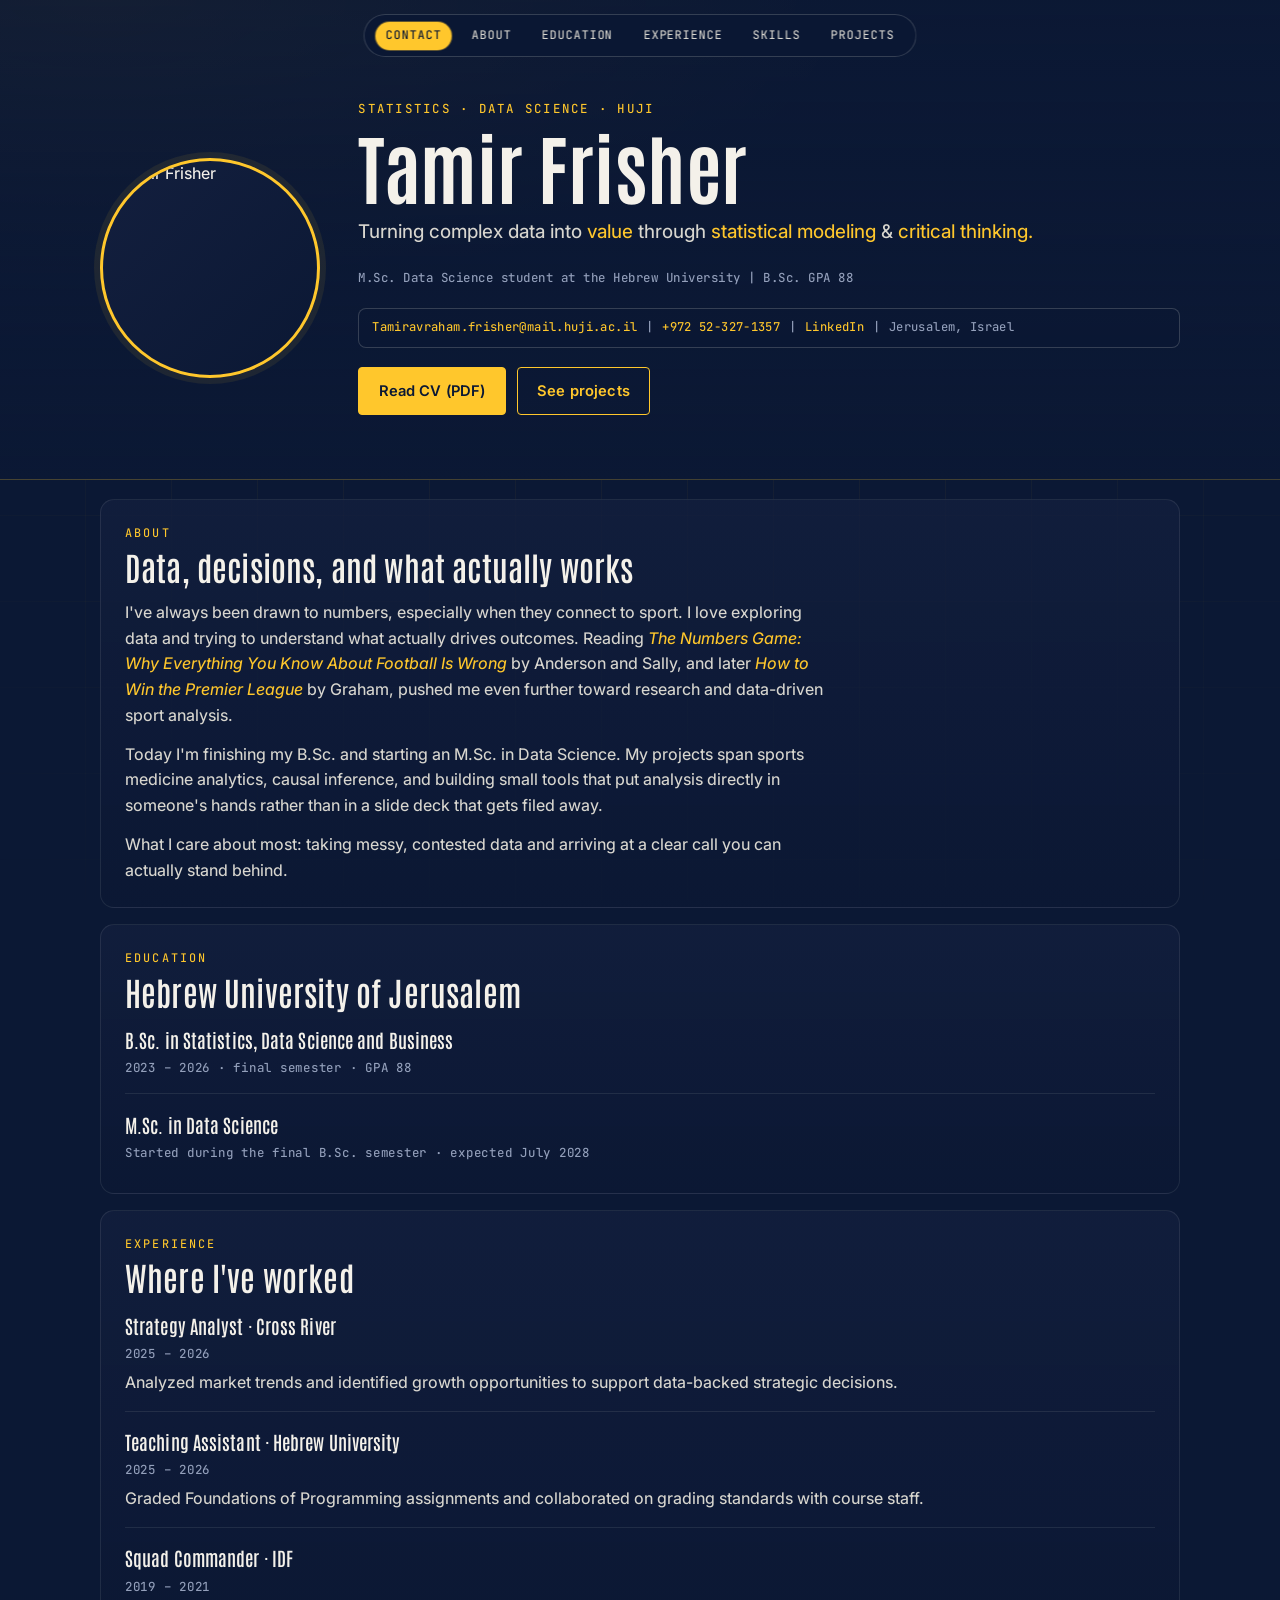
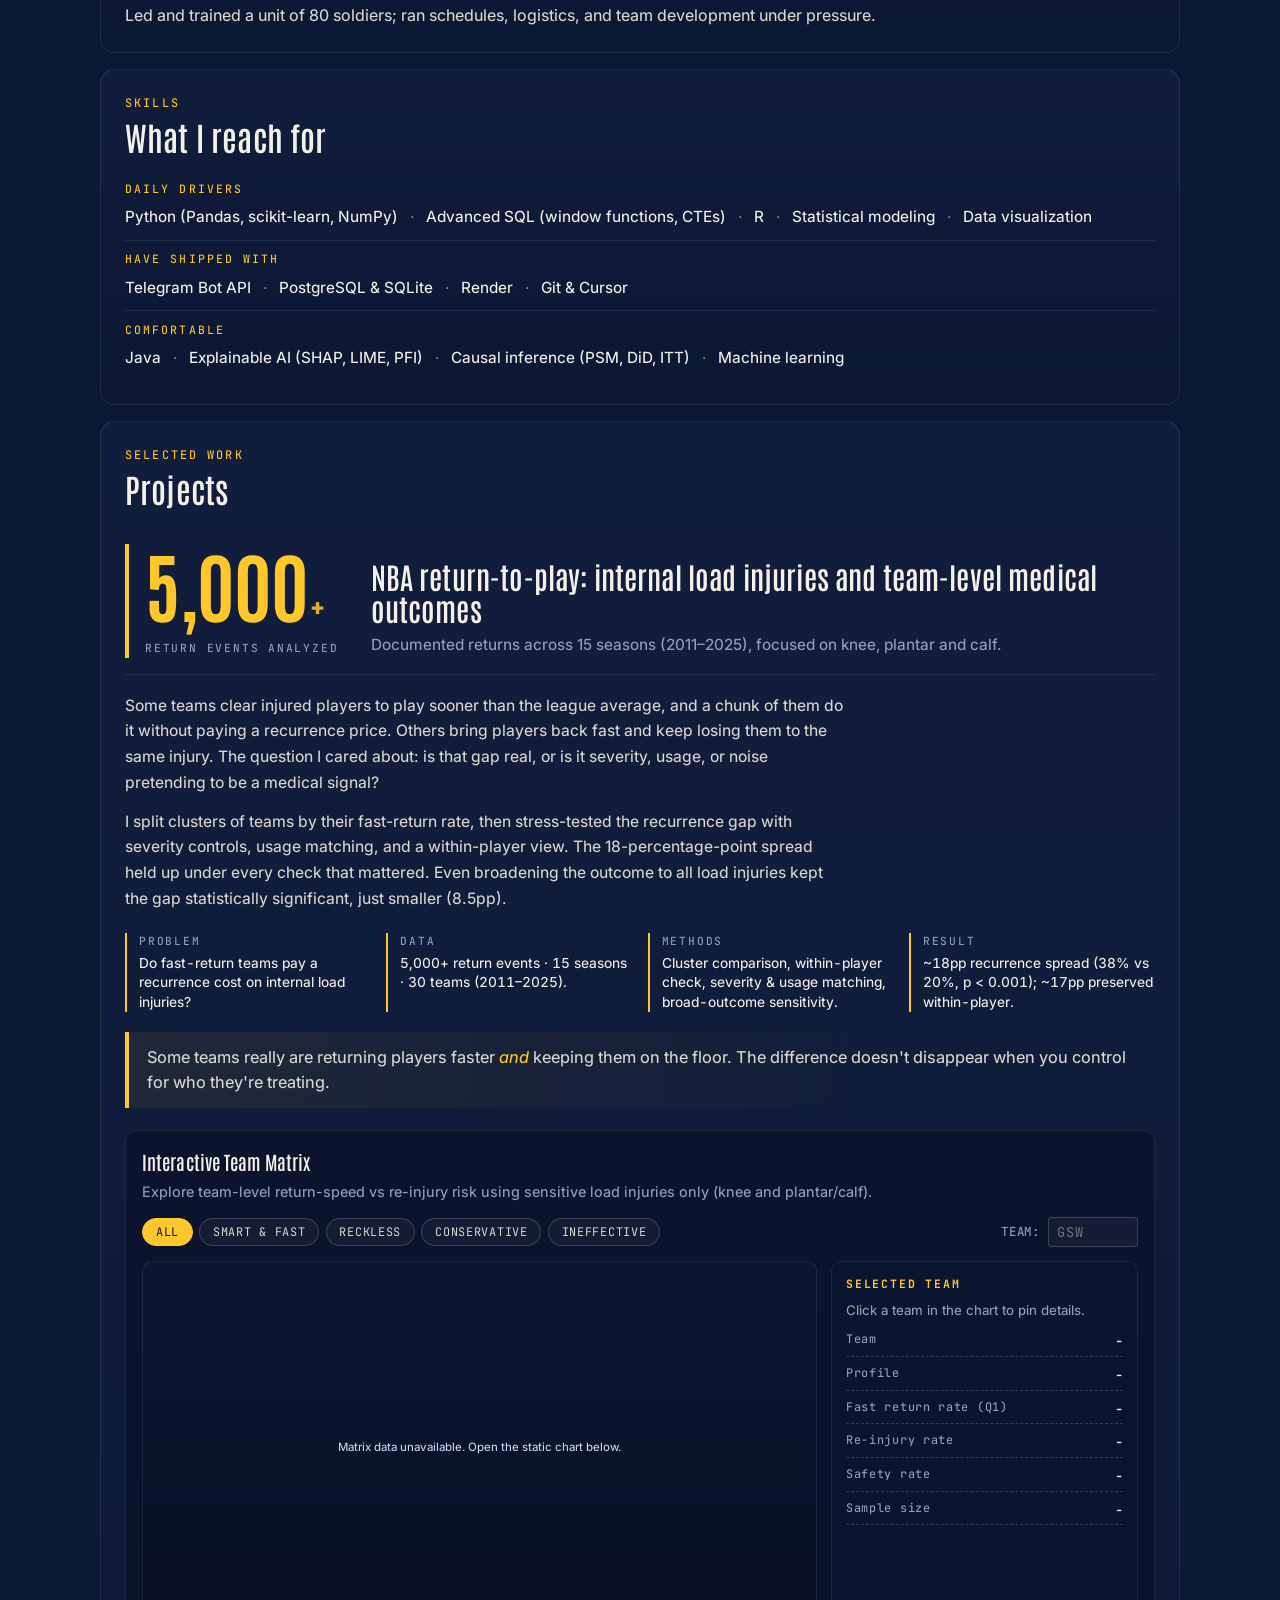
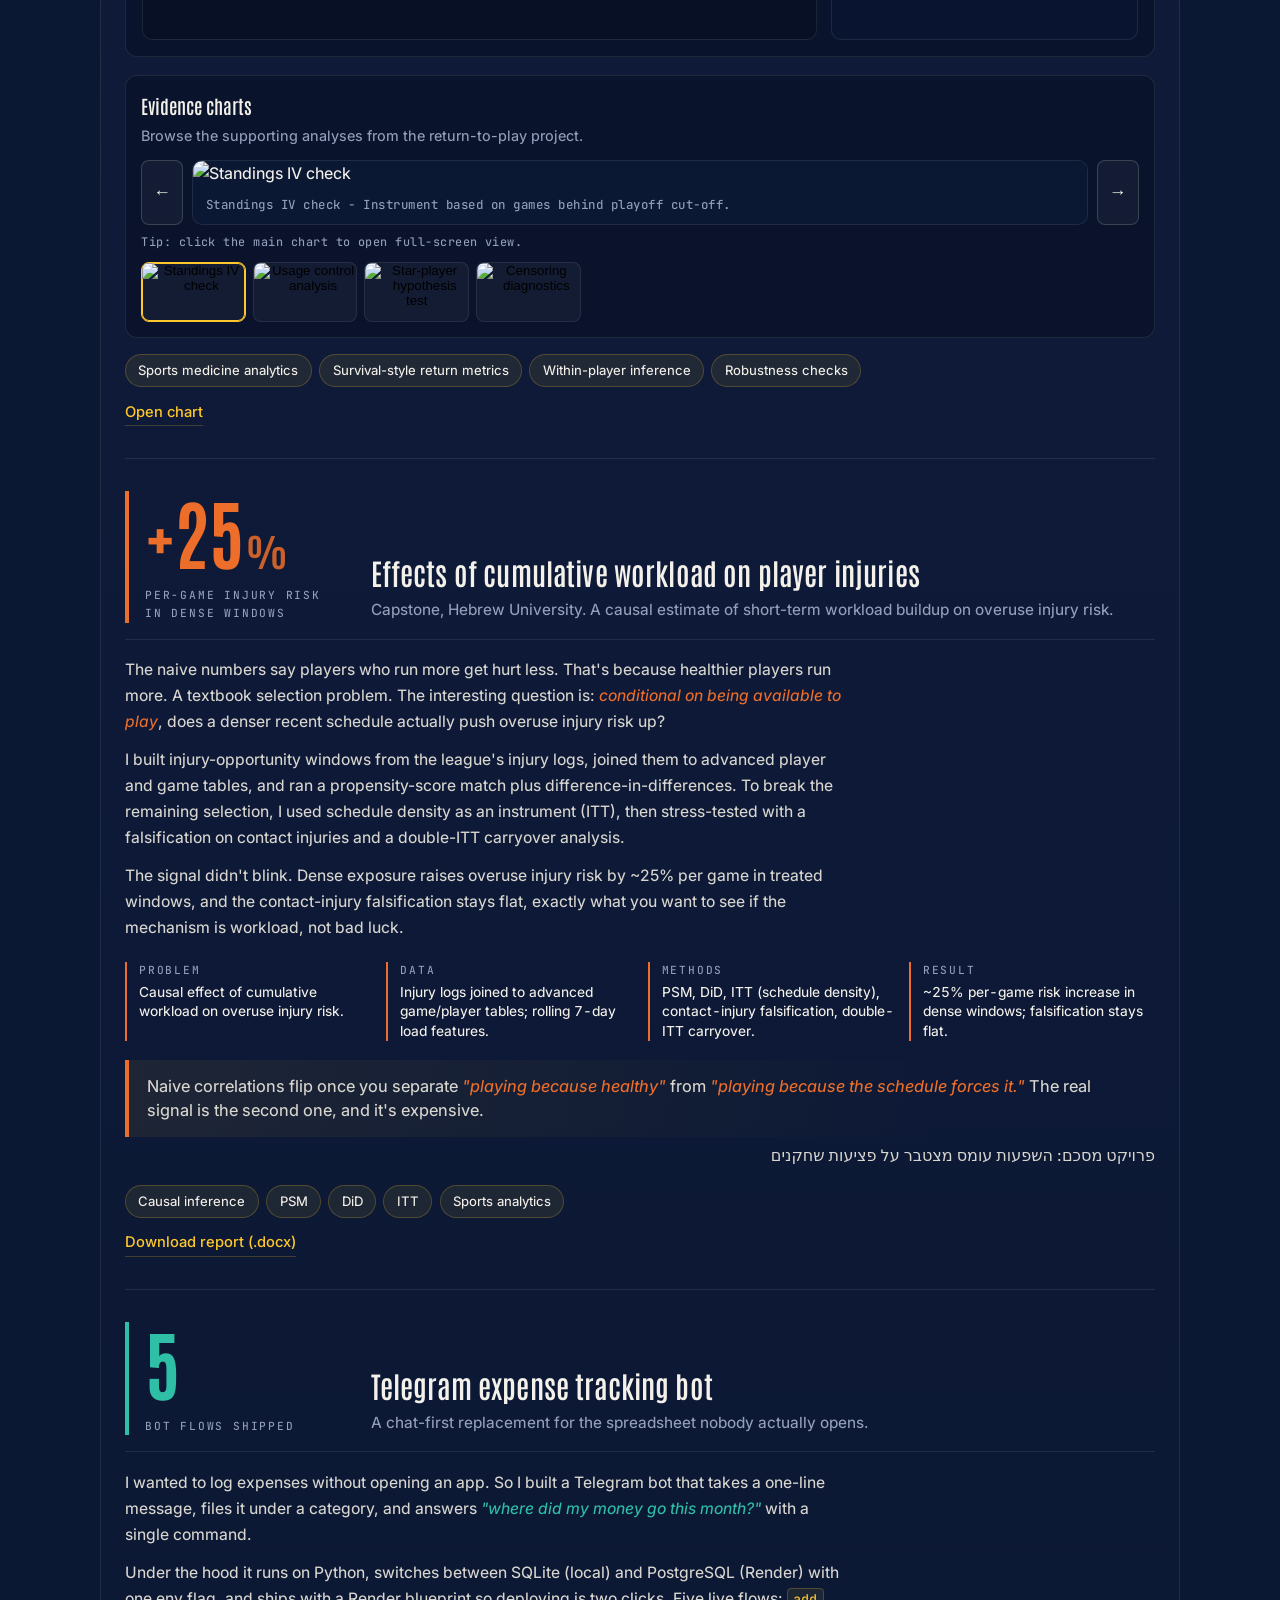
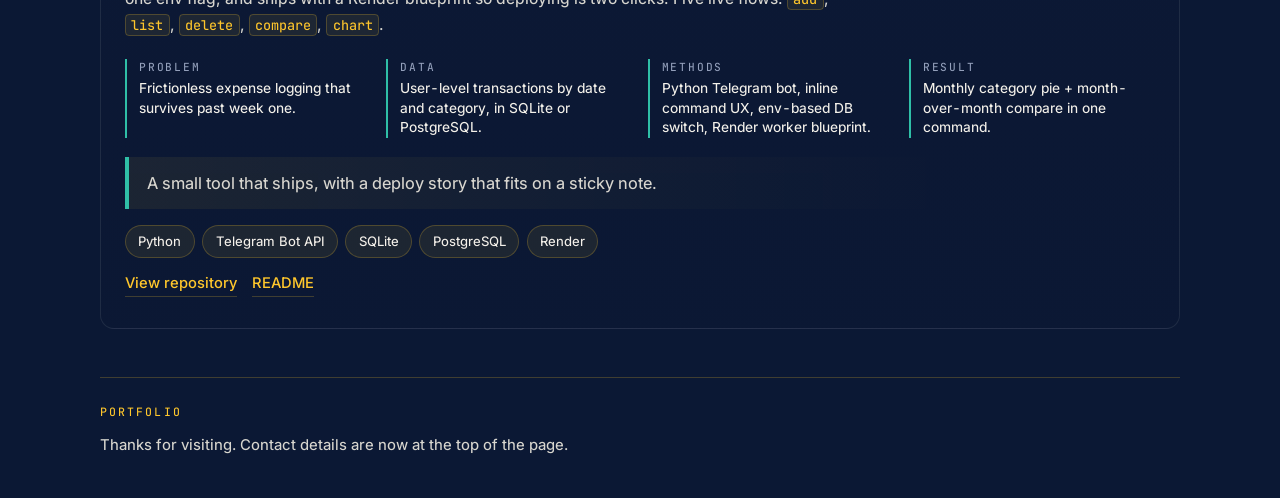
==== index.html @ 9569bbae "Reorder floating nav links and keep Contact shortcut to top. This updates menu order to About, Educa" ====
<!DOCTYPE html>
<html lang="en">
  <head>
    <meta charset="UTF-8" />
    <meta name="viewport" content="width=device-width, initial-scale=1.0" />
    <title>Tamir Frisher | Sports + Data Portfolio</title>
    <meta
      name="description"
      content="Portfolio of Tamir Frisher: NBA analytics, causal inference for sports medicine, and a Telegram expense bot. B.Sc. final-year statistics student at the Hebrew University. Available for internships."
    />
    <meta name="author" content="Tamir Frisher" />
    <meta name="theme-color" content="#0b1834" />
    <meta property="og:type" content="website" />
    <meta property="og:title" content="Tamir Frisher | Sports + Data Portfolio" />
    <meta
      property="og:description"
      content="NBA analytics, causal inference for sports medicine, and a Telegram expense bot. Built at the Hebrew University. Available for internships."
    />
    <meta property="og:image" content="assets/headshot.jpg" />
    <meta name="twitter:card" content="summary_large_image" />
    <meta name="twitter:title" content="Tamir Frisher | Sports + Data Portfolio" />
    <meta
      name="twitter:description"
      content="NBA analytics, causal inference for sports medicine, and a Telegram expense bot."
    />
    <meta name="twitter:image" content="assets/headshot.jpg" />
    <link rel="icon" type="image/svg+xml" href="assets/favicon.svg" />
    <link rel="preconnect" href="https://fonts.googleapis.com" />
    <link rel="preconnect" href="https://fonts.gstatic.com" crossorigin />
    <link
      href="https://fonts.googleapis.com/css2?family=Antonio:wght@500;600;700&family=Inter:wght@400;500;600;700&family=JetBrains+Mono:wght@400;500;600&display=swap"
      rel="stylesheet"
    />
    <link rel="stylesheet" href="styles.css" />
  </head>
  <body>
    <nav class="sticky-nav" aria-label="Section shortcuts">
      <a href="#top">Contact</a>
      <a href="#about">About</a>
      <a href="#education">Education</a>
      <a href="#experience">Experience</a>
      <a href="#skills">Skills</a>
      <a href="#projects">Projects</a>
    </nav>

    <header class="hero" id="top">
      <div class="hero-content">
        <div class="hero-portrait">
          <img
            src="assets/headshot.jpg"
            alt="Tamir Frisher"
            width="220"
            height="220"
            loading="eager"
            decoding="async"
          />
        </div>

        <div class="hero-copy">
          <p class="eyebrow">Statistics · Data Science · HUJI</p>
          <h1>Tamir Frisher</h1>
          <p class="hero-line">
            Turning complex data into <em>value</em> through
            <em>statistical modeling</em> &amp; <em>critical thinking.</em>
          </p>
          <p class="hero-credentials">
            M.Sc. Data Science student at the Hebrew University | B.Sc. GPA 88
          </p>
          <div class="hero-contact" aria-label="Contact details">
            <a href="mailto:Tamiravraham.frisher@mail.huji.ac.il"
              >Tamiravraham.frisher@mail.huji.ac.il</a
            >
            <span aria-hidden="true">|</span>
            <a href="tel:+972523271357">+972 52-327-1357</a>
            <span aria-hidden="true">|</span>
            <a
              href="https://www.linkedin.com/in/tamir-frisher"
              target="_blank"
              rel="noopener noreferrer"
              >LinkedIn</a
            >
            <span aria-hidden="true">|</span>
            <span>Jerusalem, Israel</span>
          </div>

          <div class="hero-ctas">
            <a
              id="cv"
              class="cta"
              href="Tamir_Frisher_CV.pdf"
              target="_blank"
              rel="noopener noreferrer"
              >Read CV (PDF)</a
            >
            <a class="cta cta-ghost" href="#projects">See projects</a>
          </div>

        </div>
      </div>
    </header>

    <main class="container">
      <section id="about" class="card">
        <p class="section-tag">About</p>
        <h2>Data, decisions, and what actually works</h2>
        <div class="about-essay">
          <p>
            I've always been drawn to numbers, especially when they connect to
            sport. I love exploring data and trying to understand what actually
            drives outcomes. Reading <em>The Numbers Game: Why Everything You
            Know About Football Is Wrong</em> by Anderson and Sally, and later
            <em>How to Win the Premier League</em> by Graham, pushed me even
            further toward research and data-driven sport analysis.
          </p>
          <p>
            Today I'm finishing my B.Sc. and starting an M.Sc. in Data
            Science. My projects span sports medicine analytics, causal
            inference, and building small tools that put analysis directly in
            someone's hands rather than in a slide deck that gets filed away.
          </p>
          <p>
            What I care about most: taking messy, contested data and arriving
            at a clear call you can actually stand behind.
          </p>
        </div>

      </section>

      <section id="education" class="card">
        <p class="section-tag">Education</p>
        <h2>Hebrew University of Jerusalem</h2>
        <div class="timeline-item">
          <h3>B.Sc. in Statistics, Data Science and Business</h3>
          <span>2023 – 2026 · final semester · GPA 88</span>
        </div>
        <div class="timeline-item">
          <h3>M.Sc. in Data Science</h3>
          <span
            >Started during the final B.Sc. semester · expected July 2028</span
          >
        </div>
      </section>

      <section id="experience" class="card">
        <p class="section-tag">Experience</p>
        <h2>Where I've worked</h2>
        <div class="timeline-item">
          <h3>Strategy Analyst · Cross River</h3>
          <span>2025 – 2026</span>
          <p>
            Analyzed market trends and identified growth opportunities to
            support data-backed strategic decisions.
          </p>
        </div>
        <div class="timeline-item">
          <h3>Teaching Assistant · Hebrew University</h3>
          <span>2025 – 2026</span>
          <p>
            Graded Foundations of Programming assignments and collaborated on
            grading standards with course staff.
          </p>
        </div>
        <div class="timeline-item">
          <h3>Squad Commander · IDF</h3>
          <span>2019 – 2021</span>
          <p>
            Led and trained a unit of 80 soldiers; ran schedules, logistics,
            and team development under pressure.
          </p>
        </div>
      </section>

      <section id="skills" class="card">
        <p class="section-tag">Skills</p>
        <h2>What I reach for</h2>
        <div class="skill-tier">
          <p class="skill-tier-label">Daily drivers</p>
          <ul class="skill-list">
            <li>Python (Pandas, scikit-learn, NumPy)</li>
            <li>Advanced SQL (window functions, CTEs)</li>
            <li>R</li>
            <li>Statistical modeling</li>
            <li>Data visualization</li>
          </ul>
        </div>
        <div class="skill-tier">
          <p class="skill-tier-label">Have shipped with</p>
          <ul class="skill-list">
            <li>Telegram Bot API</li>
            <li>PostgreSQL &amp; SQLite</li>
            <li>Render</li>
            <li>Git &amp; Cursor</li>
          </ul>
        </div>
        <div class="skill-tier">
          <p class="skill-tier-label">Comfortable</p>
          <ul class="skill-list">
            <li>Java</li>
            <li>Explainable AI (SHAP, LIME, PFI)</li>
            <li>Causal inference (PSM, DiD, ITT)</li>
            <li>Machine learning</li>
          </ul>
        </div>
      </section>

      <section id="projects" class="card">
        <p class="section-tag">Selected work</p>
        <h2>Projects</h2>

        <article class="project-item" data-accent="gold">
          <header class="proj-header">
            <div class="proj-stat-block">
              <p class="proj-stat">5,000<span class="proj-stat-unit">+</span></p>
              <p class="proj-stat-label">Return events analyzed</p>
            </div>
            <div class="proj-title-block">
              <h3 class="proj-title">
                NBA return-to-play: internal load injuries and team-level
                medical outcomes
              </h3>
              <p class="proj-tagline">
                Documented returns across 15 seasons (2011–2025), focused on
                knee, plantar and calf.
              </p>
            </div>
          </header>

          <div class="proj-narrative">
            <p>
              Some teams clear injured players to play sooner than the league
              average, and a chunk of them do it without paying a recurrence
              price. Others bring players back fast and keep losing them to the
              same injury. The question I cared about: is that gap real, or is
              it severity, usage, or noise pretending to be a medical signal?
            </p>
            <p>
              I split clusters of teams by their fast-return rate, then
              stress-tested the recurrence gap with severity controls, usage
              matching, and a within-player view. The 18-percentage-point
              spread held up under every check that mattered. Even broadening
              the outcome to all load injuries kept the gap statistically
              significant, just smaller (8.5pp).
            </p>
          </div>

          <dl class="proj-meta-strip">
            <div>
              <dt>Problem</dt>
              <dd>
                Do fast-return teams pay a recurrence cost on internal load
                injuries?
              </dd>
            </div>
            <div>
              <dt>Data</dt>
              <dd>5,000+ return events · 15 seasons · 30 teams (2011–2025).</dd>
            </div>
            <div>
              <dt>Methods</dt>
              <dd>
                Cluster comparison, within-player check, severity &amp; usage
                matching, broad-outcome sensitivity.
              </dd>
            </div>
            <div>
              <dt>Result</dt>
              <dd>
                ~18pp recurrence spread (38% vs 20%, p &lt; 0.001); ~17pp
                preserved within-player.
              </dd>
            </div>
          </dl>

          <aside class="proj-tldr">
            <p>
              Some teams really are returning players faster <em>and</em>
              keeping them on the floor. The difference doesn't disappear when
              you control for who they're treating.
            </p>
          </aside>

          <section class="interactive-matrix" id="team-matrix-app">
            <div class="matrix-header">
              <h4>Interactive Team Matrix</h4>
              <p>
                Explore team-level return-speed vs re-injury risk using
                sensitive load injuries only (knee and plantar/calf).
              </p>
            </div>

            <div class="matrix-controls">
              <div
                class="matrix-filters"
                role="group"
                aria-label="Filter teams by profile"
              >
                <button class="matrix-filter active" data-profile="ALL">
                  All
                </button>
                <button class="matrix-filter" data-profile="SMART_FAST">
                  Smart &amp; Fast
                </button>
                <button class="matrix-filter" data-profile="RECKLESS">
                  Reckless
                </button>
                <button class="matrix-filter" data-profile="CONSERVATIVE">
                  Conservative
                </button>
                <button class="matrix-filter" data-profile="INEFFECTIVE">
                  Ineffective
                </button>
              </div>
              <label class="matrix-search-label">
                Team:
                <input
                  id="matrixTeamSearch"
                  type="text"
                  maxlength="3"
                  placeholder="GSW"
                  aria-label="Search team abbreviation"
                />
              </label>
            </div>

            <div class="matrix-layout">
              <div class="matrix-canvas-wrap">
                <svg
                  id="teamMatrixSvg"
                  viewBox="0 0 820 460"
                  role="img"
                  aria-label="Interactive NBA team matrix chart"
                ></svg>
                <div
                  id="teamMatrixTooltip"
                  class="matrix-tooltip"
                  aria-hidden="true"
                ></div>
              </div>
              <aside class="matrix-sidepanel" id="matrixSidepanel">
                <h5>Selected team</h5>
                <p class="matrix-side-hint">
                  Click a team in the chart to pin details.
                </p>
                <dl class="matrix-metrics">
                  <div><dt>Team</dt><dd id="matrixTeam">-</dd></div>
                  <div><dt>Profile</dt><dd id="matrixProfile">-</dd></div>
                  <div>
                    <dt>Fast return rate (Q1)</dt>
                    <dd id="matrixFast">-</dd>
                  </div>
                  <div><dt>Re-injury rate</dt><dd id="matrixReinj">-</dd></div>
                  <div><dt>Safety rate</dt><dd id="matrixSafety">-</dd></div>
                  <div><dt>Sample size</dt><dd id="matrixN">-</dd></div>
                </dl>
              </aside>
            </div>
          </section>

          <section class="chart-gallery" id="chart-gallery">
            <div class="gallery-header">
              <h4>Evidence charts</h4>
              <p>
                Browse the supporting analyses from the return-to-play
                project.
              </p>
            </div>
            <div class="gallery-stage">
              <button
                class="gallery-nav"
                id="galleryPrev"
                aria-label="Previous chart"
              >
                &#8592;
              </button>
              <figure class="gallery-figure">
                <img
                  id="galleryImage"
                  src="chart31_iv_standings.png"
                  alt="Standings IV check"
                  loading="lazy"
                  decoding="async"
                />
                <figcaption id="galleryCaption"></figcaption>
              </figure>
              <button
                class="gallery-nav"
                id="galleryNext"
                aria-label="Next chart"
              >
                &#8594;
              </button>
            </div>
            <p class="gallery-help">
              Tip: click the main chart to open full-screen view.
            </p>
            <div
              class="gallery-thumbs"
              id="galleryThumbs"
              aria-label="Chart thumbnails"
            ></div>
          </section>

          <ul class="chips project-tags">
            <li>Sports medicine analytics</li>
            <li>Survival-style return metrics</li>
            <li>Within-player inference</li>
            <li>Robustness checks</li>
          </ul>
          <p class="project-links">
            <a
              id="openChartLink"
              class="project-doc-link"
              href="chart31_iv_standings.png"
              target="_blank"
              rel="noopener noreferrer"
              >Open chart</a
            >
          </p>
        </article>

        <article class="project-item" data-accent="court-orange">
          <header class="proj-header">
            <div class="proj-stat-block">
              <p class="proj-stat">+25<span class="proj-stat-unit">%</span></p>
              <p class="proj-stat-label">
                Per-game injury risk in dense windows
              </p>
            </div>
            <div class="proj-title-block">
              <h3 class="proj-title">
                Effects of cumulative workload on player injuries
              </h3>
              <p class="proj-tagline">
                Capstone, Hebrew University. A causal estimate of short-term
                workload buildup on overuse injury risk.
              </p>
            </div>
          </header>

          <div class="proj-narrative">
            <p>
              The naive numbers say players who run more get hurt less. That's
              because healthier players run more. A textbook selection
              problem. The interesting question is: <em>conditional on being
              available to play</em>, does a denser recent schedule actually
              push overuse injury risk up?
            </p>
            <p>
              I built injury-opportunity windows from the league's injury
              logs, joined them to advanced player and game tables, and ran a
              propensity-score match plus difference-in-differences. To break
              the remaining selection, I used schedule density as an
              instrument (ITT), then stress-tested with a falsification on
              contact injuries and a double-ITT carryover analysis.
            </p>
            <p>
              The signal didn't blink. Dense exposure raises overuse injury
              risk by ~25% per game in treated windows, and the contact-injury
              falsification stays flat, exactly what you want to see if the
              mechanism is workload, not bad luck.
            </p>
          </div>

          <dl class="proj-meta-strip">
            <div>
              <dt>Problem</dt>
              <dd>
                Causal effect of cumulative workload on overuse injury risk.
              </dd>
            </div>
            <div>
              <dt>Data</dt>
              <dd>
                Injury logs joined to advanced game/player tables; rolling
                7-day load features.
              </dd>
            </div>
            <div>
              <dt>Methods</dt>
              <dd>
                PSM, DiD, ITT (schedule density), contact-injury
                falsification, double-ITT carryover.
              </dd>
            </div>
            <div>
              <dt>Result</dt>
              <dd>
                ~25% per-game risk increase in dense windows; falsification
                stays flat.
              </dd>
            </div>
          </dl>

          <aside class="proj-tldr">
            <p>
              Naive correlations flip once you separate <em>"playing because
              healthy"</em> from <em>"playing because the schedule forces
              it."</em> The real signal is the second one, and it's
              expensive.
            </p>
          </aside>

          <p class="project-meta" lang="he" dir="rtl">
            פרויקט מסכם: השפעות עומס מצטבר על פציעות שחקנים
          </p>
          <ul class="chips project-tags">
            <li>Causal inference</li>
            <li>PSM</li>
            <li>DiD</li>
            <li>ITT</li>
            <li>Sports analytics</li>
          </ul>
          <p class="project-links">
            <a
              class="project-doc-link"
              href="project-cumulative-workload-player-injuries.docx"
              target="_blank"
              rel="noopener noreferrer"
              >Download report (.docx)</a
            >
          </p>
        </article>

        <article class="project-item" data-accent="teal">
          <header class="proj-header">
            <div class="proj-stat-block">
              <p class="proj-stat">5</p>
              <p class="proj-stat-label">Bot flows shipped</p>
            </div>
            <div class="proj-title-block">
              <h3 class="proj-title">Telegram expense tracking bot</h3>
              <p class="proj-tagline">
                A chat-first replacement for the spreadsheet nobody actually
                opens.
              </p>
            </div>
          </header>

          <div class="proj-narrative">
            <p>
              I wanted to log expenses without opening an app. So I built a
              Telegram bot that takes a one-line message, files it under a
              category, and answers <em>"where did my money go this
              month?"</em> with a single command.
            </p>
            <p>
              Under the hood it runs on Python, switches between SQLite
              (local) and PostgreSQL (Render) with one env flag, and ships
              with a Render blueprint so deploying is two clicks. Five live
              flows: <code>add</code>, <code>list</code>, <code>delete</code>,
              <code>compare</code>, <code>chart</code>.
            </p>
          </div>

          <dl class="proj-meta-strip">
            <div>
              <dt>Problem</dt>
              <dd>Frictionless expense logging that survives past week one.</dd>
            </div>
            <div>
              <dt>Data</dt>
              <dd>
                User-level transactions by date and category, in SQLite or
                PostgreSQL.
              </dd>
            </div>
            <div>
              <dt>Methods</dt>
              <dd>
                Python Telegram bot, inline command UX, env-based DB switch,
                Render worker blueprint.
              </dd>
            </div>
            <div>
              <dt>Result</dt>
              <dd>
                Monthly category pie + month-over-month compare in one
                command.
              </dd>
            </div>
          </dl>

          <aside class="proj-tldr">
            <p>
              A small tool that ships, with a deploy story that fits on a
              sticky note.
            </p>
          </aside>

          <ul class="chips project-tags">
            <li>Python</li>
            <li>Telegram Bot API</li>
            <li>SQLite</li>
            <li>PostgreSQL</li>
            <li>Render</li>
          </ul>
          <p class="project-links">
            <a
              class="project-doc-link"
              href="https://github.com/tamirfrisher1-gif/telegram-expense-bot"
              target="_blank"
              rel="noopener noreferrer"
              >View repository</a
            >
            <a
              class="project-doc-link"
              href="https://github.com/tamirfrisher1-gif/telegram-expense-bot/blob/main/README_TELEGRAM_BOT.md"
              target="_blank"
              rel="noopener noreferrer"
              >README</a
            >
          </p>
        </article>
      </section>
    </main>

    <div class="gallery-lightbox" id="galleryLightbox" hidden>
      <button
        class="gallery-lightbox-close"
        id="galleryLightboxClose"
        aria-label="Close large image"
      >
        &times;
      </button>
      <button
        class="gallery-lightbox-nav prev"
        id="galleryLightboxPrev"
        aria-label="Previous large chart"
      >
        &#8592;
      </button>
      <figure class="gallery-lightbox-figure">
        <img id="galleryLightboxImage" src="" alt="Expanded chart preview" />
        <figcaption id="galleryLightboxCaption"></figcaption>
      </figure>
      <button
        class="gallery-lightbox-nav next"
        id="galleryLightboxNext"
        aria-label="Next large chart"
      >
        &#8594;
      </button>
    </div>

    <footer id="site-footer">
      <div class="footer-credits">
        <p class="footer-credits-label">Portfolio</p>
        <p>Thanks for visiting. Contact details are now at the top of the page.</p>
      </div>
    </footer>
    <script>
      (() => {
        const app = document.getElementById("team-matrix-app");
        const svg = document.getElementById("teamMatrixSvg");
        const tooltip = document.getElementById("teamMatrixTooltip");
        if (!app || !svg || !tooltip) return;

        const PROFILE_META = {
          SMART_FAST: { label: "Smart & Fast", color: "#31c48d" },
          RECKLESS: { label: "Reckless", color: "#ef4444" },
          CONSERVATIVE: { label: "Conservative", color: "#60a5fa" },
          INEFFECTIVE: { label: "Ineffective", color: "#f59e0b" },
        };

        const TEAM_COLORS = {
          ATL: "#E03A3E", BKN: "#111111", BOS: "#007A33", CHA: "#1D1160",
          CHI: "#CE1141", CLE: "#6F263D", DAL: "#00538C", DEN: "#0E2240",
          DET: "#C8102E", GSW: "#1D428A", HOU: "#CE1141", IND: "#002D62",
          LAC: "#C8102E", LAL: "#552583", MEM: "#5D76A9", MIA: "#98002E",
          MIL: "#00471B", MIN: "#0C2340", NOP: "#0C2340", NYK: "#006BB6",
          ORL: "#0077C0", PHI: "#006BB6", POR: "#E03A3E", SAC: "#5A2D81",
          SAS: "#8A8D8F", TOR: "#CE1141", UTA: "#002B5C", WAS: "#002B5C",
          OKC: "#007AC1", PHX: "#1D1160"
        };

        const panelIds = {
          team: document.getElementById("matrixTeam"),
          profile: document.getElementById("matrixProfile"),
          fast: document.getElementById("matrixFast"),
          reinj: document.getElementById("matrixReinj"),
          safety: document.getElementById("matrixSafety"),
          n: document.getElementById("matrixN"),
        };

        const margin = { top: 26, right: 36, bottom: 56, left: 64 };
        const width = 820;
        const height = 460;
        const plotW = width - margin.left - margin.right;
        const plotH = height - margin.top - margin.bottom;
        let selectedTeam = null;

        const ns = "http://www.w3.org/2000/svg";
        const mk = (name, attrs = {}) => {
          const el = document.createElementNS(ns, name);
          Object.entries(attrs).forEach(([k, v]) => el.setAttribute(k, v));
          return el;
        };

        const escapeHtml = (v) =>
          String(v)
            .replaceAll("&", "&amp;")
            .replaceAll("<", "&lt;")
            .replaceAll(">", "&gt;");

        fetch("team_matrix_data.json")
          .then((res) => {
            if (!res.ok) throw new Error("Failed to load matrix data");
            return res.json();
          })
          .then((data) => render(data))
          .catch(() => {
            svg.innerHTML = "";
            const msg = mk("text", {
              x: "50%",
              y: "50%",
              "text-anchor": "middle",
              fill: "#c8d4f1",
              "font-size": "14",
            });
            msg.textContent = "Matrix data unavailable. Open the static chart below.";
            svg.appendChild(msg);
          });

        function render(data) {
          const teams = data.teams || [];
          if (!teams.length) return;
          svg.innerHTML = "";

          const xVals = teams.map((d) => d.fastRate);
          const yVals = teams.map((d) => d.reinjuryRate);
          const xMin = Math.min(...xVals) - 4;
          const xMax = Math.max(...xVals) + 4;
          const yMin = Math.min(...yVals) - 4;
          const yMax = Math.max(...yVals) + 4;

          const sx = (x) =>
            margin.left + ((x - xMin) / (xMax - xMin || 1)) * plotW;
          const sy = (y) =>
            margin.top + plotH - ((y - yMin) / (yMax - yMin || 1)) * plotH;

          const qX = sx(data.leagueFastRate);
          const qY = sy(data.leagueReinjuryRate);

          const backgrounds = [
            { x: margin.left, y: margin.top, w: qX - margin.left, h: qY - margin.top, fill: "rgba(245,158,11,0.08)" },
            { x: qX, y: margin.top, w: margin.left + plotW - qX, h: qY - margin.top, fill: "rgba(239,68,68,0.08)" },
            { x: margin.left, y: qY, w: qX - margin.left, h: margin.top + plotH - qY, fill: "rgba(96,165,250,0.08)" },
            { x: qX, y: qY, w: margin.left + plotW - qX, h: margin.top + plotH - qY, fill: "rgba(49,196,141,0.08)" },
          ];
          backgrounds.forEach((b) =>
            svg.appendChild(mk("rect", { x: b.x, y: b.y, width: b.w, height: b.h, fill: b.fill }))
          );

          svg.appendChild(
            mk("line", { x1: qX, y1: margin.top, x2: qX, y2: margin.top + plotH, stroke: "#7c8bb1", "stroke-dasharray": "5 5", "stroke-width": "1.2" })
          );
          svg.appendChild(
            mk("line", { x1: margin.left, y1: qY, x2: margin.left + plotW, y2: qY, stroke: "#7c8bb1", "stroke-dasharray": "5 5", "stroke-width": "1.2" })
          );

          const xAxis = mk("line", {
            x1: margin.left,
            y1: margin.top + plotH,
            x2: margin.left + plotW,
            y2: margin.top + plotH,
            stroke: "#9fb2d8",
            "stroke-width": "1",
          });
          const yAxis = mk("line", {
            x1: margin.left,
            y1: margin.top,
            x2: margin.left,
            y2: margin.top + plotH,
            stroke: "#9fb2d8",
            "stroke-width": "1",
          });
          svg.appendChild(xAxis);
          svg.appendChild(yAxis);

          for (let i = 0; i <= 5; i += 1) {
            const tx = xMin + ((xMax - xMin) / 5) * i;
            const x = sx(tx);
            svg.appendChild(mk("line", {
              x1: x, y1: margin.top + plotH, x2: x, y2: margin.top + plotH + 6,
              stroke: "#8ea1c8", "stroke-width": "1",
            }));
            const lbl = mk("text", { x, y: margin.top + plotH + 20, fill: "#adc0e6", "text-anchor": "middle", "font-size": "11" });
            lbl.textContent = `${Math.round(tx)}%`;
            svg.appendChild(lbl);
          }
          for (let i = 0; i <= 5; i += 1) {
            const ty = yMin + ((yMax - yMin) / 5) * i;
            const y = sy(ty);
            svg.appendChild(mk("line", {
              x1: margin.left - 6, y1: y, x2: margin.left, y2: y,
              stroke: "#8ea1c8", "stroke-width": "1",
            }));
            const lbl = mk("text", { x: margin.left - 10, y: y + 4, fill: "#adc0e6", "text-anchor": "end", "font-size": "11" });
            lbl.textContent = `${Math.round(ty)}%`;
            svg.appendChild(lbl);
          }

          const xTitle = mk("text", { x: margin.left + plotW / 2, y: height - 16, fill: "#c8d4f1", "text-anchor": "middle", "font-size": "12" });
          xTitle.textContent = "% Returning in Q1 (fast return)";
          svg.appendChild(xTitle);

          const yTitle = mk("text", { x: 18, y: margin.top + plotH / 2, fill: "#c8d4f1", "text-anchor": "middle", "font-size": "12", transform: `rotate(-90 18 ${margin.top + plotH / 2})` });
          yTitle.textContent = "Re-injury Rate (%)";
          svg.appendChild(yTitle);

          const pointLayer = mk("g", { id: "matrixPoints" });
          svg.appendChild(pointLayer);

          teams.forEach((team) => {
            const x = sx(team.fastRate);
            const y = sy(team.reinjuryRate);
            const meta = PROFILE_META[team.profile] || PROFILE_META.INEFFECTIVE;

            const g = mk("g", {
              class: "matrix-team",
              "data-team": team.team,
              "data-profile": team.profile,
              "data-fast": String(team.fastRate),
              "data-reinjury": String(team.reinjuryRate),
              "data-safety": String(team.safetyRate),
              "data-n": String(team.n),
              transform: `translate(${x} ${y})`,
            });

            const ring = mk("circle", {
              r: "17",
              fill: TEAM_COLORS[team.team] || "#1f2937",
              stroke: meta.color,
              "stroke-width": "2.3",
            });
            g.appendChild(ring);

            const innerLabel = mk("text", {
              "text-anchor": "middle",
              "font-size": "8.5",
              "font-weight": "700",
              fill: "#eef4ff",
              y: "2.5",
            });
            innerLabel.textContent = team.team;
            g.appendChild(innerLabel);

            g.addEventListener("mouseenter", (event) => showTooltip(event, team));
            g.addEventListener("mousemove", (event) => moveTooltip(event));
            g.addEventListener("mouseleave", () => hideTooltip());
            g.addEventListener("click", () => pinTeam(team));
            pointLayer.appendChild(g);
          });

          const filters = Array.from(app.querySelectorAll(".matrix-filter"));
          const search = document.getElementById("matrixTeamSearch");

          const applyFilters = () => {
            const active = filters.find((b) => b.classList.contains("active"))?.dataset.profile || "ALL";
            const query = (search?.value || "").trim().toUpperCase();
            Array.from(pointLayer.querySelectorAll(".matrix-team")).forEach((el) => {
              const p = el.dataset.profile || "";
              const t = el.dataset.team || "";
              const profileMatch = active === "ALL" || p === active;
              const searchMatch = !query || t.includes(query);
              el.classList.toggle("is-hidden", !(profileMatch && searchMatch));
            });
          };

          filters.forEach((btn) => {
            btn.addEventListener("click", () => {
              filters.forEach((b) => b.classList.remove("active"));
              btn.classList.add("active");
              applyFilters();
            });
          });
          search?.addEventListener("input", applyFilters);
          applyFilters();

          const gsw = teams.find((t) => t.team === "GSW");
          if (gsw) pinTeam(gsw);
        }

        function showTooltip(event, team) {
          const meta = PROFILE_META[team.profile] || PROFILE_META.INEFFECTIVE;
          tooltip.innerHTML = `
            <strong>${escapeHtml(team.team)}</strong>
            <span>${escapeHtml(meta.label)}</span>
            <span>Fast return: ${team.fastRate.toFixed(1)}%</span>
            <span>Re-injury: ${team.reinjuryRate.toFixed(1)}%</span>
            <span>Sample: n=${team.n}</span>
          `;
          tooltip.classList.add("visible");
          moveTooltip(event);
        }

        function moveTooltip(event) {
          tooltip.style.left = `${event.clientX + 14}px`;
          tooltip.style.top = `${event.clientY - 14}px`;
        }

        function hideTooltip() {
          tooltip.classList.remove("visible");
        }

        function pinTeam(team) {
          selectedTeam = team.team;
          const meta = PROFILE_META[team.profile] || PROFILE_META.INEFFECTIVE;
          panelIds.team.textContent = team.team;
          panelIds.profile.textContent = meta.label;
          panelIds.fast.textContent = `${team.fastRate.toFixed(2)}%`;
          panelIds.reinj.textContent = `${team.reinjuryRate.toFixed(2)}%`;
          panelIds.safety.textContent = `${team.safetyRate.toFixed(2)}%`;
          panelIds.n.textContent = String(team.n);

          svg.querySelectorAll(".matrix-team").forEach((el) => {
            el.classList.toggle("is-selected", el.dataset.team === selectedTeam);
          });
        }
      })();

      (() => {
        const imageEl = document.getElementById("galleryImage");
        const captionEl = document.getElementById("galleryCaption");
        const prevBtn = document.getElementById("galleryPrev");
        const nextBtn = document.getElementById("galleryNext");
        const thumbsRoot = document.getElementById("galleryThumbs");
        const openChartLink = document.getElementById("openChartLink");
        const lightbox = document.getElementById("galleryLightbox");
        const lightboxImage = document.getElementById("galleryLightboxImage");
        const lightboxCaption = document.getElementById("galleryLightboxCaption");
        const lightboxClose = document.getElementById("galleryLightboxClose");
        const lightboxPrev = document.getElementById("galleryLightboxPrev");
        const lightboxNext = document.getElementById("galleryLightboxNext");
        if (!imageEl || !captionEl || !prevBtn || !nextBtn || !thumbsRoot) return;

        const charts = [
          { file: "chart31_iv_standings.png", title: "Standings IV check", note: "Instrument based on games behind playoff cut-off." },
          { file: "chart35_usage_filter.png", title: "Usage control analysis", note: "Gap persistence after filtering by player usage level." },
          { file: "chart36_star_hypothesis.png", title: "Star-player hypothesis test", note: "Checks whether star concentration explains the gap." },
          { file: "chart37_censoring_check.png", title: "Censoring diagnostics", note: "Exposure-window and censoring robustness tests." }
        ];

        let current = 0;

        const render = () => {
          const item = charts[current];
          imageEl.src = `${item.file}?v=1`;
          imageEl.alt = item.title;
          captionEl.textContent = `${item.title} - ${item.note}`;
          if (openChartLink) {
            openChartLink.href = item.file;
          }
          if (lightbox && !lightbox.hidden && lightboxImage && lightboxCaption) {
            lightboxImage.src = item.file;
            lightboxImage.alt = item.title;
            lightboxCaption.textContent = `${item.title} - ${item.note}`;
          }
          thumbsRoot.querySelectorAll("button").forEach((btn, idx) => {
            btn.classList.toggle("active", idx === current);
          });
        };

        charts.forEach((item, idx) => {
          const btn = document.createElement("button");
          btn.type = "button";
          btn.className = "gallery-thumb";
          btn.setAttribute("aria-label", item.title);
          btn.innerHTML = `<img src="${item.file}" alt="${item.title}" loading="lazy" decoding="async" />`;
          btn.addEventListener("click", () => {
            current = idx;
            render();
            openLightbox();
          });
          thumbsRoot.appendChild(btn);
        });

        prevBtn.addEventListener("click", () => {
          current = (current - 1 + charts.length) % charts.length;
          render();
        });
        nextBtn.addEventListener("click", () => {
          current = (current + 1) % charts.length;
          render();
        });

        const openLightbox = () => {
          if (!lightbox || !lightboxImage || !lightboxCaption) return;
          const item = charts[current];
          lightboxImage.src = item.file;
          lightboxImage.alt = item.title;
          lightboxCaption.textContent = `${item.title} - ${item.note}`;
          lightbox.hidden = false;
          document.body.style.overflow = "hidden";
        };

        const closeLightbox = () => {
          if (!lightbox) return;
          lightbox.hidden = true;
          document.body.style.overflow = "";
        };

        imageEl.addEventListener("click", openLightbox);
        lightboxClose?.addEventListener("click", closeLightbox);
        lightboxPrev?.addEventListener("click", () => {
          current = (current - 1 + charts.length) % charts.length;
          render();
        });
        lightboxNext?.addEventListener("click", () => {
          current = (current + 1) % charts.length;
          render();
        });
        lightbox?.addEventListener("click", (event) => {
          if (event.target === lightbox) closeLightbox();
        });
        document.addEventListener("keydown", (event) => {
          if (!lightbox || lightbox.hidden) return;
          if (event.key === "Escape") closeLightbox();
          if (event.key === "ArrowLeft") {
            current = (current - 1 + charts.length) % charts.length;
            render();
          }
          if (event.key === "ArrowRight") {
            current = (current + 1) % charts.length;
            render();
          }
        });

        render();
      })();

      (() => {
        const navLinks = [...document.querySelectorAll(".sticky-nav a[href^='#']")];
        if (!navLinks.length) return;

        const sections = navLinks
          .map((link) => document.querySelector(link.getAttribute("href")))
          .filter(Boolean);
        if (!sections.length) return;

        const setActive = (id) => {
          navLinks.forEach((link) => {
            const isActive = link.getAttribute("href") === `#${id}`;
            link.classList.toggle("active", isActive);
            if (isActive) {
              link.setAttribute("aria-current", "true");
            } else {
              link.removeAttribute("aria-current");
            }
          });
        };

        const observer = new IntersectionObserver(
          (entries) => {
            const visible = entries
              .filter((entry) => entry.isIntersecting)
              .sort((a, b) => b.intersectionRatio - a.intersectionRatio)[0];
            if (visible?.target?.id) setActive(visible.target.id);
          },
          {
            rootMargin: "-30% 0px -55% 0px",
            threshold: [0.15, 0.35, 0.55],
          }
        );

        sections.forEach((section) => observer.observe(section));

        navLinks.forEach((link) => {
          link.addEventListener("click", () => {
            const id = link.getAttribute("href").slice(1);
            setActive(id);
          });
        });

        setActive(sections[0].id);
      })();
    </script>
  </body>
</html>
---- styles.css ----
/* =====================================================================
   Tamir Frisher - Sports + Data brand
   Palette: deep navy + broadcast gold + ivory
   Typography: Antonio (display) · Inter (body) · JetBrains Mono (stats)
   ===================================================================== */

:root {
  --ink: #0b1834;
  --ink-soft: #131f3e;
  --ink-line: rgba(244, 241, 234, 0.09);
  --ink-line-strong: rgba(244, 241, 234, 0.18);

  --ivory: #f4f1ea;
  --ivory-soft: #d8d6cf;
  --ivory-mute: #94a0bb;

  --gold: #ffc72c;
  --gold-soft: #ffd75a;
  --gold-line: rgba(255, 199, 44, 0.22);
  --gold-wash: rgba(255, 199, 44, 0.06);
  --court-orange: #ed6e2a;
  --teal: #2fbfa7;

  --space-1: 0.6rem;
  --space-2: 1rem;
  --space-3: 1.5rem;
  --space-4: 2.2rem;

  --radius-card: 14px;
  --radius-pill: 999px;
}

* {
  box-sizing: border-box;
  margin: 0;
  padding: 0;
}

html {
  scroll-behavior: smooth;
}

body {
  font-family: "Inter", system-ui, sans-serif;
  font-weight: 450;
  background: var(--ink);
  color: var(--ivory);
  line-height: 1.6;
  text-rendering: optimizeLegibility;
  -webkit-font-smoothing: antialiased;
  position: relative;
  min-height: 100vh;
}

/* Quiet court-grid backdrop. Replaces the old radial glow. */
body::before {
  content: "";
  position: fixed;
  inset: 0;
  pointer-events: none;
  z-index: -1;
  background-image:
    linear-gradient(rgba(255, 199, 44, 0.045) 1px, transparent 1px),
    linear-gradient(90deg, rgba(255, 199, 44, 0.045) 1px, transparent 1px);
  background-size: 86px 86px;
  background-position: -1px -1px;
  -webkit-mask-image: radial-gradient(
    ellipse at top,
    black 0%,
    black 55%,
    transparent 100%
  );
  mask-image: radial-gradient(
    ellipse at top,
    black 0%,
    black 55%,
    transparent 100%
  );
}

/* Tabular numerals wherever data lives. */
.scoreboard,
.proj-stat,
.proj-meta-strip dd,
.matrix-metrics dd,
time {
  font-variant-numeric: tabular-nums;
}

/* =====================================================================
   Hero
   ===================================================================== */

.hero {
  padding: 1.6rem 1.5rem 2.6rem;
  border-bottom: 1px solid var(--gold-line);
  background:
    linear-gradient(
      180deg,
      rgba(11, 24, 52, 0.55) 0%,
      rgba(11, 24, 52, 1) 100%
    ),
    radial-gradient(
      ellipse at 8% 0%,
      rgba(255, 199, 44, 0.08),
      transparent 45%
    ),
    var(--ink);
}

.hero-content {
  max-width: 1080px;
  margin: 4.6rem auto 0;
  display: grid;
  grid-template-columns: 220px 1fr;
  gap: 2.4rem;
  align-items: center;
}

.hero-portrait {
  width: 220px;
  height: 220px;
  border-radius: 50%;
  overflow: hidden;
  border: 3px solid var(--gold);
  box-shadow: 0 0 0 6px rgba(255, 199, 44, 0.08);
  background: linear-gradient(135deg, var(--ink-soft), var(--ink));
}

.hero-portrait img {
  width: 100%;
  height: 100%;
  display: block;
  object-fit: cover;
  object-position: center 20%;
}

.eyebrow {
  font-family: "JetBrains Mono", ui-monospace, monospace;
  font-size: 0.78rem;
  letter-spacing: 0.18em;
  text-transform: uppercase;
  color: var(--gold);
  margin-bottom: 0.6rem;
}

h1 {
  font-family: "Antonio", "Inter", sans-serif;
  font-weight: 700;
  font-size: clamp(2.6rem, 7vw, 4.8rem);
  line-height: 0.95;
  letter-spacing: 0.005em;
  margin-bottom: 1rem;
  color: var(--ivory);
}

.hero-line {
  font-size: clamp(1.02rem, 1.8vw, 1.18rem);
  line-height: 1.5;
  color: var(--ivory-soft);
  max-width: 60ch;
  margin-bottom: 1.4rem;
}

.hero-line em {
  color: var(--gold);
  font-style: normal;
}

.hero-credentials {
  font-family: "JetBrains Mono", ui-monospace, monospace;
  font-size: 0.78rem;
  letter-spacing: 0.04em;
  color: var(--ivory-mute);
  margin-bottom: 1.2rem;
}

.hero-contact {
  display: flex;
  flex-wrap: wrap;
  gap: 0.35rem 0.55rem;
  align-items: center;
  margin-bottom: 1.2rem;
  padding: 0.6rem 0.8rem;
  border: 1px solid var(--ink-line-strong);
  border-radius: 8px;
  background: rgba(11, 24, 52, 0.55);
  font-family: "JetBrains Mono", ui-monospace, monospace;
  font-size: 0.76rem;
  letter-spacing: 0.03em;
  color: var(--ivory-mute);
}

.hero-contact a {
  color: var(--gold);
  text-decoration: none;
  border-bottom: none;
}

.hero-ctas {
  display: flex;
  flex-wrap: wrap;
  gap: 0.7rem;
  margin-bottom: 1.4rem;
}

.cta {
  display: inline-flex;
  align-items: center;
  gap: 0.4rem;
  background: var(--gold);
  color: var(--ink);
  font-family: "Inter", sans-serif;
  font-weight: 600;
  font-size: 0.92rem;
  letter-spacing: 0.01em;
  text-decoration: none;
  padding: 0.7rem 1.2rem;
  border-radius: 4px;
  border: 1px solid var(--gold);
  transition: background 0.18s ease, transform 0.15s ease;
}

.cta:hover {
  background: var(--gold-soft);
}

.cta:active {
  transform: translateY(1px);
}

.cta-ghost {
  background: transparent;
  color: var(--gold);
}

.cta-ghost:hover {
  background: var(--gold-wash);
}

.scoreboard {
  list-style: none;
  display: flex;
  flex-wrap: wrap;
  margin-bottom: 0.95rem;
  padding: 0.65rem 0.95rem;
  border: 1px solid var(--gold-line);
  border-radius: 6px;
  background: rgba(11, 24, 52, 0.55);
  font-family: "JetBrains Mono", ui-monospace, monospace;
  font-size: 0.78rem;
  letter-spacing: 0.04em;
}

.scoreboard li {
  display: flex;
  align-items: baseline;
  gap: 0.45rem;
  padding: 0 1rem;
  border-right: 1px solid rgba(255, 199, 44, 0.18);
  color: var(--ivory-mute);
}

.scoreboard li:first-child {
  padding-left: 0;
}

.scoreboard li:last-child {
  border-right: none;
}

.scoreboard strong {
  color: var(--gold);
  font-weight: 600;
}

.hero-note {
  color: var(--ivory-mute);
  font-family: "JetBrains Mono", ui-monospace, monospace;
  font-size: 0.78rem;
  letter-spacing: 0.04em;
}

/* =====================================================================
   Layout
   ===================================================================== */

.container {
  width: min(1080px, 92%);
  margin: 0 auto 3rem;
  padding-top: 1.2rem;
  display: grid;
  gap: var(--space-2);
}

.sticky-nav {
  position: fixed;
  top: 0.9rem;
  left: 50%;
  transform: translateX(-50%);
  z-index: 30;
  display: flex;
  flex-wrap: wrap;
  justify-content: center;
  gap: 0.45rem 0.65rem;
  padding: 0.4rem 0.7rem;
  border-radius: var(--radius-pill);
  background: rgba(11, 24, 52, 0.94);
  border: 1px solid var(--ink-line-strong);
  backdrop-filter: blur(8px);
}

.sticky-nav a {
  color: var(--ivory-soft);
  text-decoration: none;
  font-family: "JetBrains Mono", ui-monospace, monospace;
  font-size: 0.74rem;
  letter-spacing: 0.08em;
  text-transform: uppercase;
  padding: 0.28rem 0.62rem;
  border-radius: var(--radius-pill);
  transition: color 0.18s ease, background 0.18s ease;
}

.sticky-nav a:hover {
  color: var(--gold);
  background: var(--gold-wash);
}

.sticky-nav a.active {
  color: var(--ink);
  background: var(--gold);
  box-shadow: 0 0 0 1px rgba(255, 199, 44, 0.35);
}

.card {
  position: relative;
  background: linear-gradient(
    180deg,
    rgba(19, 31, 62, 0.78) 0%,
    rgba(11, 24, 52, 0.82) 100%
  );
  border: 1px solid var(--ink-line);
  border-radius: var(--radius-card);
  padding: var(--space-3);
  overflow: hidden;
}

.card::before {
  content: "";
  position: absolute;
  left: 0;
  top: 18%;
  bottom: 18%;
  width: 3px;
  background: var(--gold);
  border-radius: 0 4px 4px 0;
  transform: scaleY(0);
  transform-origin: top;
  transition: transform 0.32s cubic-bezier(0.2, 0.8, 0.2, 1);
}

.card:hover::before,
.card:focus-within::before {
  transform: scaleY(1);
}

.section-tag {
  font-family: "JetBrains Mono", ui-monospace, monospace;
  font-size: 0.74rem;
  letter-spacing: 0.18em;
  text-transform: uppercase;
  color: var(--gold);
  margin-bottom: 0.4rem;
}

h2 {
  font-family: "Antonio", "Inter", sans-serif;
  font-weight: 600;
  font-size: clamp(1.5rem, 2.6vw, 2.05rem);
  line-height: 1.05;
  letter-spacing: 0.005em;
  color: var(--ivory);
  margin-bottom: 1rem;
}

p {
  color: var(--ivory-soft);
}

a {
  color: var(--gold);
}

/* About */

.about-essay {
  display: grid;
  gap: 0.85rem;
  max-width: 70ch;
  font-size: 1rem;
}

.about-essay em {
  color: var(--gold);
  font-style: italic;
}

/* Timeline (Education + Experience) */

.timeline-item + .timeline-item {
  margin-top: 0.95rem;
  padding-top: 0.95rem;
  border-top: 1px solid var(--ink-line);
}

.timeline-item h3 {
  font-family: "Antonio", "Inter", sans-serif;
  font-weight: 600;
  font-size: 1.18rem;
  letter-spacing: 0.005em;
  margin-bottom: 0.18rem;
  color: var(--ivory);
}

.timeline-item span {
  display: block;
  color: var(--ivory-mute);
  font-family: "JetBrains Mono", ui-monospace, monospace;
  font-size: 0.78rem;
  letter-spacing: 0.06em;
  margin-bottom: 0.4rem;
}

/* Skills tiered */

.skill-tier {
  padding: 0.6rem 0;
}

.skill-tier + .skill-tier {
  border-top: 1px solid var(--ink-line);
}

.skill-tier-label {
  font-family: "JetBrains Mono", ui-monospace, monospace;
  font-size: 0.72rem;
  text-transform: uppercase;
  letter-spacing: 0.18em;
  color: var(--gold);
  margin-bottom: 0.45rem;
}

.skill-list {
  list-style: none;
  display: flex;
  flex-wrap: wrap;
  gap: 0.4rem 0.75rem;
  font-size: 0.96rem;
  color: var(--ivory);
}

.skill-list li {
  position: relative;
}

.skill-list li:not(:last-child)::after {
  content: "·";
  margin-left: 0.75rem;
  color: var(--gold);
  opacity: 0.6;
}

/* =====================================================================
   Projects - magazine layout
   ===================================================================== */

.project-item {
  --accent: var(--gold);
  position: relative;
  padding: 1.4rem 0 0.4rem;
}

.project-item[data-accent="court-orange"] {
  --accent: var(--court-orange);
}

.project-item[data-accent="teal"] {
  --accent: var(--teal);
}

.project-item + .project-item {
  margin-top: 1.6rem;
  padding-top: 2rem;
  border-top: 1px solid var(--ink-line);
}

.proj-header {
  display: grid;
  grid-template-columns: minmax(0, 220px) minmax(0, 1fr);
  gap: 1.6rem;
  align-items: end;
  border-bottom: 1px solid var(--ink-line);
  padding-bottom: 1rem;
  margin-bottom: 1.1rem;
}

.proj-stat-block {
  border-left: 4px solid var(--accent);
  padding-left: 1rem;
}

.proj-stat {
  font-family: "Antonio", "Inter", sans-serif;
  font-weight: 700;
  font-size: clamp(3.4rem, 6vw, 5.4rem);
  line-height: 1.02;
  letter-spacing: -0.012em;
  color: var(--accent);
  padding-bottom: 0.08em;
}

.proj-stat-unit {
  font-size: 0.5em;
  margin-left: 0.04em;
  letter-spacing: 0;
  opacity: 0.85;
}

.proj-stat-label {
  margin-top: 0.7rem;
  font-family: "JetBrains Mono", ui-monospace, monospace;
  font-size: 0.7rem;
  text-transform: uppercase;
  letter-spacing: 0.16em;
  color: var(--ivory-mute);
}

.proj-title {
  font-family: "Antonio", "Inter", sans-serif;
  font-weight: 600;
  font-size: clamp(1.4rem, 2.4vw, 1.85rem);
  line-height: 1.08;
  letter-spacing: 0.005em;
  color: var(--ivory);
  margin-bottom: 0.55rem;
}

.proj-tagline {
  font-size: 0.96rem;
  color: var(--ivory-mute);
}

.proj-narrative {
  display: grid;
  gap: 0.78rem;
  max-width: 72ch;
  font-size: 0.98rem;
  line-height: 1.65;
}

.proj-narrative em {
  color: var(--accent);
  font-style: italic;
}

.proj-narrative code {
  font-family: "JetBrains Mono", ui-monospace, monospace;
  font-size: 0.86em;
  background: rgba(255, 199, 44, 0.08);
  border: 1px solid var(--gold-line);
  border-radius: 4px;
  padding: 0.05em 0.4em;
  color: var(--gold);
}

.proj-meta-strip {
  display: grid;
  grid-template-columns: repeat(4, minmax(0, 1fr));
  gap: 0.95rem;
  margin: 1.3rem 0 0.6rem;
}

.proj-meta-strip > div {
  border-left: 2px solid var(--accent);
  padding-left: 0.75rem;
}

.proj-meta-strip dt {
  font-family: "JetBrains Mono", ui-monospace, monospace;
  font-size: 0.7rem;
  text-transform: uppercase;
  letter-spacing: 0.16em;
  color: var(--ivory-mute);
  margin-bottom: 0.18rem;
}

.proj-meta-strip dd {
  font-size: 0.86rem;
  line-height: 1.42;
  color: var(--ivory);
  margin: 0;
}

.proj-tldr {
  margin: 1.2rem 0 0.4rem;
  padding: 0.85rem 1.1rem;
  border-left: 4px solid var(--accent);
  background: linear-gradient(
    90deg,
    rgba(255, 199, 44, 0.07) 0%,
    transparent 80%
  );
  border-radius: 0 8px 8px 0;
  font-size: 1.02rem;
  line-height: 1.5;
}

.proj-tldr p em {
  color: var(--accent);
  font-style: italic;
}

/* Tags + links */

.chips {
  list-style: none;
  display: flex;
  flex-wrap: wrap;
  gap: 0.45rem;
}

.chips li {
  background: rgba(255, 199, 44, 0.08);
  border: 1px solid var(--gold-line);
  border-radius: var(--radius-pill);
  padding: 0.32rem 0.78rem;
  font-size: 0.82rem;
  color: var(--ivory);
}

.project-tags {
  margin: 1rem 0 0.85rem;
}

.project-links {
  display: flex;
  flex-wrap: wrap;
  gap: 0.95rem;
  margin-top: 0.4rem;
  font-size: 0.92rem;
}

.project-doc-link {
  color: var(--gold);
  font-weight: 500;
  text-decoration: none;
  border-bottom: 1px solid var(--gold-line);
  padding-bottom: 1px;
  transition: border-color 0.2s ease;
}

.project-doc-link:hover {
  border-bottom-color: var(--gold);
}

/* =====================================================================
   Interactive matrix (preserved, repainted in brand)
   ===================================================================== */

.interactive-matrix {
  margin-top: 1.4rem;
  background: rgba(8, 16, 36, 0.55);
  border: 1px solid var(--ink-line);
  border-radius: 12px;
  padding: 1rem;
}

.matrix-header h4 {
  font-family: "Antonio", sans-serif;
  font-weight: 600;
  font-size: 1.18rem;
  letter-spacing: 0.005em;
  color: var(--ivory);
  margin-bottom: 0.2rem;
}

.matrix-header p {
  color: var(--ivory-mute);
  font-size: 0.9rem;
}

.matrix-controls {
  margin-top: 0.85rem;
  display: flex;
  flex-wrap: wrap;
  justify-content: space-between;
  align-items: center;
  gap: 0.6rem;
}

.matrix-filters {
  display: flex;
  flex-wrap: wrap;
  gap: 0.4rem;
}

.matrix-filter {
  background: rgba(244, 241, 234, 0.04);
  border: 1px solid var(--ink-line-strong);
  color: var(--ivory-soft);
  border-radius: var(--radius-pill);
  padding: 0.3rem 0.8rem;
  cursor: pointer;
  font-family: "JetBrains Mono", ui-monospace, monospace;
  font-size: 0.74rem;
  letter-spacing: 0.06em;
  text-transform: uppercase;
  transition: color 0.15s ease, background 0.15s ease, border-color 0.15s ease;
}

.matrix-filter:hover {
  color: var(--gold);
  border-color: var(--gold-line);
}

.matrix-filter.active {
  background: var(--gold);
  border-color: var(--gold);
  color: var(--ink);
}

.matrix-search-label {
  display: flex;
  align-items: center;
  gap: 0.5rem;
  color: var(--ivory-mute);
  font-family: "JetBrains Mono", ui-monospace, monospace;
  font-size: 0.78rem;
  letter-spacing: 0.06em;
  text-transform: uppercase;
}

.matrix-search-label input {
  width: 90px;
  border-radius: 4px;
  border: 1px solid var(--ink-line-strong);
  background: rgba(244, 241, 234, 0.04);
  color: var(--ivory);
  padding: 0.32rem 0.5rem;
  text-transform: uppercase;
  font-family: "JetBrains Mono", ui-monospace, monospace;
  font-size: 0.85rem;
  letter-spacing: 0.06em;
}

.matrix-search-label input:focus {
  outline: 1px solid var(--gold);
  border-color: var(--gold);
}

.matrix-layout {
  margin-top: 0.85rem;
  display: grid;
  grid-template-columns: 2.2fr 1fr;
  gap: 0.9rem;
}

.matrix-canvas-wrap {
  position: relative;
  border-radius: 10px;
  border: 1px solid var(--ink-line);
  background: linear-gradient(
    180deg,
    rgba(11, 24, 52, 0.85),
    rgba(8, 16, 36, 0.92)
  );
  overflow: hidden;
}

#teamMatrixSvg {
  display: block;
  width: 100%;
  height: auto;
}

.matrix-team {
  cursor: pointer;
  transition: opacity 0.2s ease;
}

.matrix-team.is-hidden {
  opacity: 0.08;
}

.matrix-team.is-selected circle {
  stroke: var(--gold);
  stroke-width: 3;
}

.matrix-tooltip {
  position: fixed;
  z-index: 30;
  min-width: 160px;
  display: none;
  flex-direction: column;
  gap: 0.16rem;
  border-radius: 8px;
  padding: 0.55rem 0.7rem;
  font-size: 0.8rem;
  color: var(--ivory);
  background: rgba(11, 24, 52, 0.97);
  border: 1px solid var(--gold-line);
  pointer-events: none;
}

.matrix-tooltip.visible {
  display: flex;
}

.matrix-tooltip strong {
  font-family: "Antonio", sans-serif;
  font-weight: 600;
  color: var(--gold);
  font-size: 1.05rem;
  letter-spacing: 0.01em;
}

.matrix-sidepanel {
  border-radius: 10px;
  border: 1px solid var(--ink-line);
  background: rgba(11, 24, 52, 0.7);
  padding: 0.85rem;
}

.matrix-sidepanel h5 {
  font-family: "JetBrains Mono", ui-monospace, monospace;
  font-size: 0.72rem;
  text-transform: uppercase;
  letter-spacing: 0.16em;
  color: var(--gold);
  margin-bottom: 0.4rem;
}

.matrix-side-hint {
  color: var(--ivory-mute);
  font-size: 0.83rem;
  margin-bottom: 0.55rem;
}

.matrix-metrics {
  display: grid;
  gap: 0.45rem;
}

.matrix-metrics div {
  display: flex;
  justify-content: space-between;
  gap: 0.6rem;
  border-bottom: 1px dashed var(--ink-line-strong);
  padding-bottom: 0.22rem;
}

.matrix-metrics dt {
  color: var(--ivory-mute);
  font-family: "JetBrains Mono", ui-monospace, monospace;
  font-size: 0.74rem;
  letter-spacing: 0.06em;
}

.matrix-metrics dd {
  margin: 0;
  font-family: "JetBrains Mono", ui-monospace, monospace;
  font-size: 0.86rem;
  font-weight: 500;
  color: var(--ivory);
}

/* =====================================================================
   Chart gallery (preserved, repainted)
   ===================================================================== */

.chart-gallery {
  margin-top: 1.1rem;
  background: rgba(8, 16, 36, 0.55);
  border: 1px solid var(--ink-line);
  border-radius: 12px;
  padding: 0.95rem;
}

.gallery-header h4 {
  font-family: "Antonio", sans-serif;
  font-weight: 600;
  font-size: 1.18rem;
  color: var(--ivory);
  margin-bottom: 0.18rem;
}

.gallery-header p {
  color: var(--ivory-mute);
  font-size: 0.9rem;
}

.gallery-stage {
  margin-top: 0.8rem;
  display: grid;
  grid-template-columns: auto 1fr auto;
  gap: 0.55rem;
  align-items: stretch;
}

.gallery-nav {
  border-radius: 8px;
  border: 1px solid var(--ink-line-strong);
  background: rgba(244, 241, 234, 0.04);
  color: var(--ivory);
  width: 42px;
  cursor: pointer;
  font-size: 1.1rem;
  transition: color 0.18s ease, border-color 0.18s ease;
}

.gallery-nav:hover {
  color: var(--gold);
  border-color: var(--gold-line);
}

.gallery-figure {
  border-radius: 10px;
  border: 1px solid var(--ink-line);
  overflow: hidden;
  background: var(--ink);
}

.gallery-figure img {
  width: 100%;
  max-height: 620px;
  display: block;
  object-fit: contain;
  background: var(--ink);
  cursor: zoom-in;
}

.gallery-figure figcaption {
  font-family: "JetBrains Mono", ui-monospace, monospace;
  font-size: 0.78rem;
  letter-spacing: 0.04em;
  color: var(--ivory-mute);
  padding: 0.55rem 0.8rem;
}

.gallery-thumbs {
  margin-top: 0.6rem;
  display: grid;
  grid-template-columns: repeat(auto-fill, minmax(94px, 1fr));
  gap: 0.45rem;
}

.gallery-thumb {
  border-radius: 8px;
  border: 1px solid var(--ink-line);
  overflow: hidden;
  background: rgba(244, 241, 234, 0.04);
  padding: 0;
  cursor: pointer;
  transition: border-color 0.18s ease;
}

.gallery-thumb:hover {
  border-color: var(--gold-line);
}

.gallery-thumb img {
  width: 100%;
  height: 58px;
  object-fit: cover;
  display: block;
}

.gallery-thumb.active {
  border-color: var(--gold);
  box-shadow: inset 0 0 0 1px var(--gold);
}

.gallery-help {
  margin-top: 0.5rem;
  font-family: "JetBrains Mono", ui-monospace, monospace;
  font-size: 0.74rem;
  letter-spacing: 0.04em;
  color: var(--ivory-mute);
}

/* Lightbox */

.gallery-lightbox {
  position: fixed;
  inset: 0;
  z-index: 60;
  background: rgba(4, 8, 18, 0.94);
  display: flex;
  align-items: center;
  justify-content: center;
  gap: 0.9rem;
  padding: 1rem 0.8rem;
}

.gallery-lightbox[hidden] {
  display: none;
}

.gallery-lightbox-figure {
  margin: 0;
  width: 94vw;
  max-width: 1400px;
  max-height: 88vh;
  border-radius: 10px;
  overflow: hidden;
  border: 1px solid var(--gold-line);
  background: var(--ink);
  display: flex;
  flex-direction: column;
}

.gallery-lightbox-figure img {
  display: block;
  width: 100%;
  height: min(80vh, 920px);
  object-fit: contain;
  background: var(--ink);
}

.gallery-lightbox-figure figcaption {
  padding: 0.6rem 0.8rem;
  color: var(--ivory);
  font-family: "JetBrains Mono", ui-monospace, monospace;
  font-size: 0.82rem;
  letter-spacing: 0.04em;
}

.gallery-lightbox-close {
  position: absolute;
  top: 0.9rem;
  right: 1rem;
  width: 40px;
  height: 40px;
  border-radius: var(--radius-pill);
  border: 1px solid var(--gold-line);
  background: rgba(11, 24, 52, 0.88);
  color: var(--gold);
  font-size: 1.5rem;
  line-height: 1;
  cursor: pointer;
}

.gallery-lightbox-nav {
  width: 46px;
  height: 64px;
  border-radius: 8px;
  border: 1px solid var(--gold-line);
  background: rgba(11, 24, 52, 0.88);
  color: var(--gold);
  font-size: 1.4rem;
  cursor: pointer;
}

/* =====================================================================
   Footer
   ===================================================================== */

footer {
  width: min(1080px, 92%);
  margin: 2rem auto 2.5rem;
  padding-top: 1.6rem;
  border-top: 1px solid var(--gold-line);
  color: var(--ivory-soft);
}

.footer-credits-label,
.footer-sign-label {
  font-family: "JetBrains Mono", ui-monospace, monospace;
  font-size: 0.72rem;
  text-transform: uppercase;
  letter-spacing: 0.18em;
  color: var(--gold);
  margin-bottom: 0.45rem;
}

.footer-credits {
  display: grid;
  gap: 0.35rem;
  font-size: 0.93rem;
}

.footer-credits a {
  color: var(--gold);
  text-decoration: none;
  border-bottom: 1px solid var(--gold-line);
}

.footer-credits a:hover {
  border-bottom-color: var(--gold);
}

.footer-sign {
  display: grid;
  gap: 0.35rem;
  font-family: "JetBrains Mono", ui-monospace, monospace;
  font-size: 0.82rem;
  line-height: 1.7;
  letter-spacing: 0.02em;
  color: var(--ivory-mute);
}

.footer-sign strong {
  color: var(--gold);
  font-weight: 500;
}

/* =====================================================================
   Responsive
   ===================================================================== */

@media (max-width: 900px) {
  .hero-content {
    grid-template-columns: 1fr;
    gap: 1.4rem;
    text-align: center;
    margin-top: 2rem;
  }
  .hero-portrait {
    width: 160px;
    height: 160px;
    margin: 0 auto;
  }
  .hero-line {
    margin-left: auto;
    margin-right: auto;
  }
  .hero-contact {
    justify-content: center;
    text-align: center;
  }
  .hero-ctas,
  .scoreboard {
    justify-content: center;
  }
  .matrix-layout {
    grid-template-columns: 1fr;
  }
  .proj-header {
    grid-template-columns: 1fr;
    gap: 1rem;
  }
  .proj-meta-strip {
    grid-template-columns: 1fr 1fr;
  }
}

@media (prefers-reduced-motion: reduce) {
  *,
  *::before,
  *::after {
    animation: none !important;
    transition: none !important;
    scroll-behavior: auto !important;
  }
}

@media (max-width: 640px) {
  .hero {
    padding: 1.2rem 1rem 2rem;
  }
  .hero-portrait {
    width: 138px;
    height: 138px;
  }
  .hero-contact {
    flex-direction: column;
    gap: 0.35rem;
  }
  .hero-contact span[aria-hidden="true"] {
    display: none;
  }
  .scoreboard {
    flex-direction: column;
    gap: 0.4rem;
    padding: 0.7rem 0.85rem;
  }
  .scoreboard li {
    border-right: none;
    border-bottom: 1px dashed rgba(255, 199, 44, 0.16);
    padding: 0 0 0.4rem 0;
    width: 100%;
  }
  .scoreboard li:last-child {
    border-bottom: none;
    padding-bottom: 0;
  }
  .sticky-nav {
    display: none;
  }
  .proj-meta-strip {
    grid-template-columns: 1fr;
  }
  .gallery-stage {
    grid-template-columns: 1fr;
  }
  .gallery-nav {
    width: 100%;
    height: 36px;
  }
  .gallery-lightbox {
    flex-direction: column;
  }
  .gallery-lightbox-nav {
    width: 94%;
    height: 36px;
  }
  .gallery-lightbox-figure img {
    height: min(70vh, 560px);
  }
  .matrix-search-label {
    width: 100%;
    justify-content: space-between;
  }
  .matrix-search-label input {
    width: 130px;
  }
  .cta {
    flex: 1 1 auto;
    justify-content: center;
  }
  .card {
    padding: 1.1rem;
  }
}
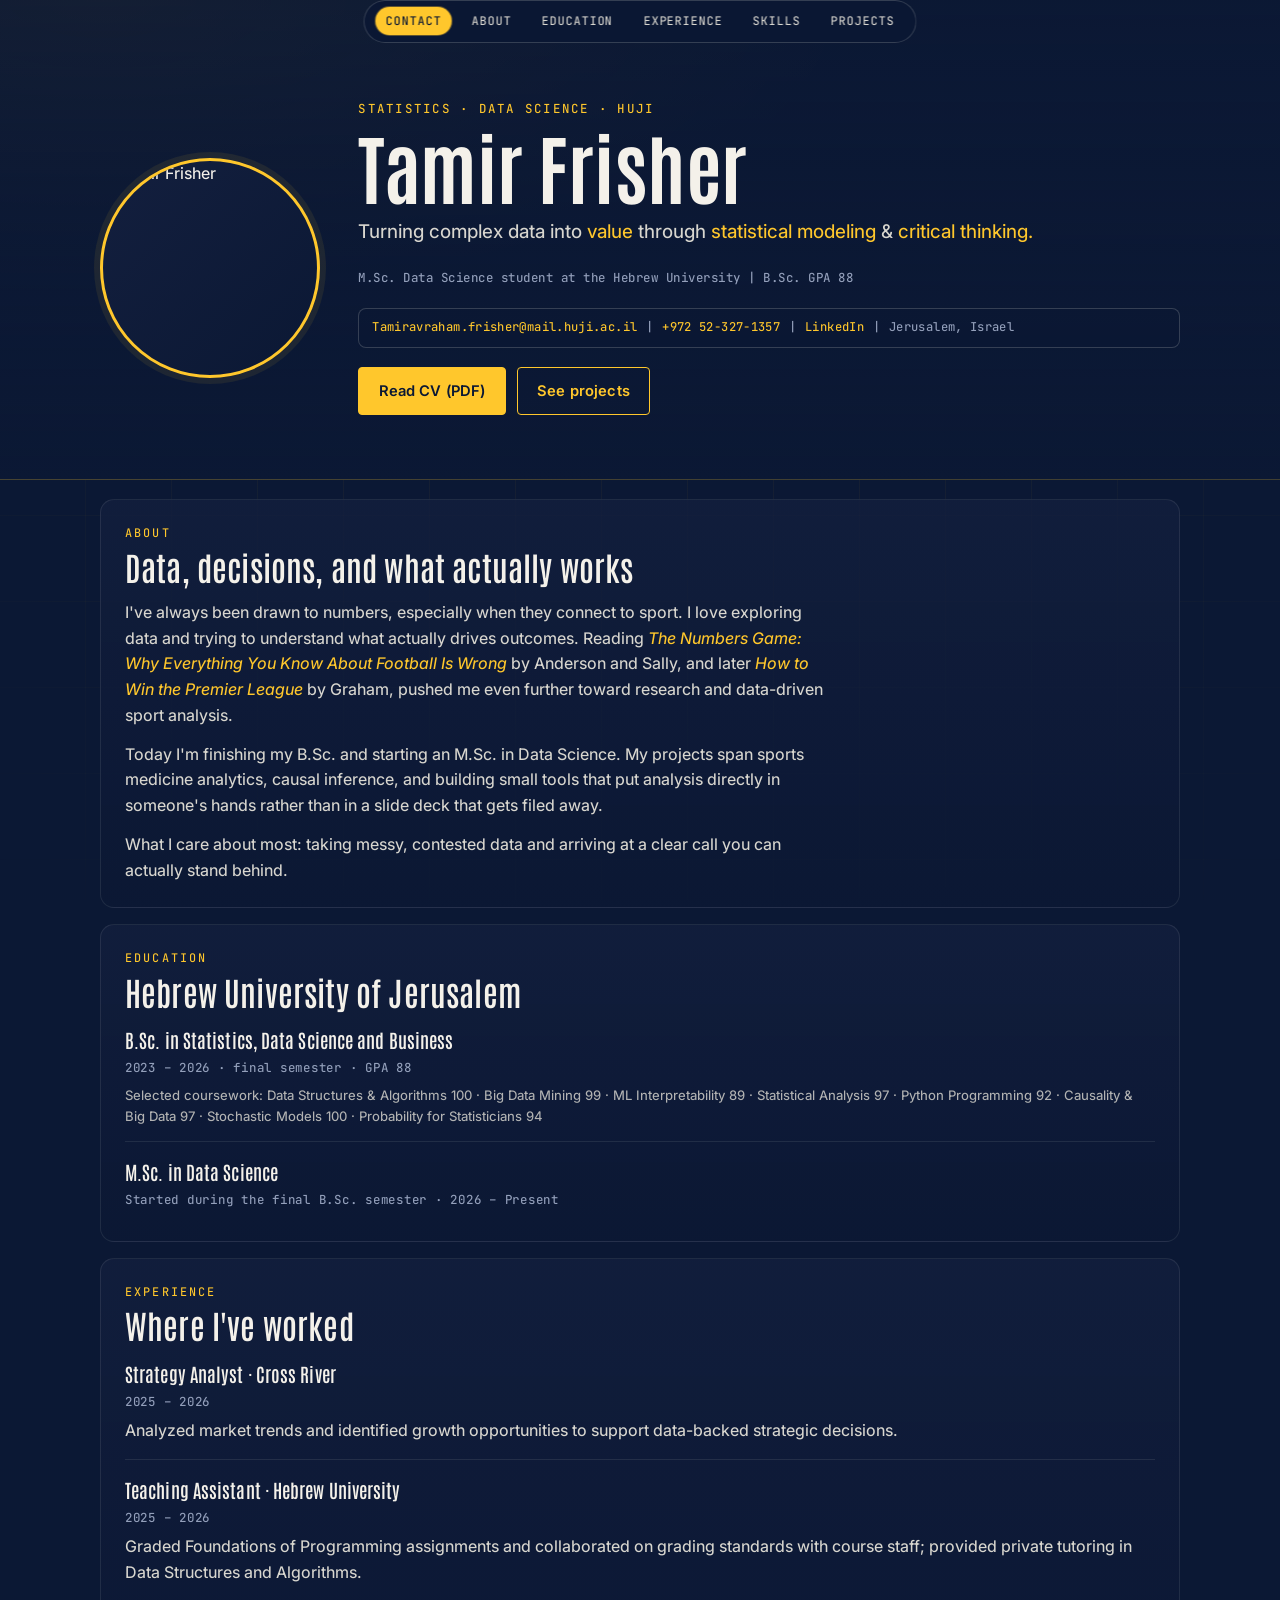
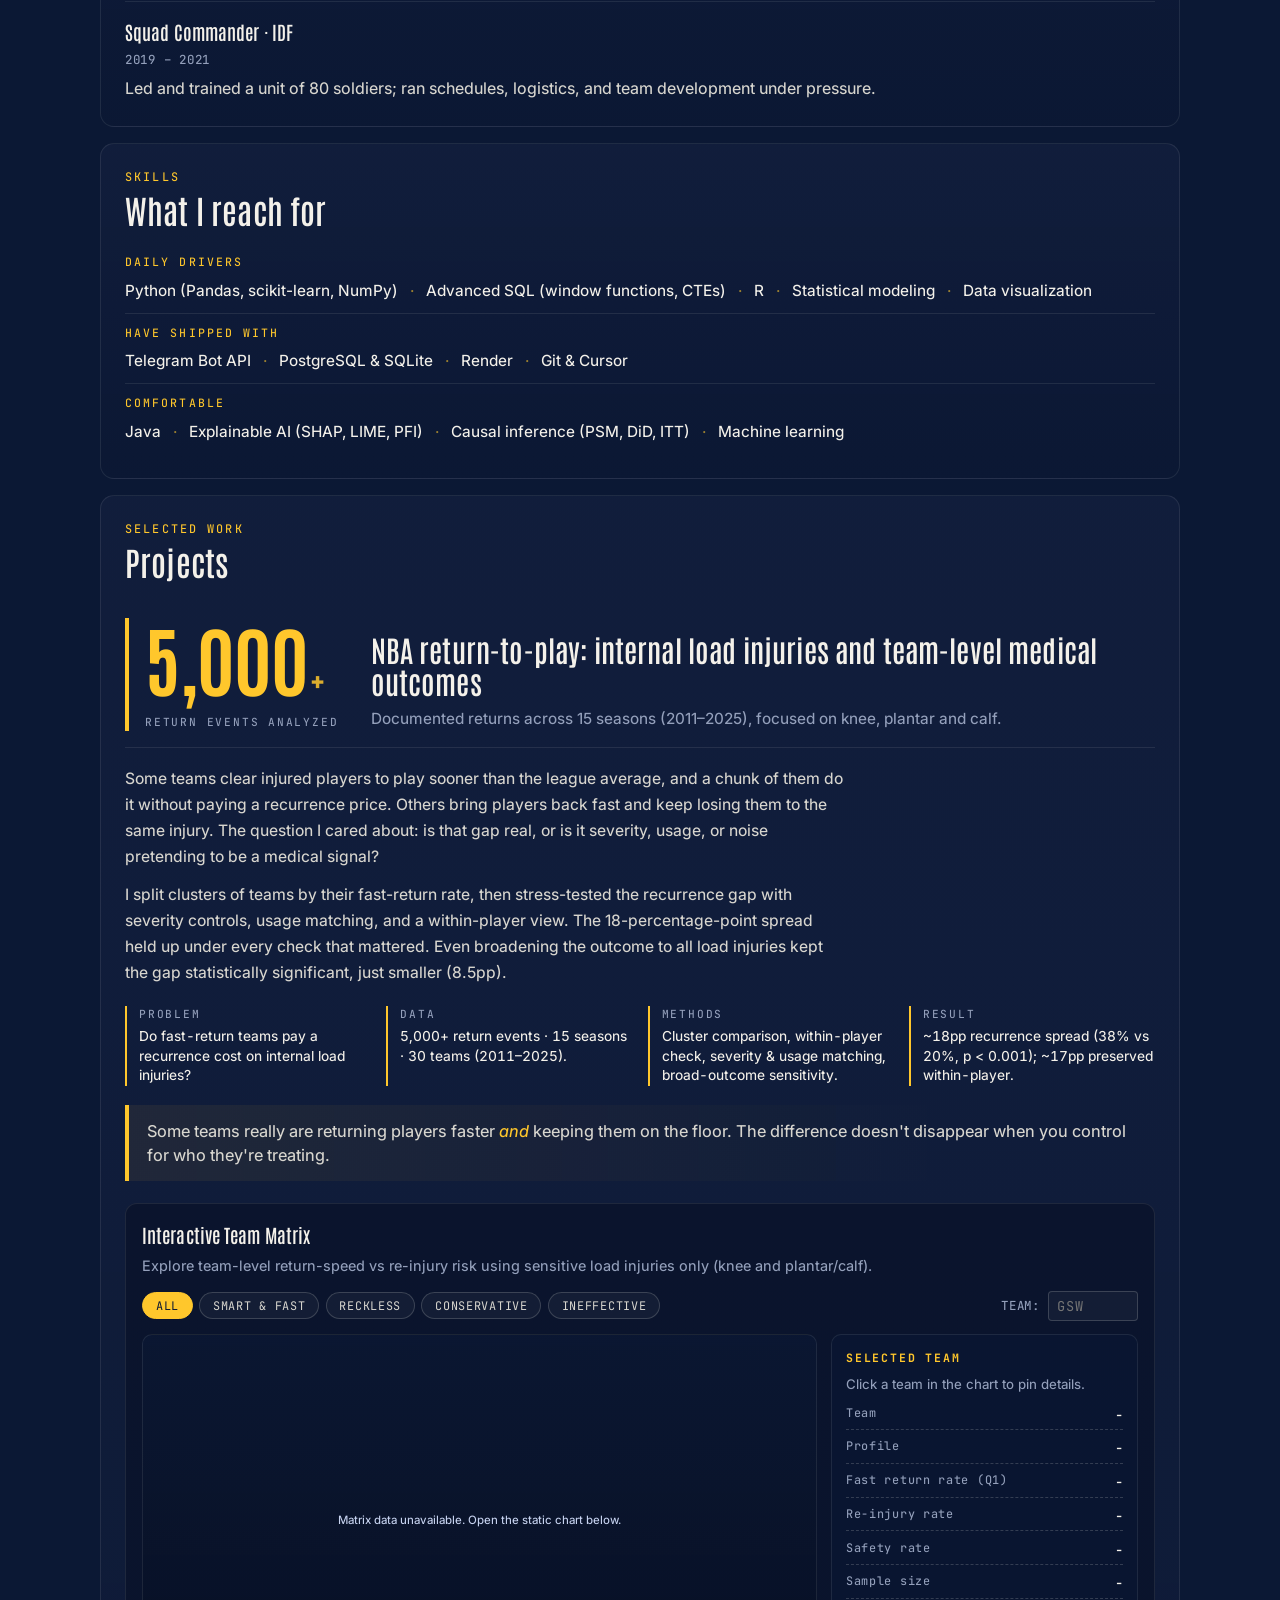
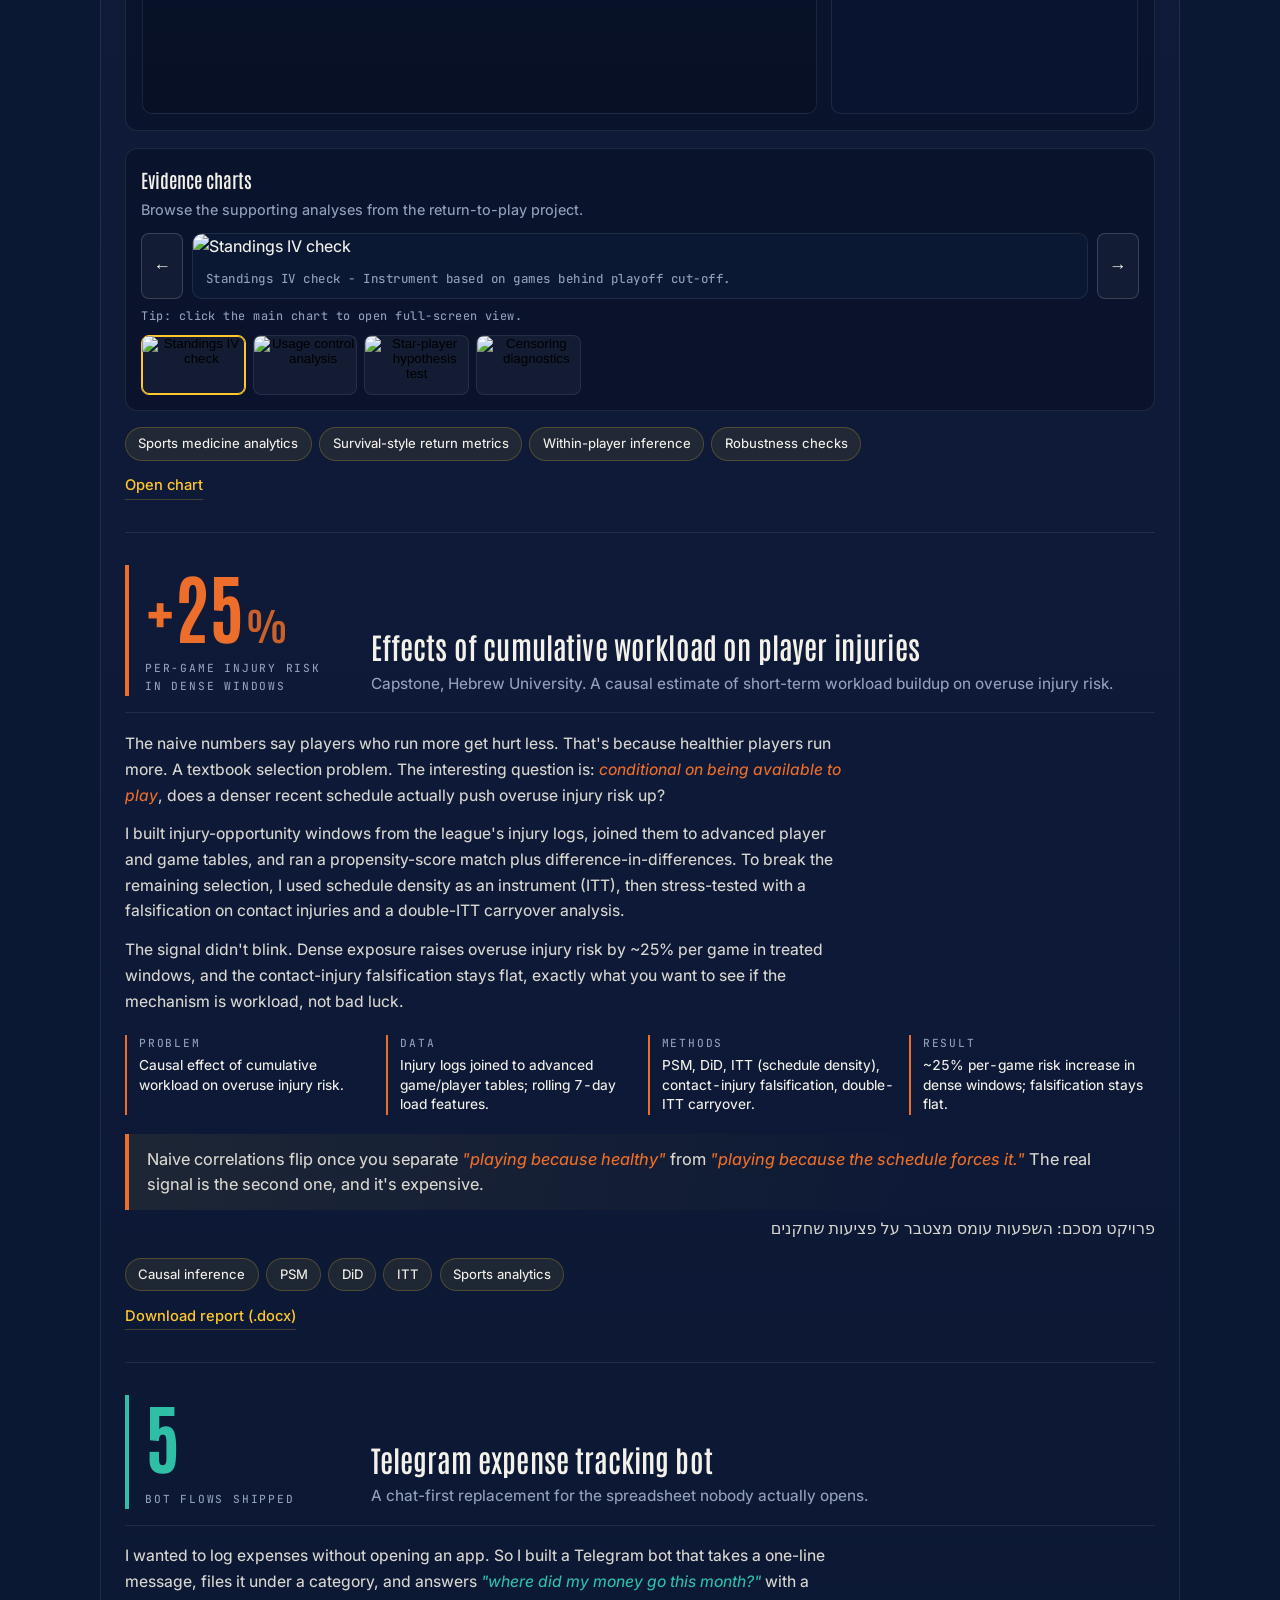
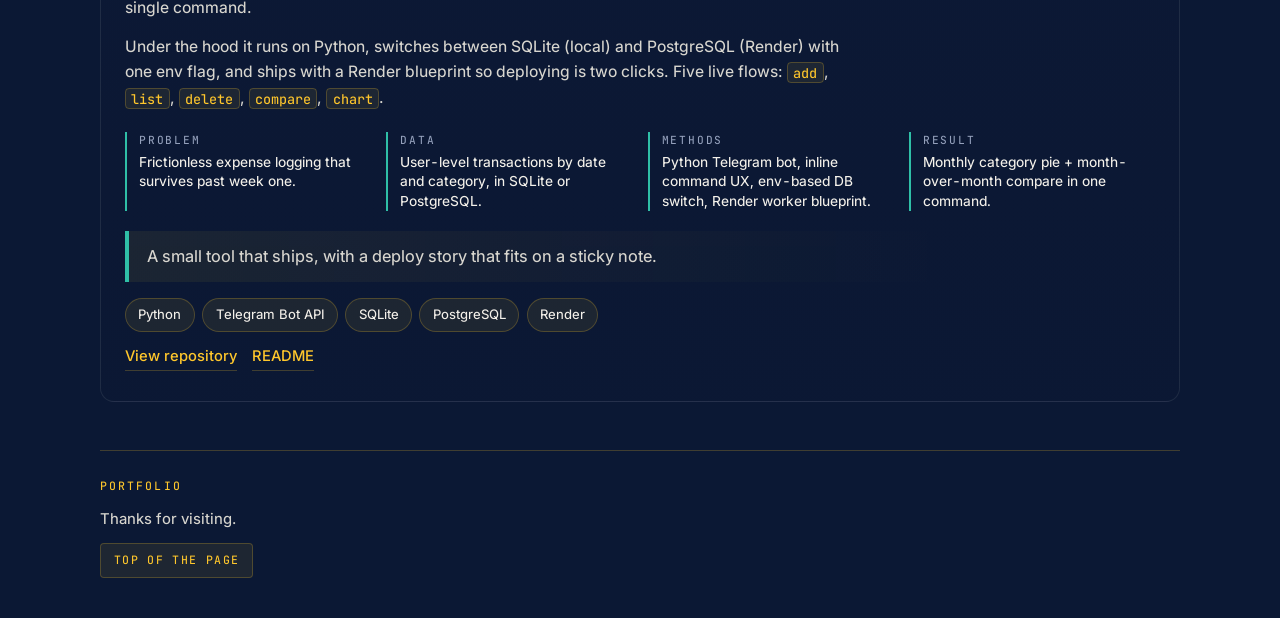
==== commit ca6b6749: "Add top coursework grades, update summary and TA description Co-authored-by: Cursor <cursoragent@cur" ====
--- a/index.html
+++ b/index.html
@@ -33,9 +33,9 @@
     />
     <link rel="stylesheet" href="styles.css" />
   </head>
-  <body>
+  <body id="top">
     <nav class="sticky-nav" aria-label="Section shortcuts">
-      <a href="#top">Contact</a>
+      <a href="#contact">Contact</a>
       <a href="#about">About</a>
       <a href="#education">Education</a>
       <a href="#experience">Experience</a>
@@ -43,7 +43,7 @@
       <a href="#projects">Projects</a>
     </nav>
 
-    <header class="hero" id="top">
+    <header class="hero" id="contact">
       <div class="hero-content">
         <div class="hero-portrait">
           <img
@@ -132,12 +132,16 @@
         <div class="timeline-item">
           <h3>B.Sc. in Statistics, Data Science and Business</h3>
           <span>2023 – 2026 · final semester · GPA 88</span>
+          <p class="timeline-detail">
+            Selected coursework: Data Structures &amp; Algorithms 100 · Big Data Mining 99 ·
+            ML Interpretability 89 · Statistical Analysis 97 ·
+            Python Programming 92 · Causality &amp; Big Data 97 ·
+            Stochastic Models 100 · Probability for Statisticians 94
+          </p>
         </div>
         <div class="timeline-item">
           <h3>M.Sc. in Data Science</h3>
-          <span
-            >Started during the final B.Sc. semester · expected July 2028</span
-          >
+          <span>Started during the final B.Sc. semester · 2026 – Present</span>
         </div>
       </section>
 
@@ -157,7 +161,8 @@
           <span>2025 – 2026</span>
           <p>
             Graded Foundations of Programming assignments and collaborated on
-            grading standards with course staff.
+            grading standards with course staff; provided private tutoring
+            in Data Structures and Algorithms.
           </p>
         </div>
         <div class="timeline-item">
@@ -645,7 +650,8 @@
     <footer id="site-footer">
       <div class="footer-credits">
         <p class="footer-credits-label">Portfolio</p>
-        <p>Thanks for visiting. Contact details are now at the top of the page.</p>
+        <p>Thanks for visiting.</p>
+        <a class="footer-top-btn" href="#top">TOP OF THE PAGE</a>
       </div>
     </footer>
     <script>
@@ -1050,20 +1056,22 @@
           });
         };
 
-        const observer = new IntersectionObserver(
-          (entries) => {
-            const visible = entries
-              .filter((entry) => entry.isIntersecting)
-              .sort((a, b) => b.intersectionRatio - a.intersectionRatio)[0];
-            if (visible?.target?.id) setActive(visible.target.id);
-          },
-          {
-            rootMargin: "-30% 0px -55% 0px",
-            threshold: [0.15, 0.35, 0.55],
+        const updateActiveByScroll = () => {
+          const navHeight =
+            document.querySelector(".sticky-nav")?.offsetHeight ?? 0;
+          const marker = window.scrollY + navHeight + 24;
+          let current = sections[0];
+
+          sections.forEach((section) => {
+            if (section.offsetTop <= marker) current = section;
+          });
+
+          if (window.innerHeight + window.scrollY >= document.body.offsetHeight - 4) {
+            current = sections[sections.length - 1];
           }
-        );
-
-        sections.forEach((section) => observer.observe(section));
+
+          if (current?.id) setActive(current.id);
+        };
 
         navLinks.forEach((link) => {
           link.addEventListener("click", () => {
@@ -1072,7 +1080,9 @@
           });
         });
 
-        setActive(sections[0].id);
+        window.addEventListener("scroll", updateActiveByScroll, { passive: true });
+        window.addEventListener("resize", updateActiveByScroll);
+        updateActiveByScroll();
       })();
     </script>
   </body>
--- a/styles.css
+++ b/styles.css
@@ -295,7 +295,7 @@
 
 .sticky-nav {
   position: fixed;
-  top: 0.9rem;
+  top: 0;
   left: 50%;
   transform: translateX(-50%);
   z-index: 30;
@@ -432,6 +432,14 @@
   margin-bottom: 0.4rem;
 }
 
+.timeline-detail {
+  margin-top: 0.45rem;
+  font-size: 0.82rem;
+  color: var(--ivory-soft);
+  line-height: 1.55;
+  opacity: 0.82;
+}
+
 /* Skills tiered */
 
 .skill-tier {
@@ -1101,6 +1109,19 @@
   border-bottom-color: var(--gold);
 }
 
+.footer-top-btn {
+  width: fit-content;
+  margin-top: 0.35rem;
+  padding: 0.45rem 0.8rem;
+  border: 1px solid var(--gold-line);
+  border-radius: 4px;
+  font-family: "JetBrains Mono", ui-monospace, monospace;
+  font-size: 0.72rem;
+  letter-spacing: 0.12em;
+  text-transform: uppercase;
+  background: rgba(255, 199, 44, 0.08);
+}
+
 .footer-sign {
   display: grid;
   gap: 0.35rem;
@@ -1197,7 +1218,23 @@
     padding-bottom: 0;
   }
   .sticky-nav {
+    display: flex;
+    width: calc(100% - 16px);
+    max-width: calc(100% - 16px);
+    flex-wrap: nowrap;
+    justify-content: flex-start;
+    overflow-x: auto;
+    -webkit-overflow-scrolling: touch;
+    scrollbar-width: none;
+    border-radius: 10px;
+    gap: 0.5rem;
+    padding: 0.35rem 0.55rem;
+  }
+  .sticky-nav::-webkit-scrollbar {
     display: none;
+  }
+  .sticky-nav a {
+    flex: 0 0 auto;
   }
   .proj-meta-strip {
     grid-template-columns: 1fr;
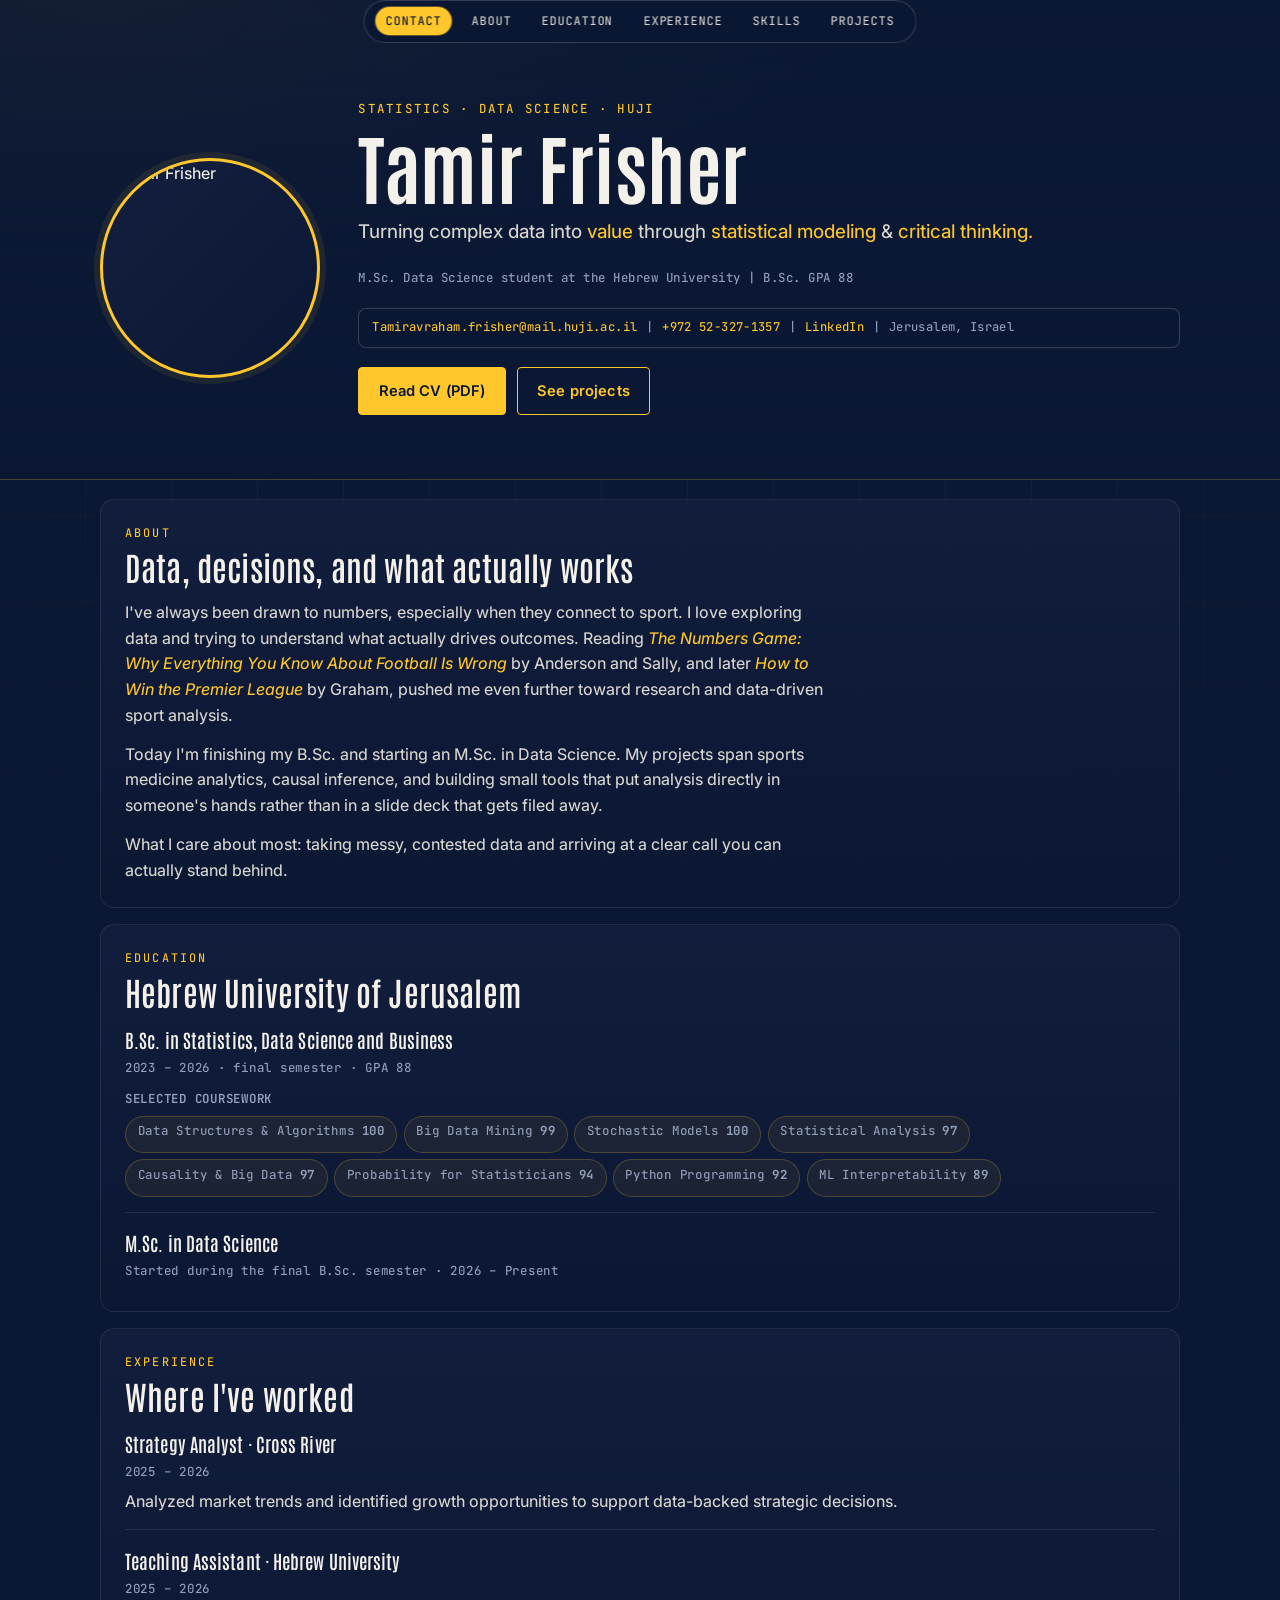
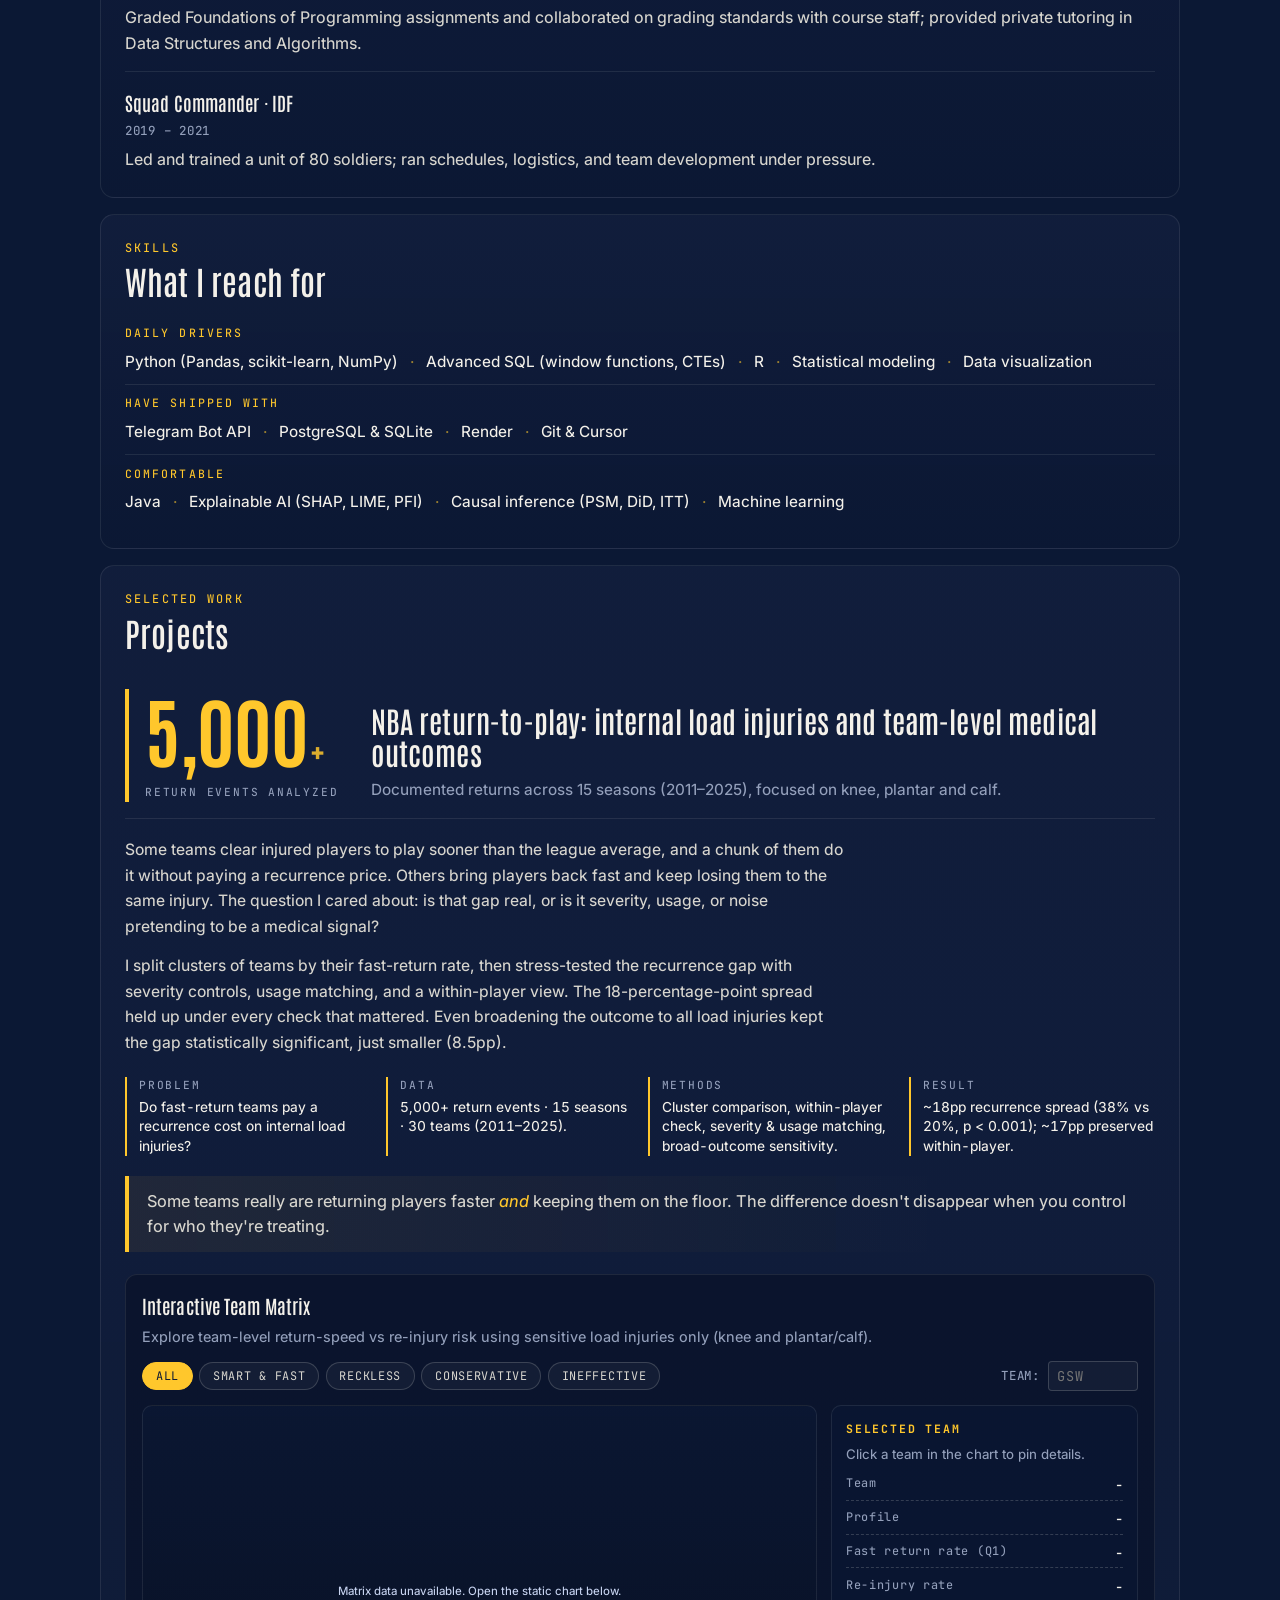
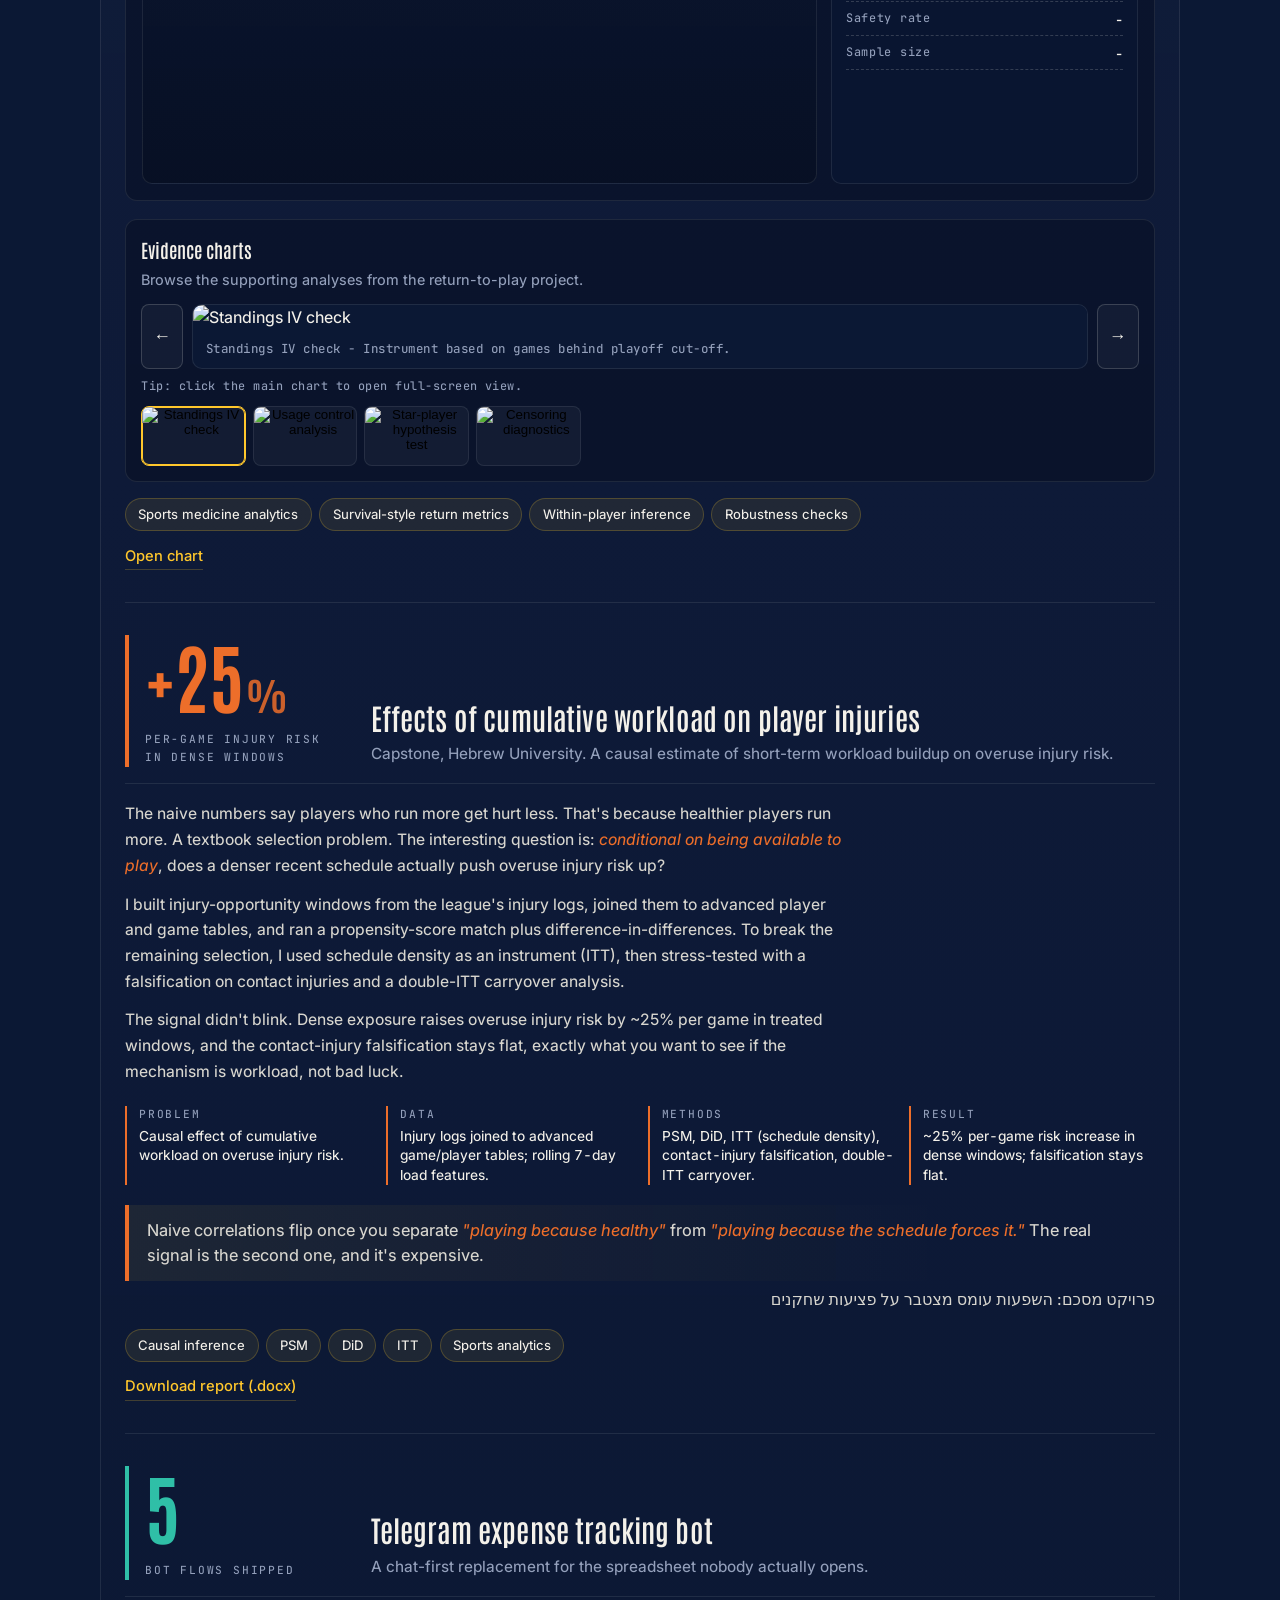
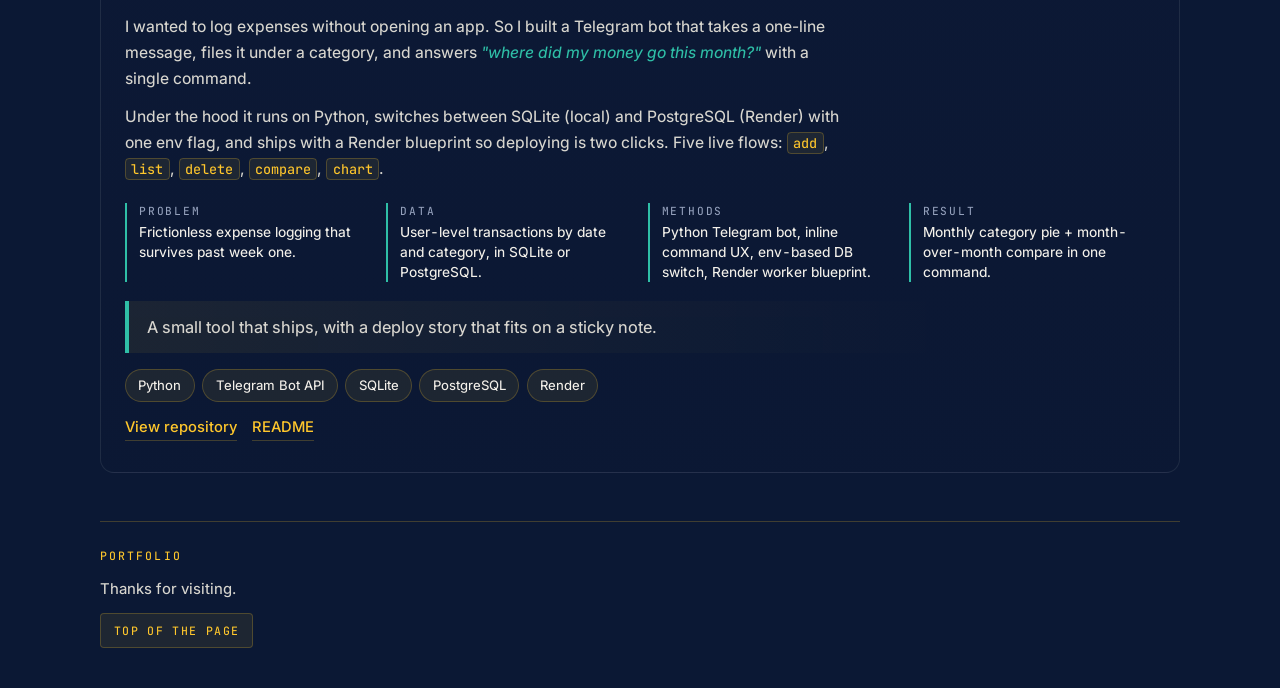
==== commit c295565c: "Redesign coursework as styled chips in portfolio Co-authored-by: Cursor <cursoragent@cursor.com>" ====
--- a/index.html
+++ b/index.html
@@ -132,12 +132,17 @@
         <div class="timeline-item">
           <h3>B.Sc. in Statistics, Data Science and Business</h3>
           <span>2023 – 2026 · final semester · GPA 88</span>
-          <p class="timeline-detail">
-            Selected coursework: Data Structures &amp; Algorithms 100 · Big Data Mining 99 ·
-            ML Interpretability 89 · Statistical Analysis 97 ·
-            Python Programming 92 · Causality &amp; Big Data 97 ·
-            Stochastic Models 100 · Probability for Statisticians 94
-          </p>
+          <span class="coursework-label-site">Selected coursework</span>
+          <ul class="coursework-chips">
+            <li><span class="course-chip-name">Data Structures &amp; Algorithms</span><span class="course-chip-score">100</span></li>
+            <li><span class="course-chip-name">Big Data Mining</span><span class="course-chip-score">99</span></li>
+            <li><span class="course-chip-name">Stochastic Models</span><span class="course-chip-score">100</span></li>
+            <li><span class="course-chip-name">Statistical Analysis</span><span class="course-chip-score">97</span></li>
+            <li><span class="course-chip-name">Causality &amp; Big Data</span><span class="course-chip-score">97</span></li>
+            <li><span class="course-chip-name">Probability for Statisticians</span><span class="course-chip-score">94</span></li>
+            <li><span class="course-chip-name">Python Programming</span><span class="course-chip-score">92</span></li>
+            <li><span class="course-chip-name">ML Interpretability</span><span class="course-chip-score">89</span></li>
+          </ul>
         </div>
         <div class="timeline-item">
           <h3>M.Sc. in Data Science</h3>
--- a/styles.css
+++ b/styles.css
@@ -440,6 +440,47 @@
   opacity: 0.82;
 }
 
+.coursework-label-site {
+  display: block;
+  font-size: 0.75rem;
+  font-weight: 600;
+  text-transform: uppercase;
+  letter-spacing: 0.1em;
+  color: var(--ivory-mute);
+  margin-top: 0.7rem;
+  margin-bottom: 0.45rem;
+}
+
+.coursework-chips {
+  list-style: none;
+  display: flex;
+  flex-wrap: wrap;
+  gap: 0.4rem;
+  padding: 0;
+}
+
+.coursework-chips li {
+  display: flex;
+  align-items: center;
+  gap: 0.45rem;
+  background: rgba(255, 199, 44, 0.06);
+  border: 1px solid var(--gold-line);
+  border-radius: var(--radius-pill);
+  padding: 0.28rem 0.72rem;
+}
+
+.course-chip-name {
+  font-size: 0.78rem;
+  color: var(--ivory-soft);
+}
+
+.course-chip-score {
+  font-size: 0.78rem;
+  font-weight: 700;
+  font-family: "JetBrains Mono", ui-monospace, monospace;
+  color: var(--gold);
+}
+
 /* Skills tiered */
 
 .skill-tier {
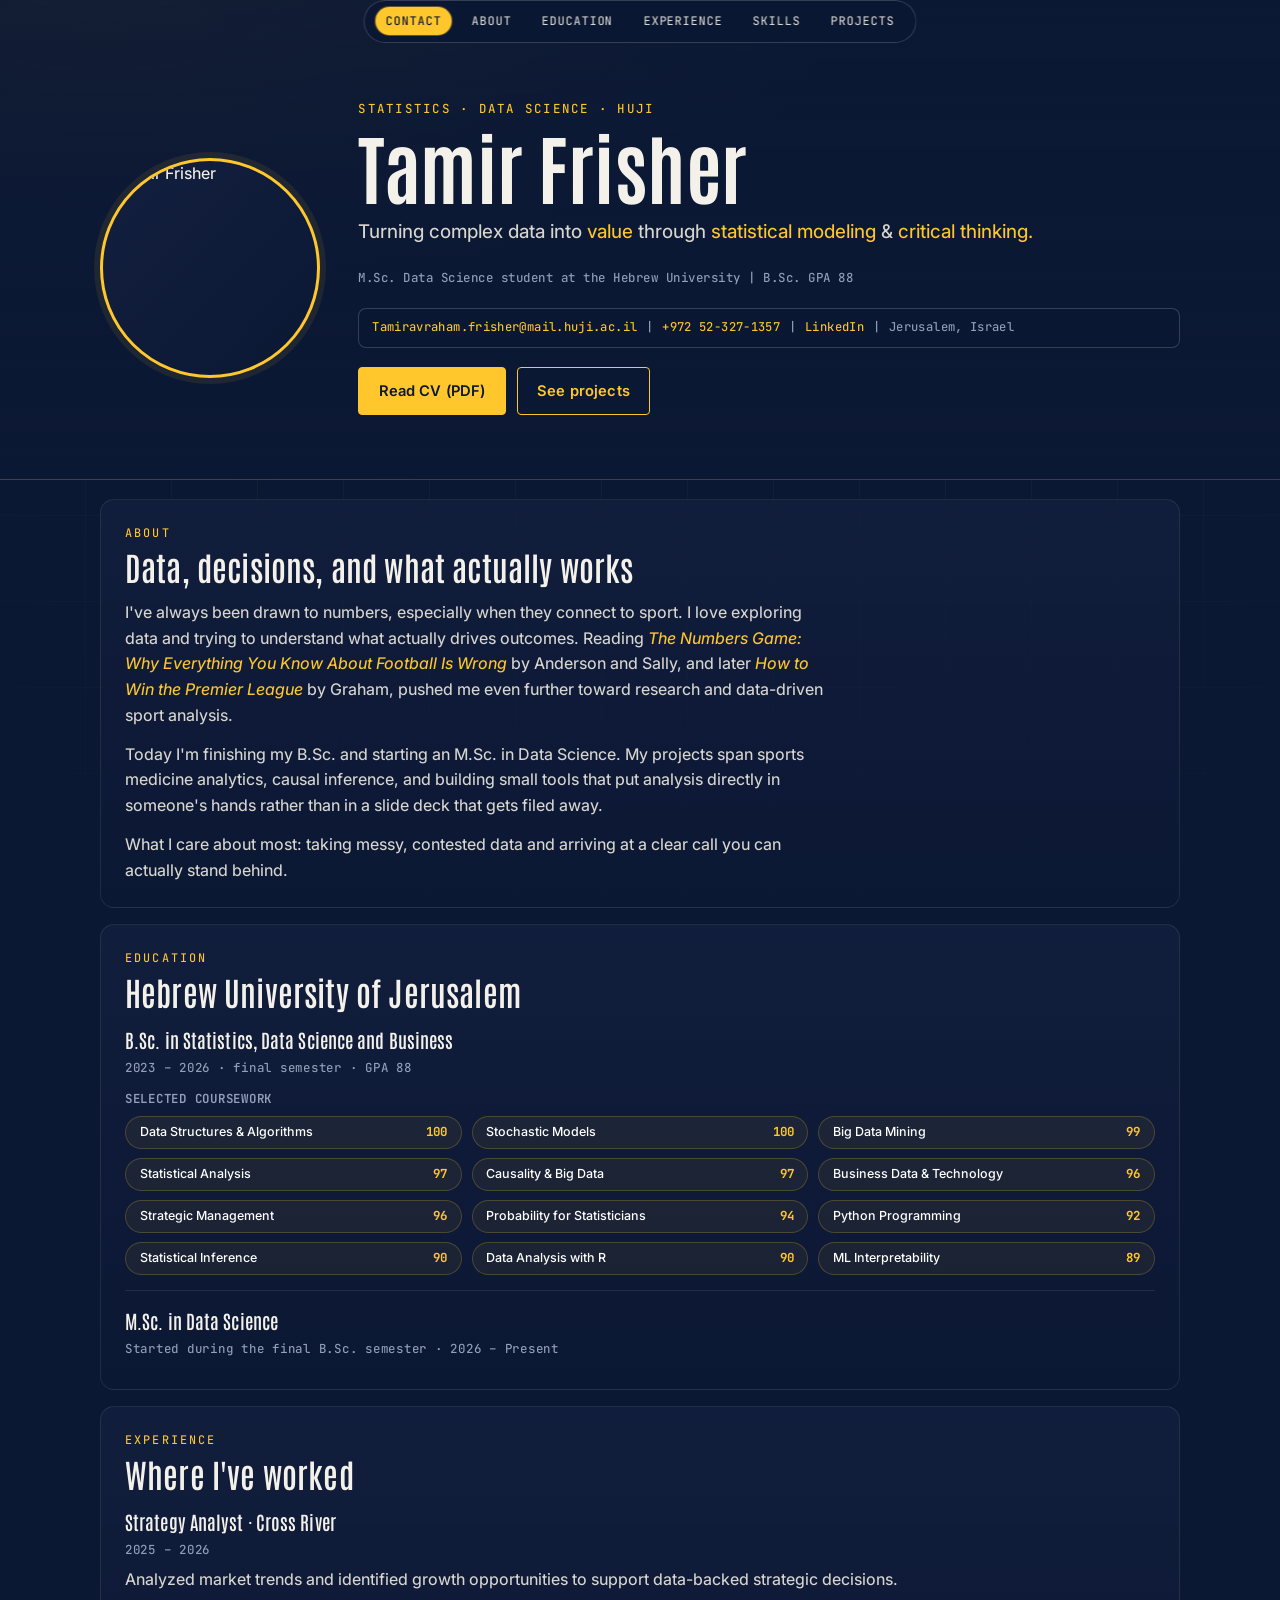
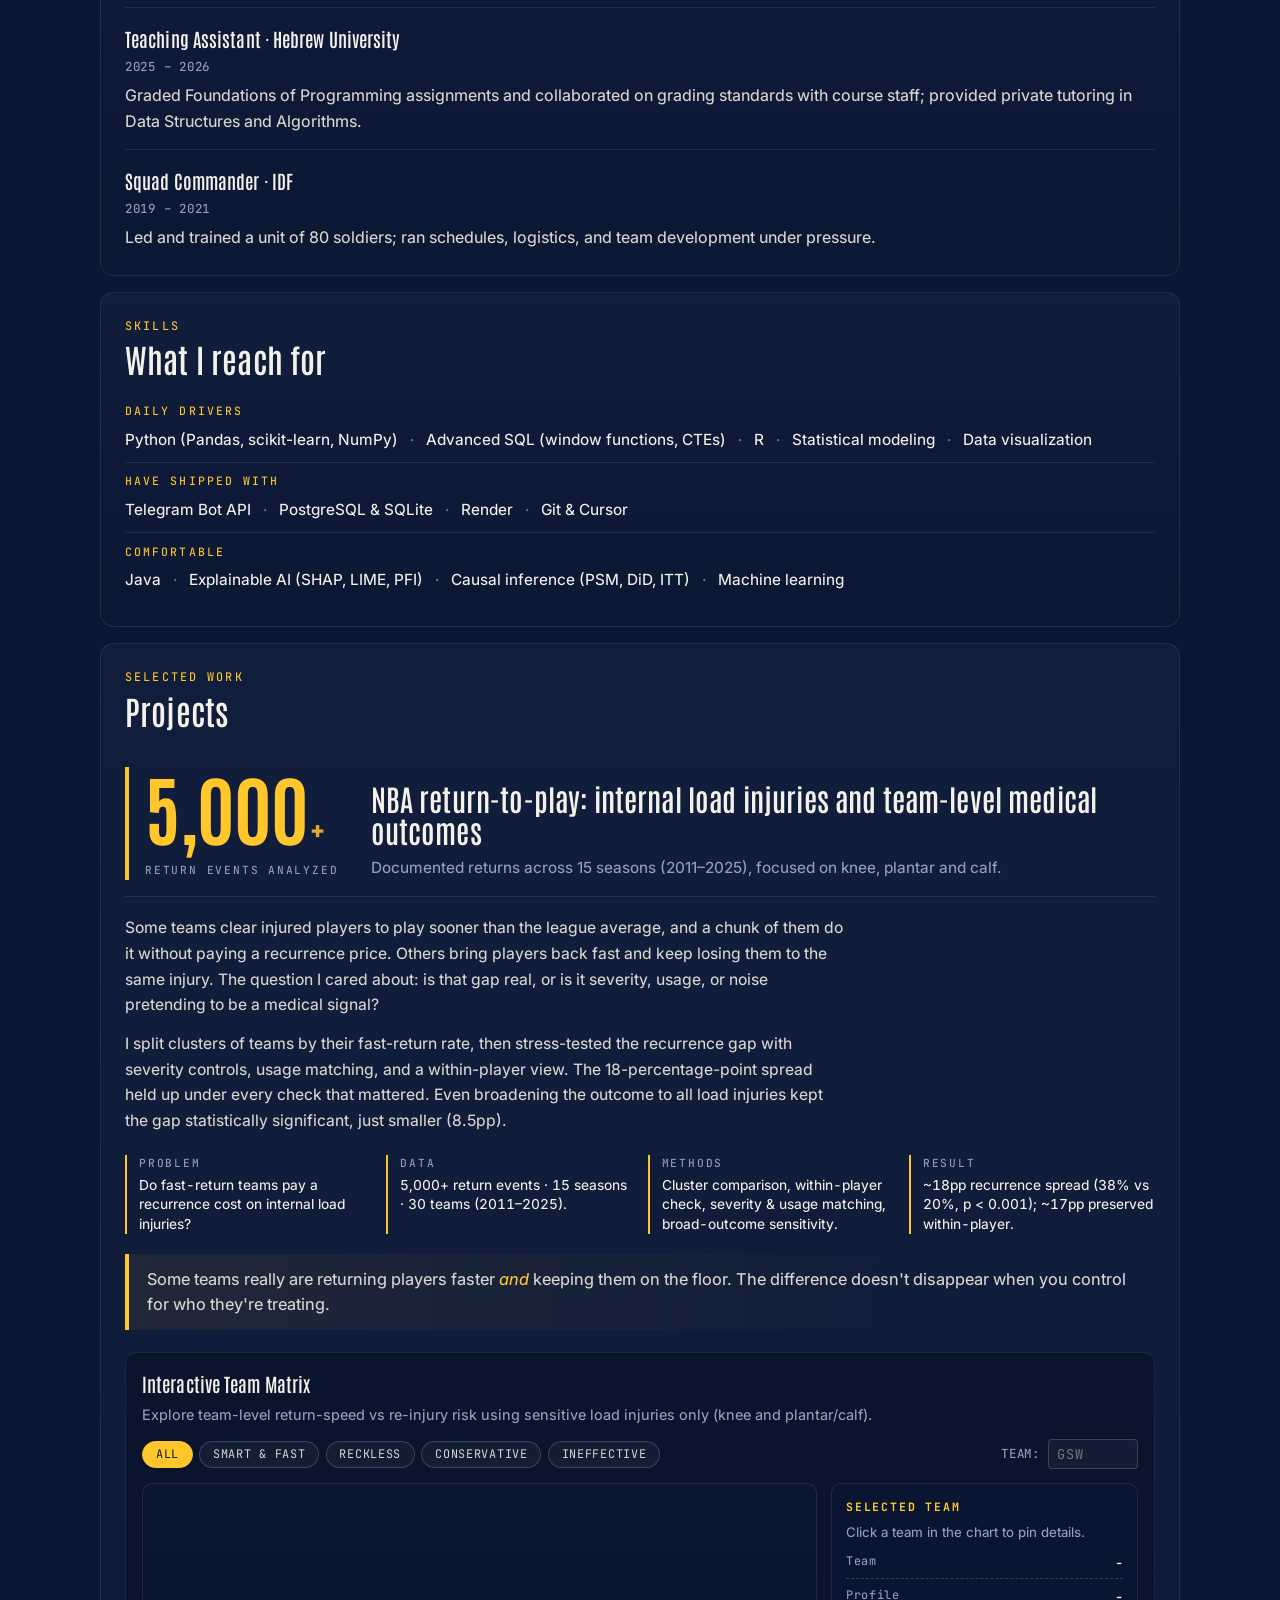
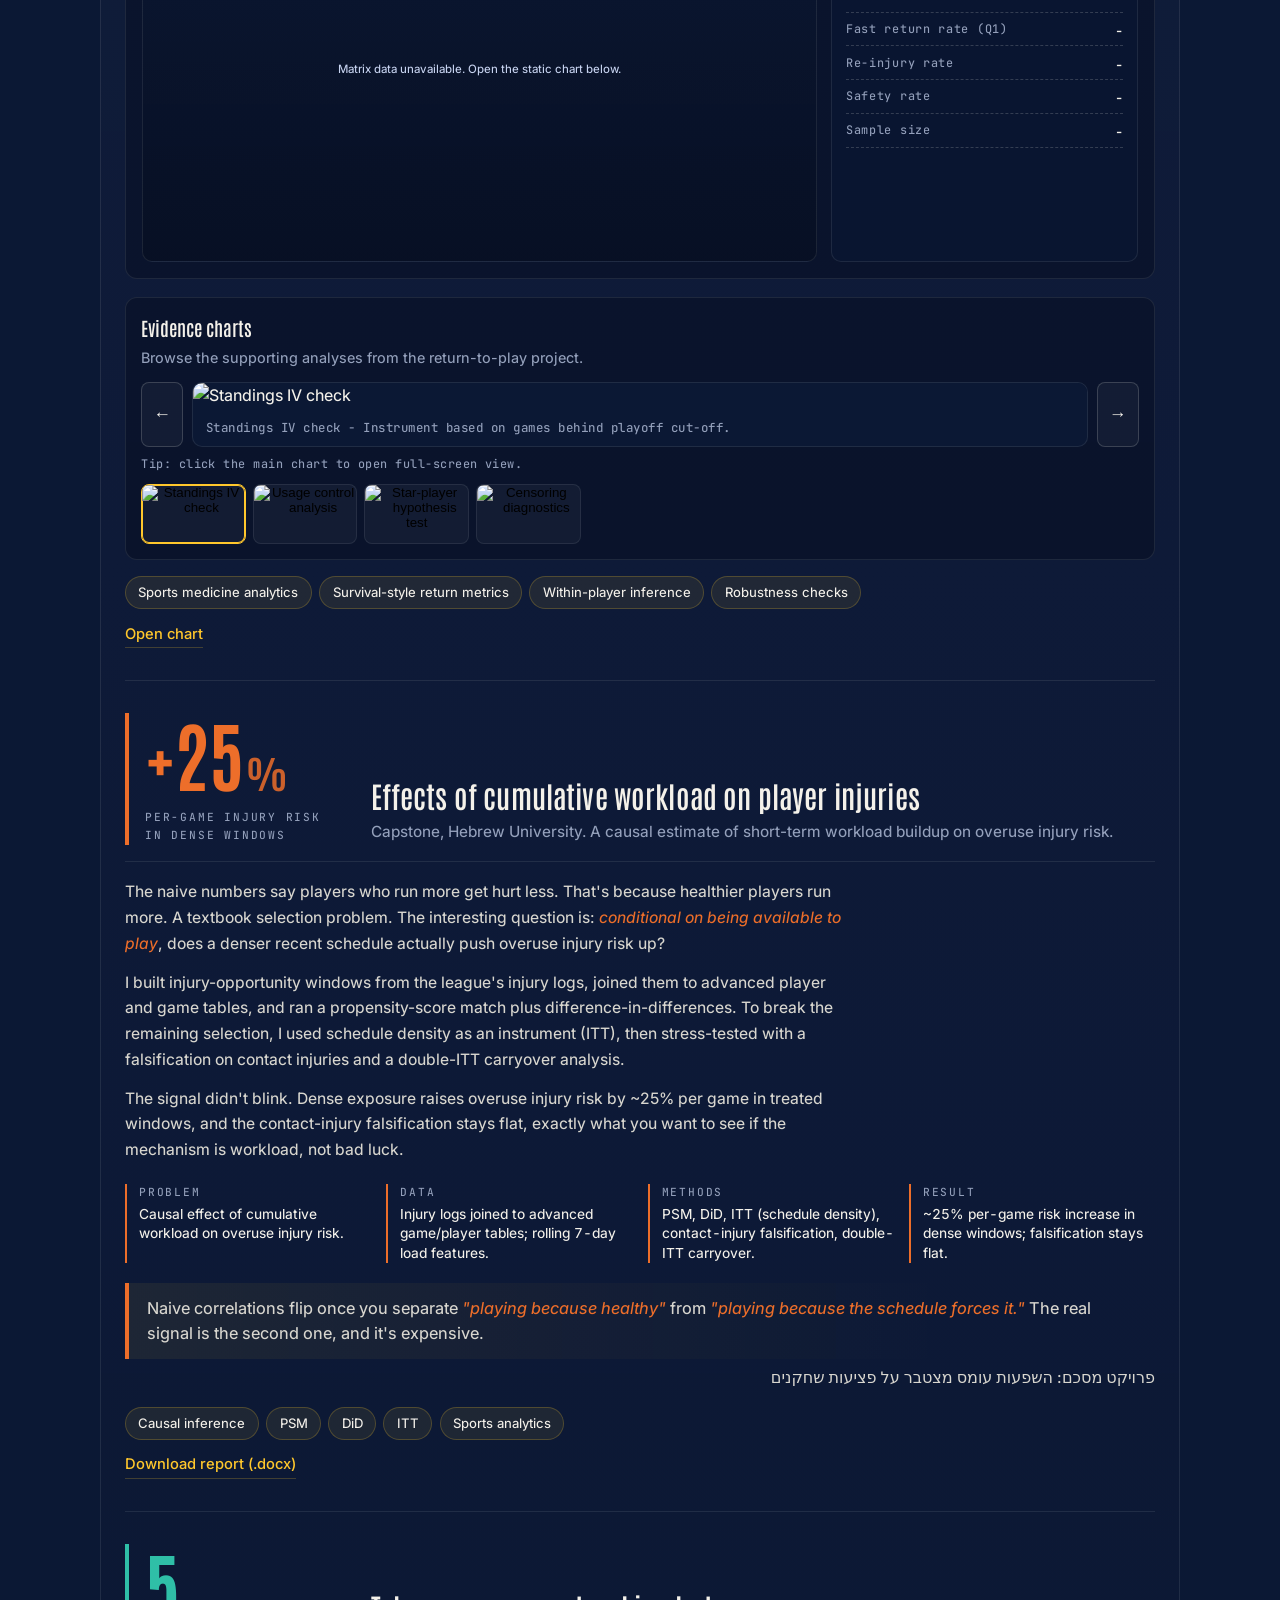
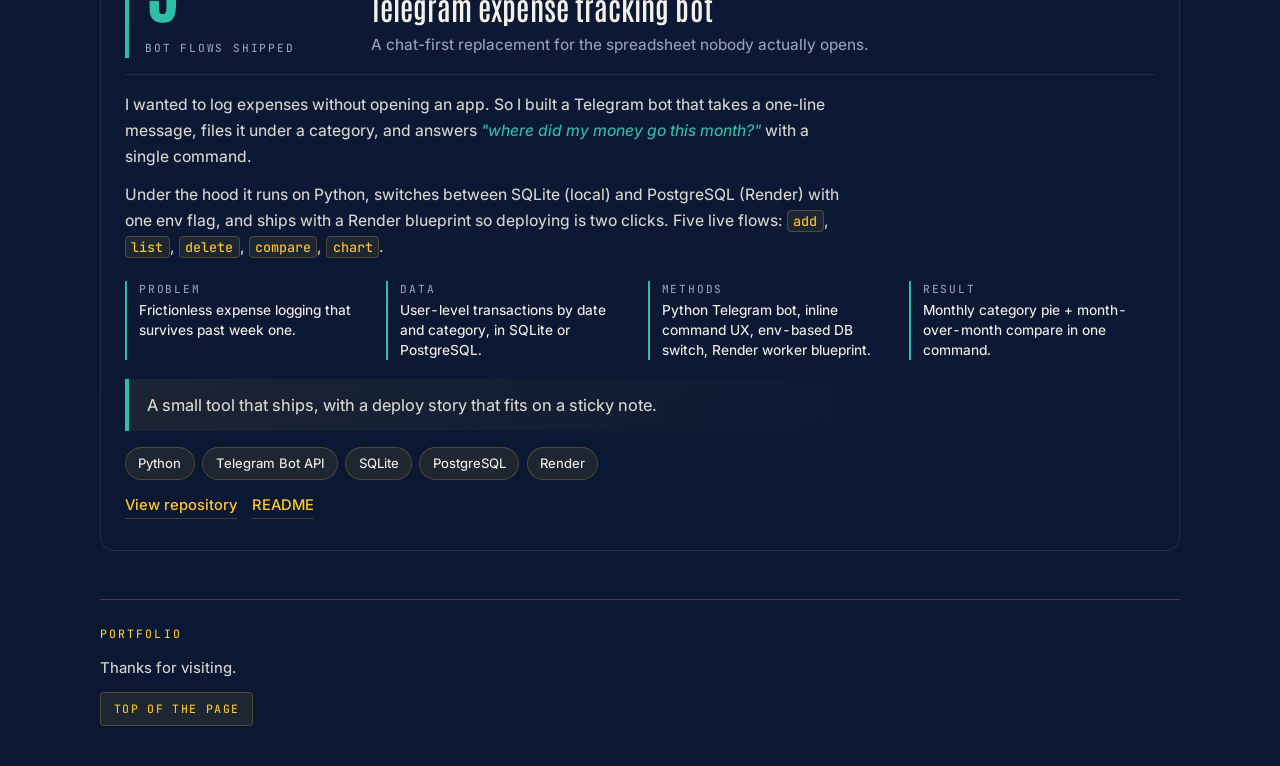
==== commit 09f4b968: "12 courses in 3-column grid, add Strategic Management 96 Co-authored-by: Cursor <cursoragent@cursor." ====
--- a/index.html
+++ b/index.html
@@ -135,12 +135,16 @@
           <span class="coursework-label-site">Selected coursework</span>
           <ul class="coursework-chips">
             <li><span class="course-chip-name">Data Structures &amp; Algorithms</span><span class="course-chip-score">100</span></li>
+            <li><span class="course-chip-name">Stochastic Models</span><span class="course-chip-score">100</span></li>
             <li><span class="course-chip-name">Big Data Mining</span><span class="course-chip-score">99</span></li>
-            <li><span class="course-chip-name">Stochastic Models</span><span class="course-chip-score">100</span></li>
             <li><span class="course-chip-name">Statistical Analysis</span><span class="course-chip-score">97</span></li>
             <li><span class="course-chip-name">Causality &amp; Big Data</span><span class="course-chip-score">97</span></li>
+            <li><span class="course-chip-name">Business Data &amp; Technology</span><span class="course-chip-score">96</span></li>
+            <li><span class="course-chip-name">Strategic Management</span><span class="course-chip-score">96</span></li>
             <li><span class="course-chip-name">Probability for Statisticians</span><span class="course-chip-score">94</span></li>
             <li><span class="course-chip-name">Python Programming</span><span class="course-chip-score">92</span></li>
+            <li><span class="course-chip-name">Statistical Inference</span><span class="course-chip-score">90</span></li>
+            <li><span class="course-chip-name">Data Analysis with R</span><span class="course-chip-score">90</span></li>
             <li><span class="course-chip-name">ML Interpretability</span><span class="course-chip-score">89</span></li>
           </ul>
         </div>
--- a/styles.css
+++ b/styles.css
@@ -453,32 +453,47 @@
 
 .coursework-chips {
   list-style: none;
-  display: flex;
-  flex-wrap: wrap;
-  gap: 0.4rem;
+  display: grid;
+  grid-template-columns: repeat(3, 1fr);
+  gap: 0.55rem 0.6rem;
   padding: 0;
 }
 
 .coursework-chips li {
   display: flex;
   align-items: center;
-  gap: 0.45rem;
+  justify-content: space-between;
+  gap: 0.5rem;
   background: rgba(255, 199, 44, 0.06);
   border: 1px solid var(--gold-line);
   border-radius: var(--radius-pill);
-  padding: 0.28rem 0.72rem;
-}
-
-.course-chip-name {
+  padding: 0.35rem 0.85rem;
+}
+
+@media (max-width: 600px) {
+  .coursework-chips {
+    grid-template-columns: repeat(2, 1fr);
+  }
+}
+
+.coursework-chips .course-chip-name {
+  display: inline;
   font-size: 0.78rem;
-  color: var(--ivory-soft);
-}
-
-.course-chip-score {
+  font-family: "Inter", system-ui, sans-serif;
+  font-weight: 500;
+  color: #ffffff;
+  letter-spacing: normal;
+  margin-bottom: 0;
+}
+
+.coursework-chips .course-chip-score {
+  display: inline;
   font-size: 0.78rem;
   font-weight: 700;
   font-family: "JetBrains Mono", ui-monospace, monospace;
   color: var(--gold);
+  letter-spacing: normal;
+  margin-bottom: 0;
 }
 
 /* Skills tiered */
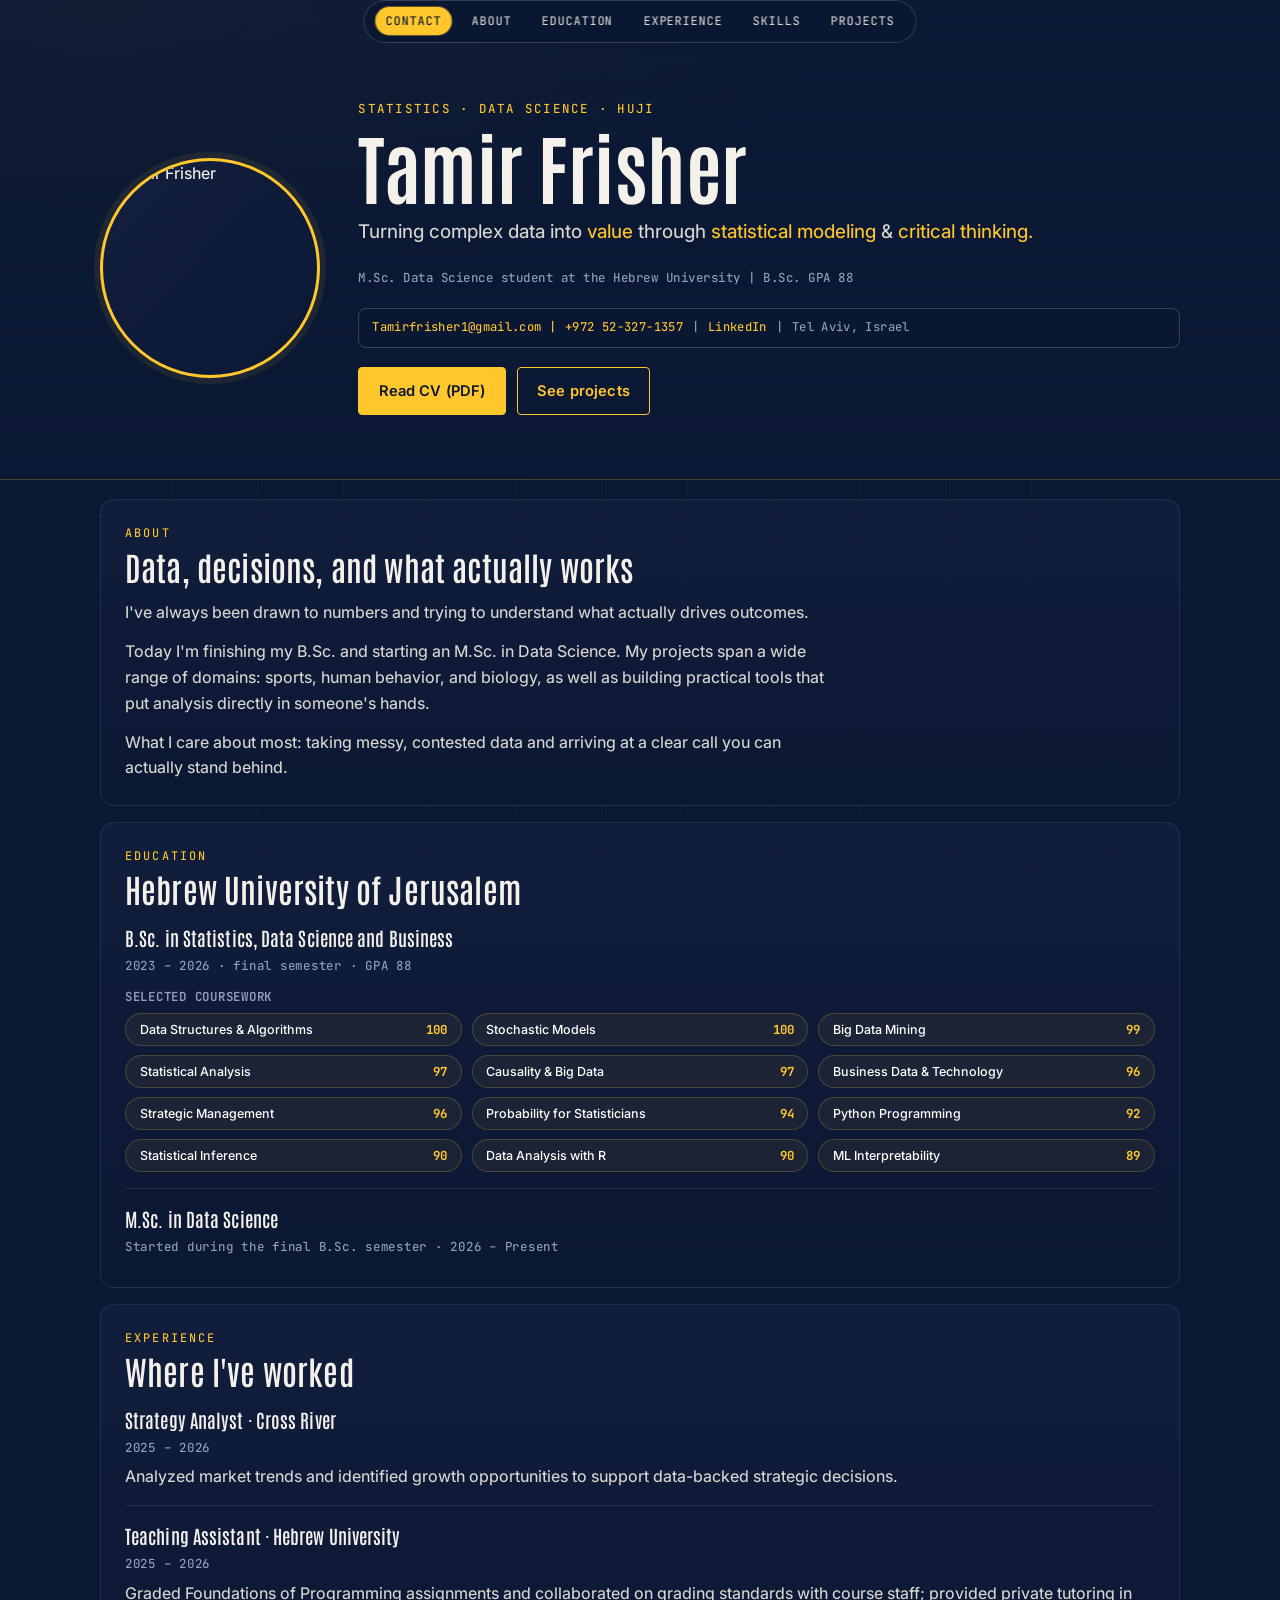
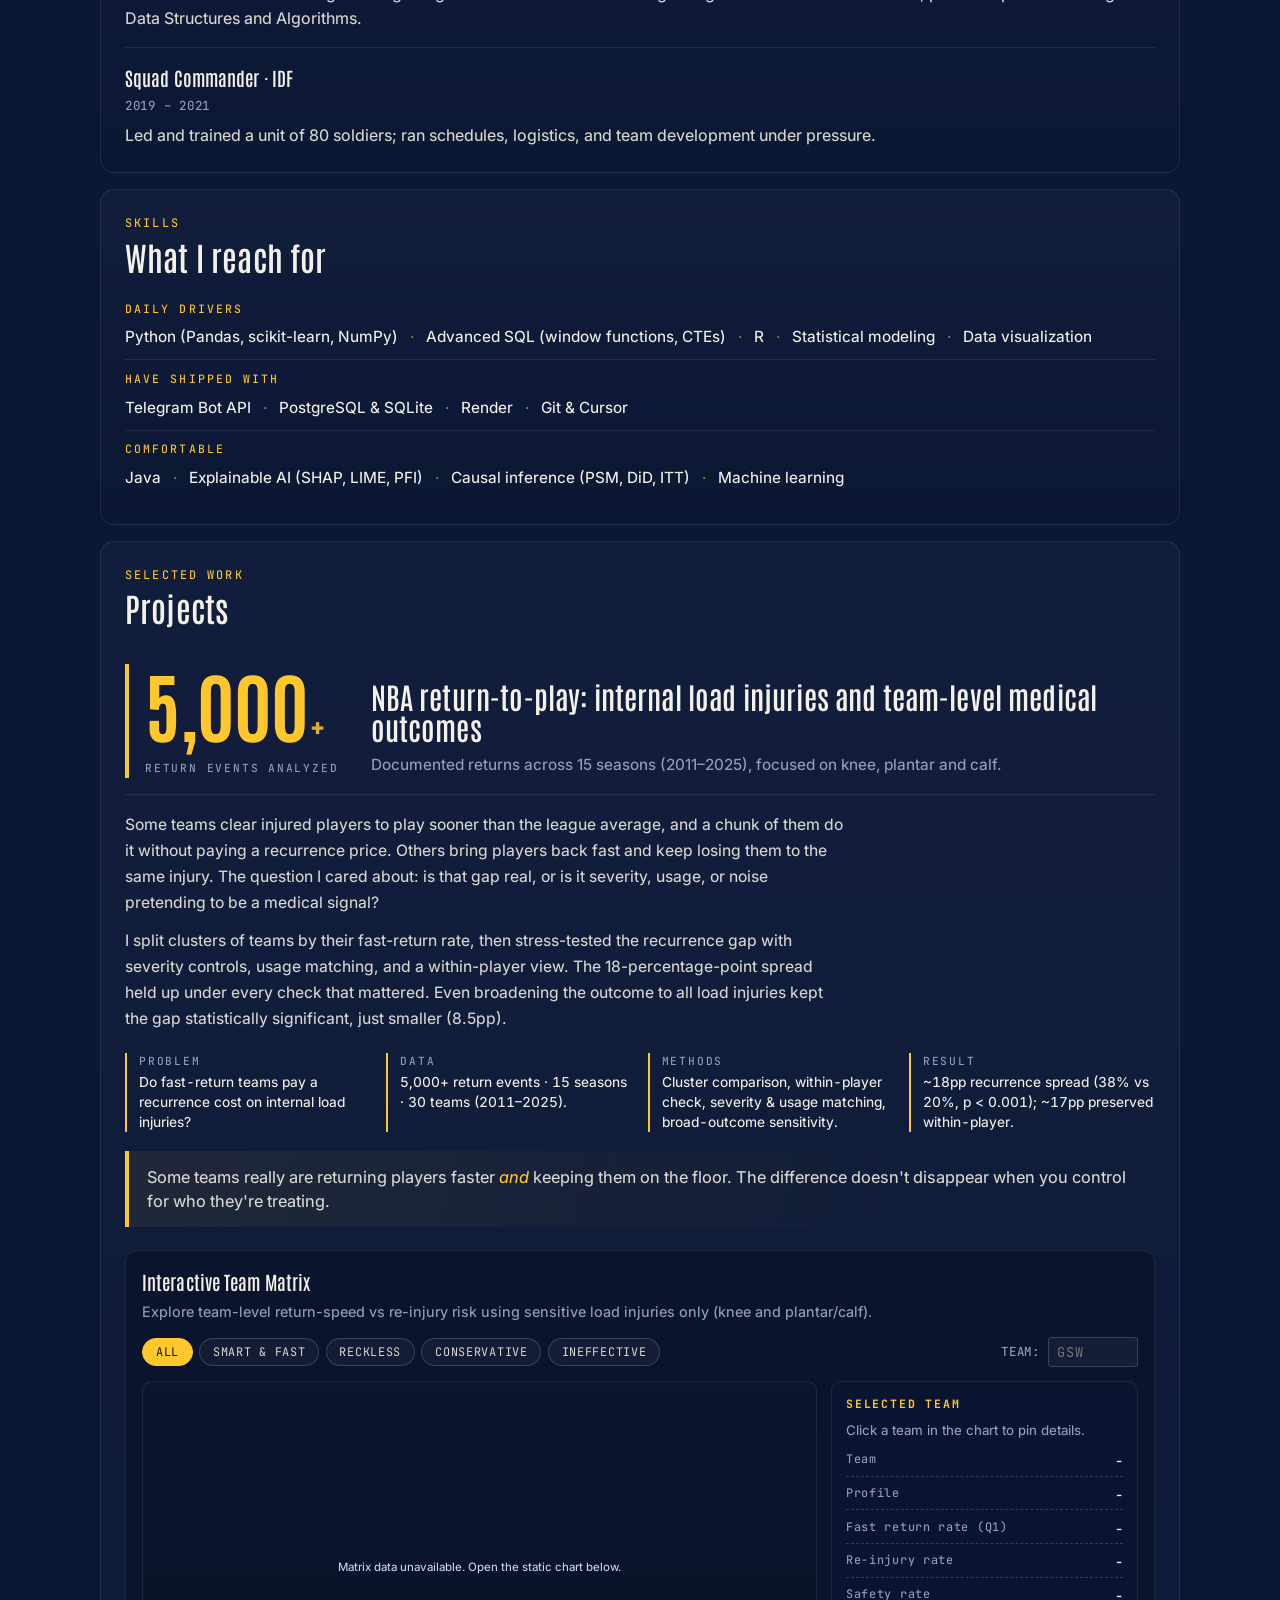
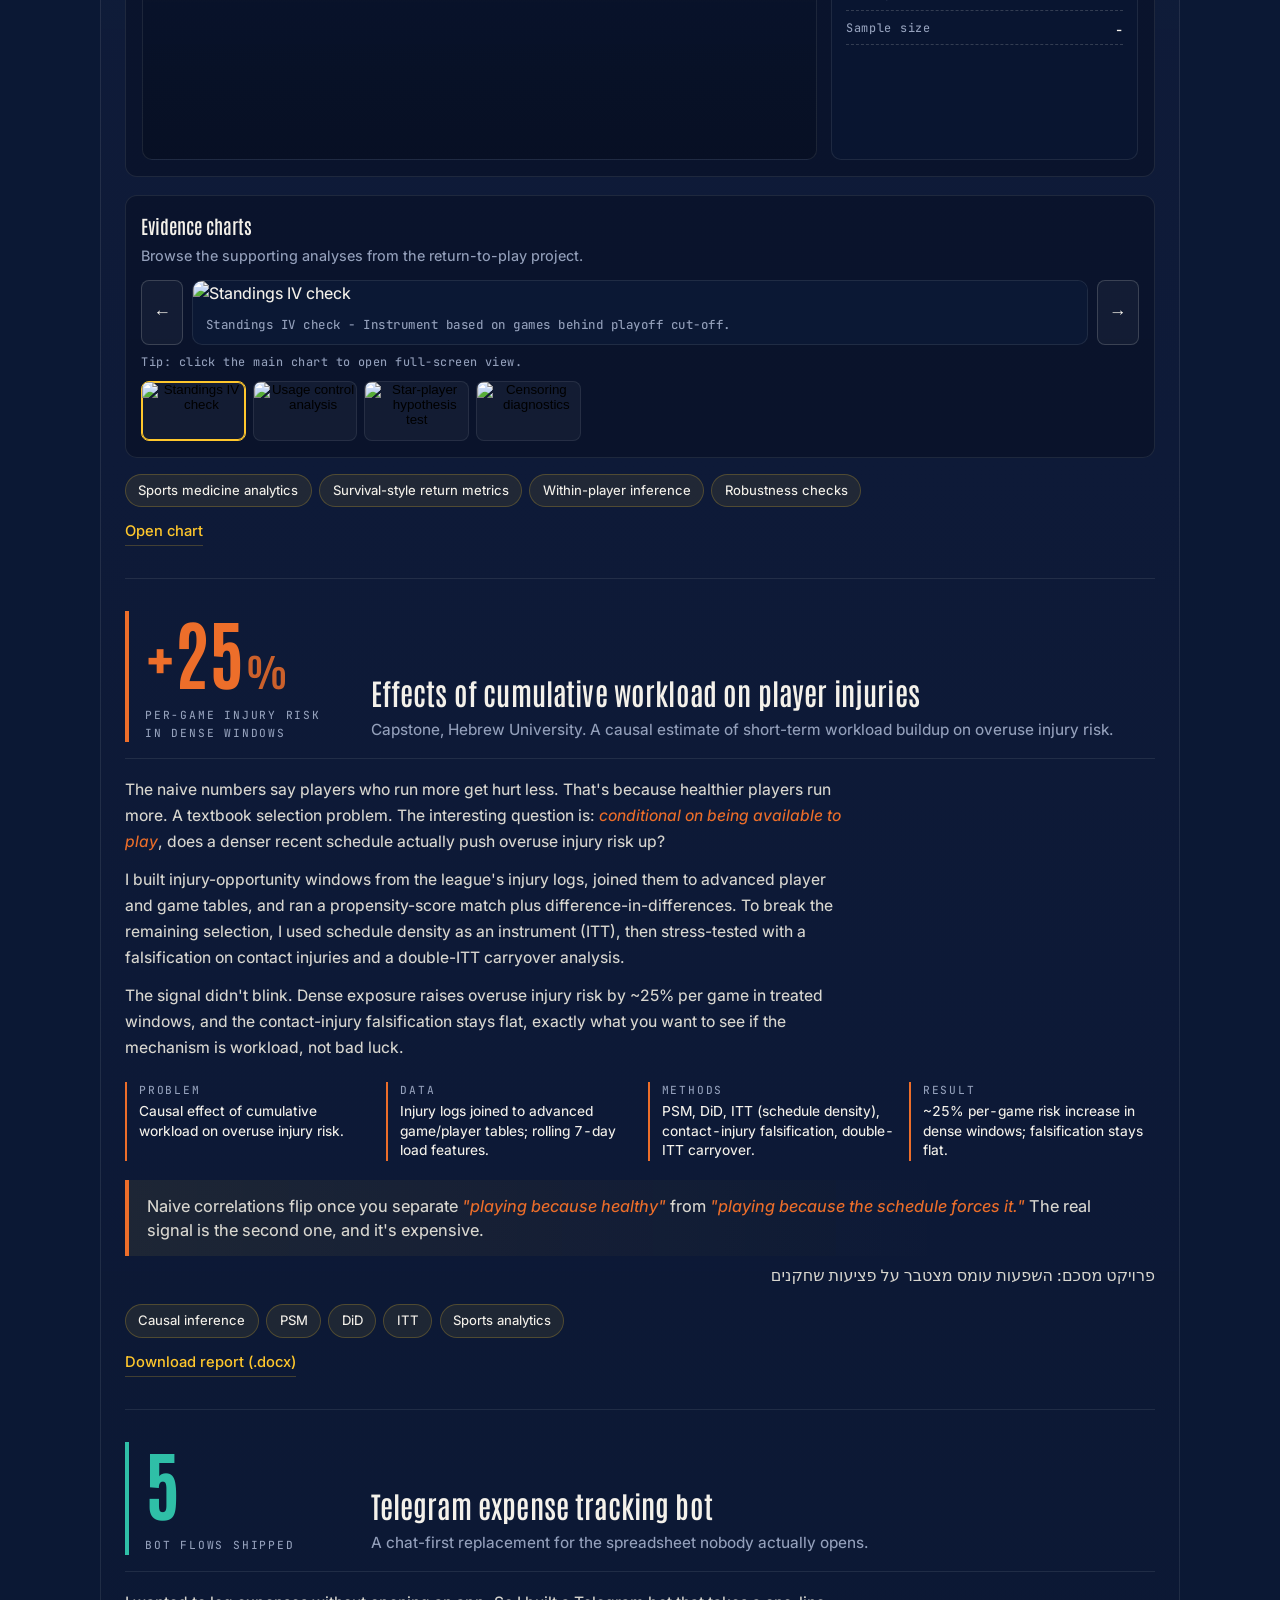
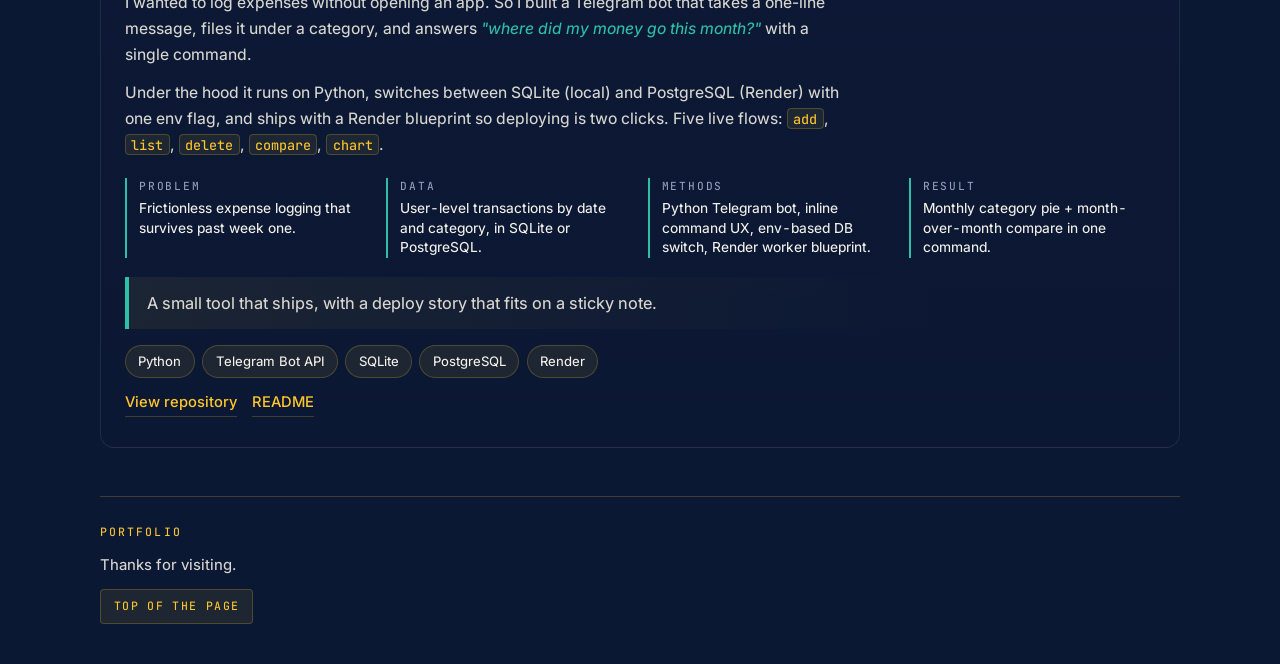
==== commit b4a60898: "Update location to Tel Aviv across CV and site pages Co-authored-by: Cursor <cursoragent@cursor.com>" ====
--- a/index.html
+++ b/index.html
@@ -67,8 +67,8 @@
             M.Sc. Data Science student at the Hebrew University | B.Sc. GPA 88
           </p>
           <div class="hero-contact" aria-label="Contact details">
-            <a href="mailto:Tamiravraham.frisher@mail.huji.ac.il"
-              >Tamiravraham.frisher@mail.huji.ac.il</a
+            <a href="mailto:Tamirfrisher1@gmail.com"
+              >Tamirfrisher1@gmail.com</
             >
             <span aria-hidden="true">|</span>
             <a href="tel:+972523271357">+972 52-327-1357</a>
@@ -80,7 +80,7 @@
               >LinkedIn</a
             >
             <span aria-hidden="true">|</span>
-            <span>Jerusalem, Israel</span>
+            <span>Tel Aviv, Israel</span>
           </div>
 
           <div class="hero-ctas">
@@ -105,18 +105,14 @@
         <h2>Data, decisions, and what actually works</h2>
         <div class="about-essay">
           <p>
-            I've always been drawn to numbers, especially when they connect to
-            sport. I love exploring data and trying to understand what actually
-            drives outcomes. Reading <em>The Numbers Game: Why Everything You
-            Know About Football Is Wrong</em> by Anderson and Sally, and later
-            <em>How to Win the Premier League</em> by Graham, pushed me even
-            further toward research and data-driven sport analysis.
+            I've always been drawn to numbers and trying to understand what
+            actually drives outcomes.
           </p>
           <p>
             Today I'm finishing my B.Sc. and starting an M.Sc. in Data
-            Science. My projects span sports medicine analytics, causal
-            inference, and building small tools that put analysis directly in
-            someone's hands rather than in a slide deck that gets filed away.
+            Science. My projects span a wide range of domains: sports, human
+            behavior, and biology, as well as building practical tools that
+            put analysis directly in someone's hands.
           </p>
           <p>
             What I care about most: taking messy, contested data and arriving
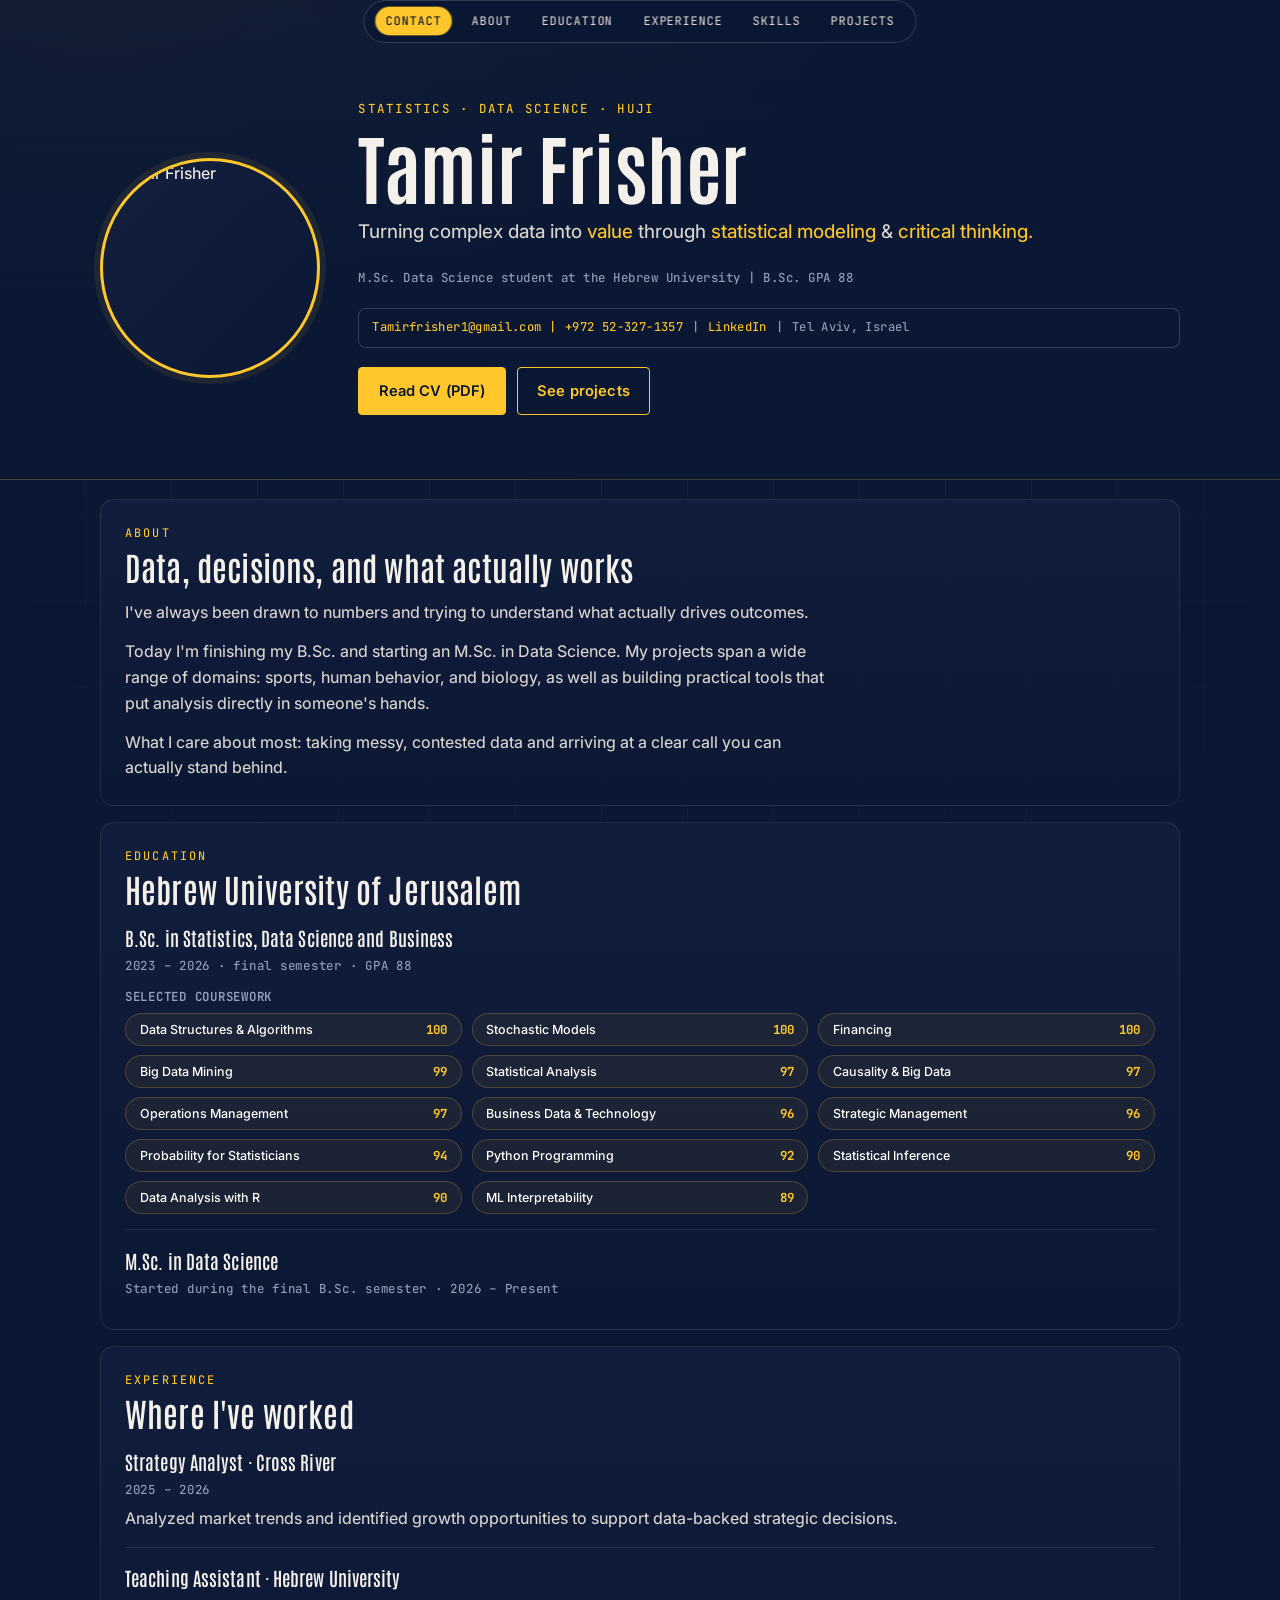
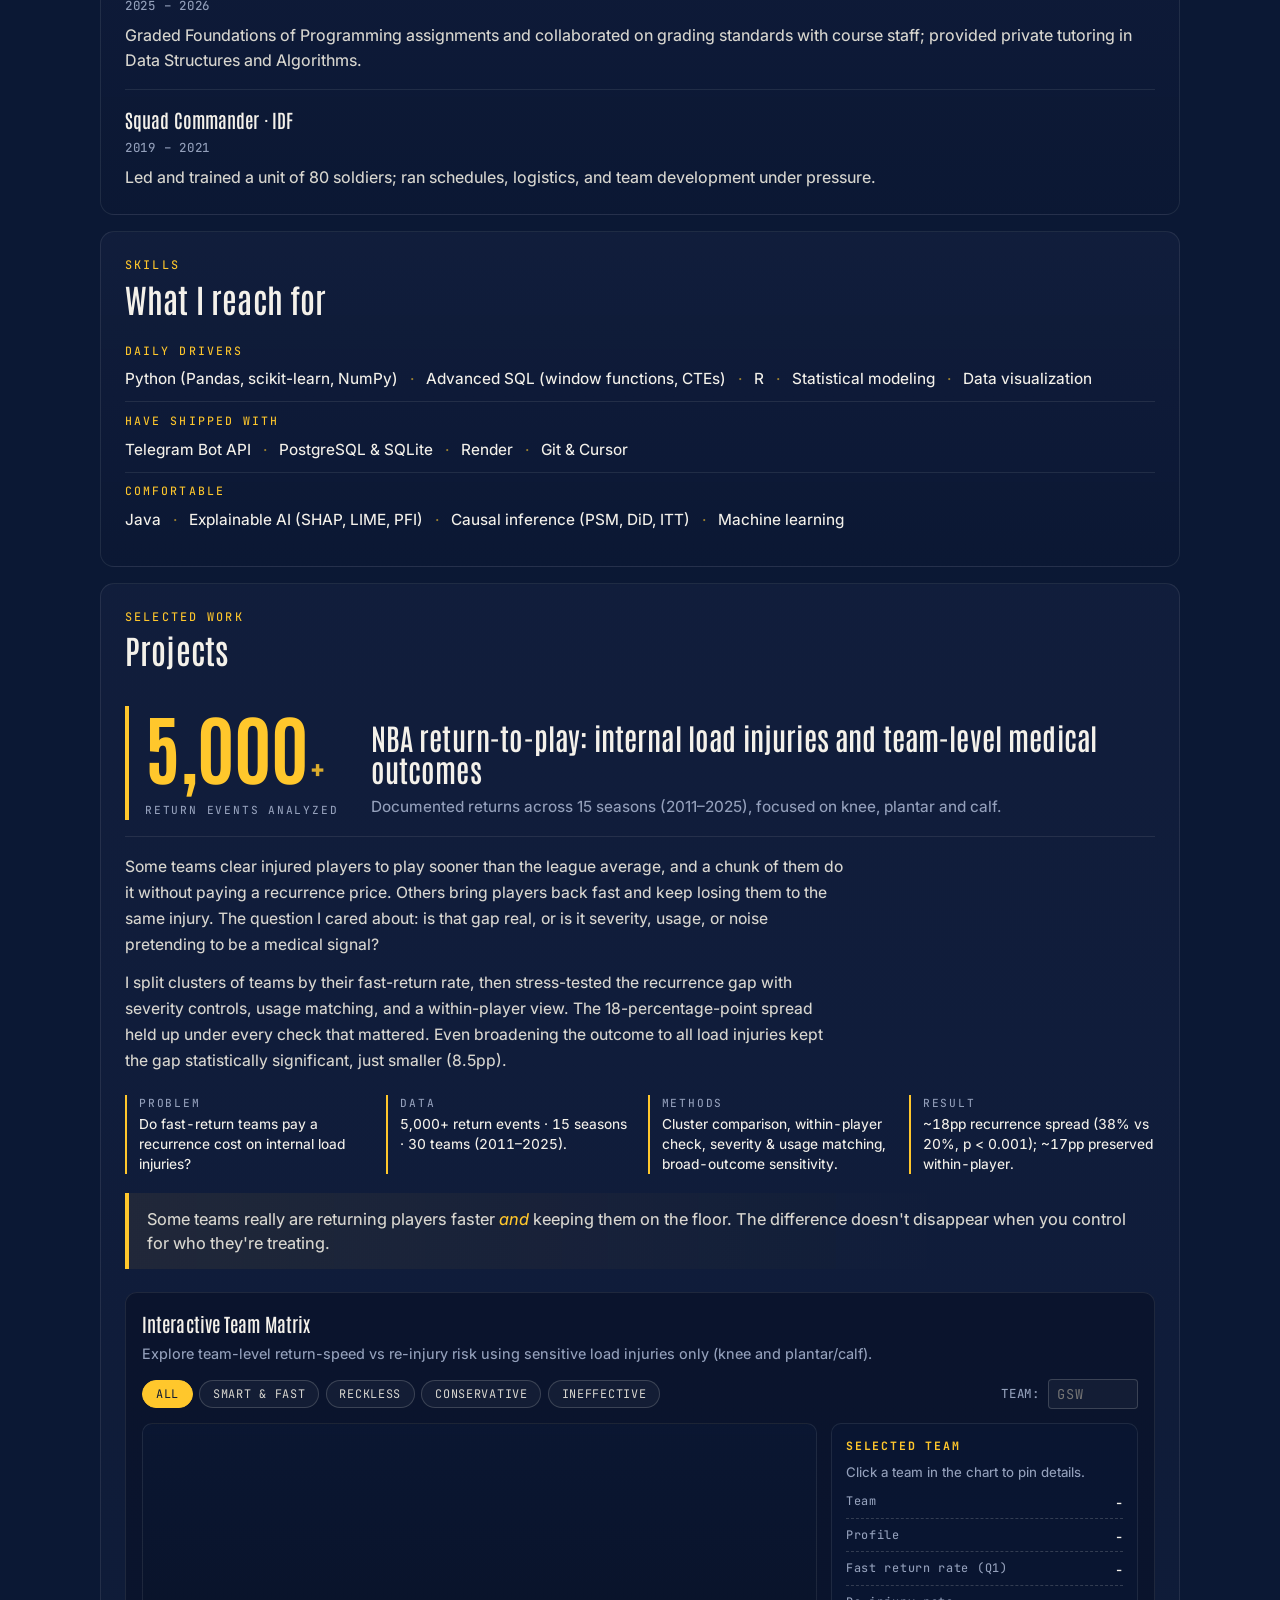
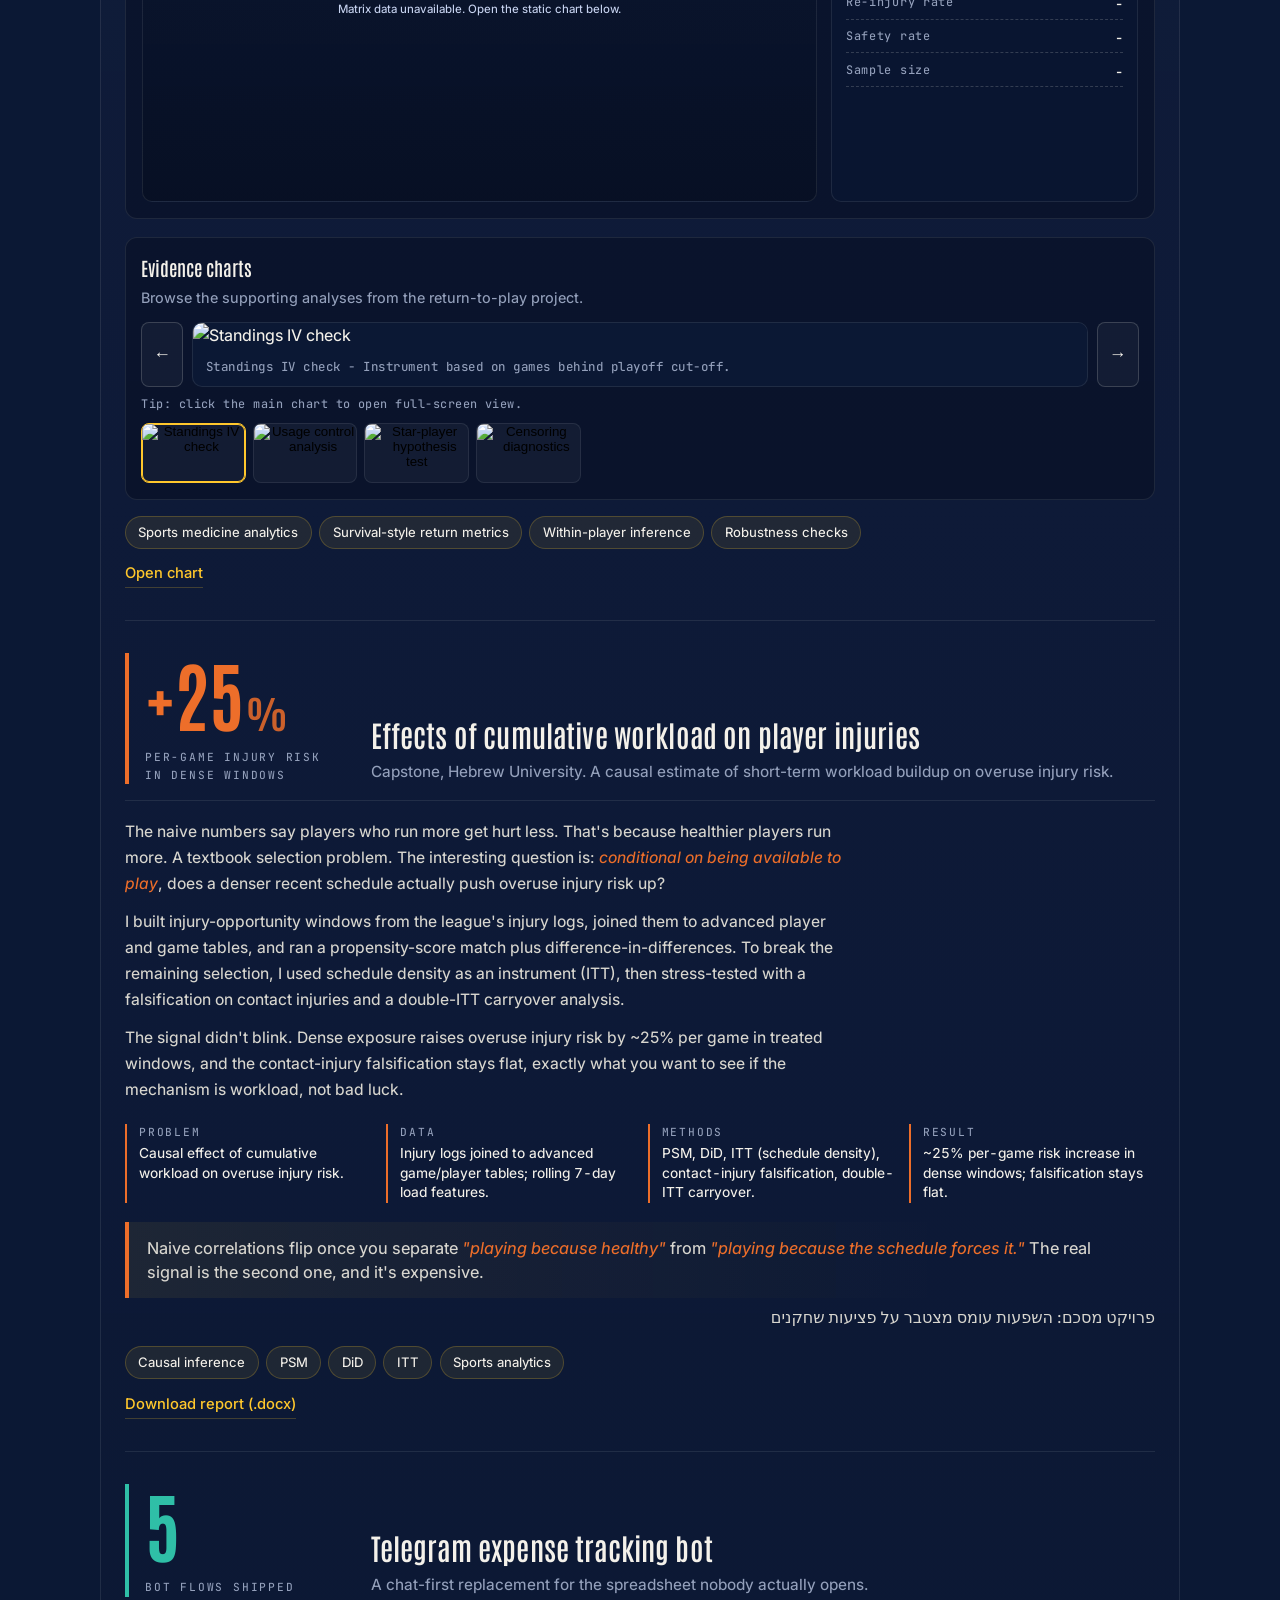
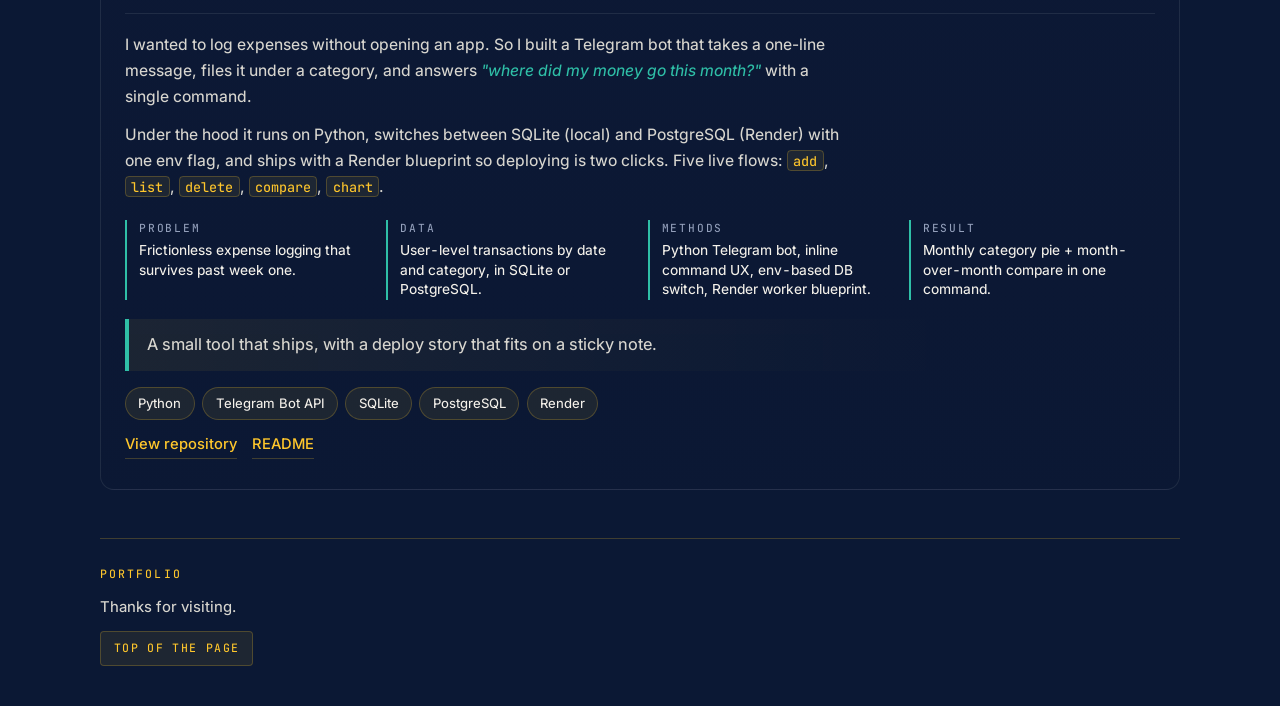
==== commit 4070f09f: "Add Financing and Operations Management coursework scores. EOF  Co-authored-by: Cursor <cursoragent@" ====
--- a/index.html
+++ b/index.html
@@ -87,7 +87,7 @@
             <a
               id="cv"
               class="cta"
-              href="Tamir_Frisher_CV.pdf"
+              href="https://tamirfrisher1-gif.github.io/portfolio/Tamir_Frisher_CV.pdf"
               target="_blank"
               rel="noopener noreferrer"
               >Read CV (PDF)</a
@@ -132,9 +132,11 @@
           <ul class="coursework-chips">
             <li><span class="course-chip-name">Data Structures &amp; Algorithms</span><span class="course-chip-score">100</span></li>
             <li><span class="course-chip-name">Stochastic Models</span><span class="course-chip-score">100</span></li>
+            <li><span class="course-chip-name">Financing</span><span class="course-chip-score">100</span></li>
             <li><span class="course-chip-name">Big Data Mining</span><span class="course-chip-score">99</span></li>
             <li><span class="course-chip-name">Statistical Analysis</span><span class="course-chip-score">97</span></li>
             <li><span class="course-chip-name">Causality &amp; Big Data</span><span class="course-chip-score">97</span></li>
+            <li><span class="course-chip-name">Operations Management</span><span class="course-chip-score">97</span></li>
             <li><span class="course-chip-name">Business Data &amp; Technology</span><span class="course-chip-score">96</span></li>
             <li><span class="course-chip-name">Strategic Management</span><span class="course-chip-score">96</span></li>
             <li><span class="course-chip-name">Probability for Statisticians</span><span class="course-chip-score">94</span></li>
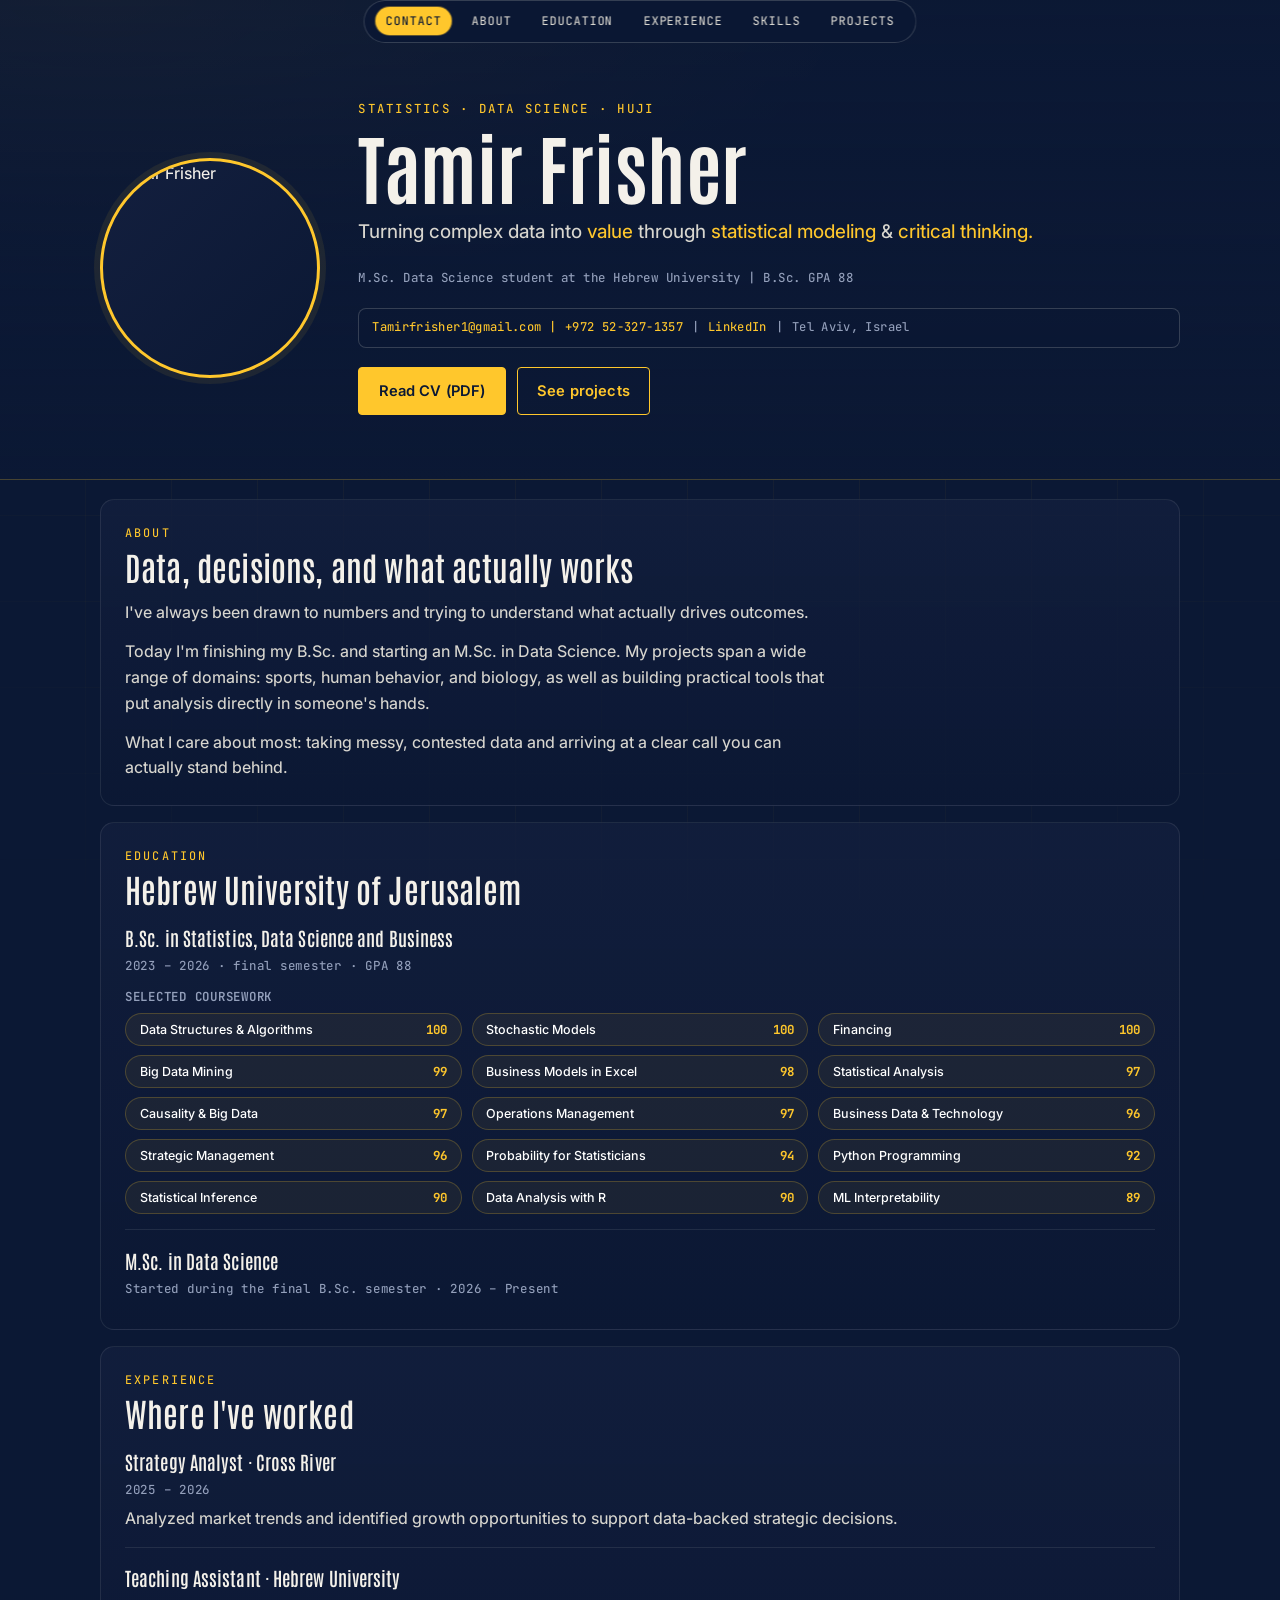
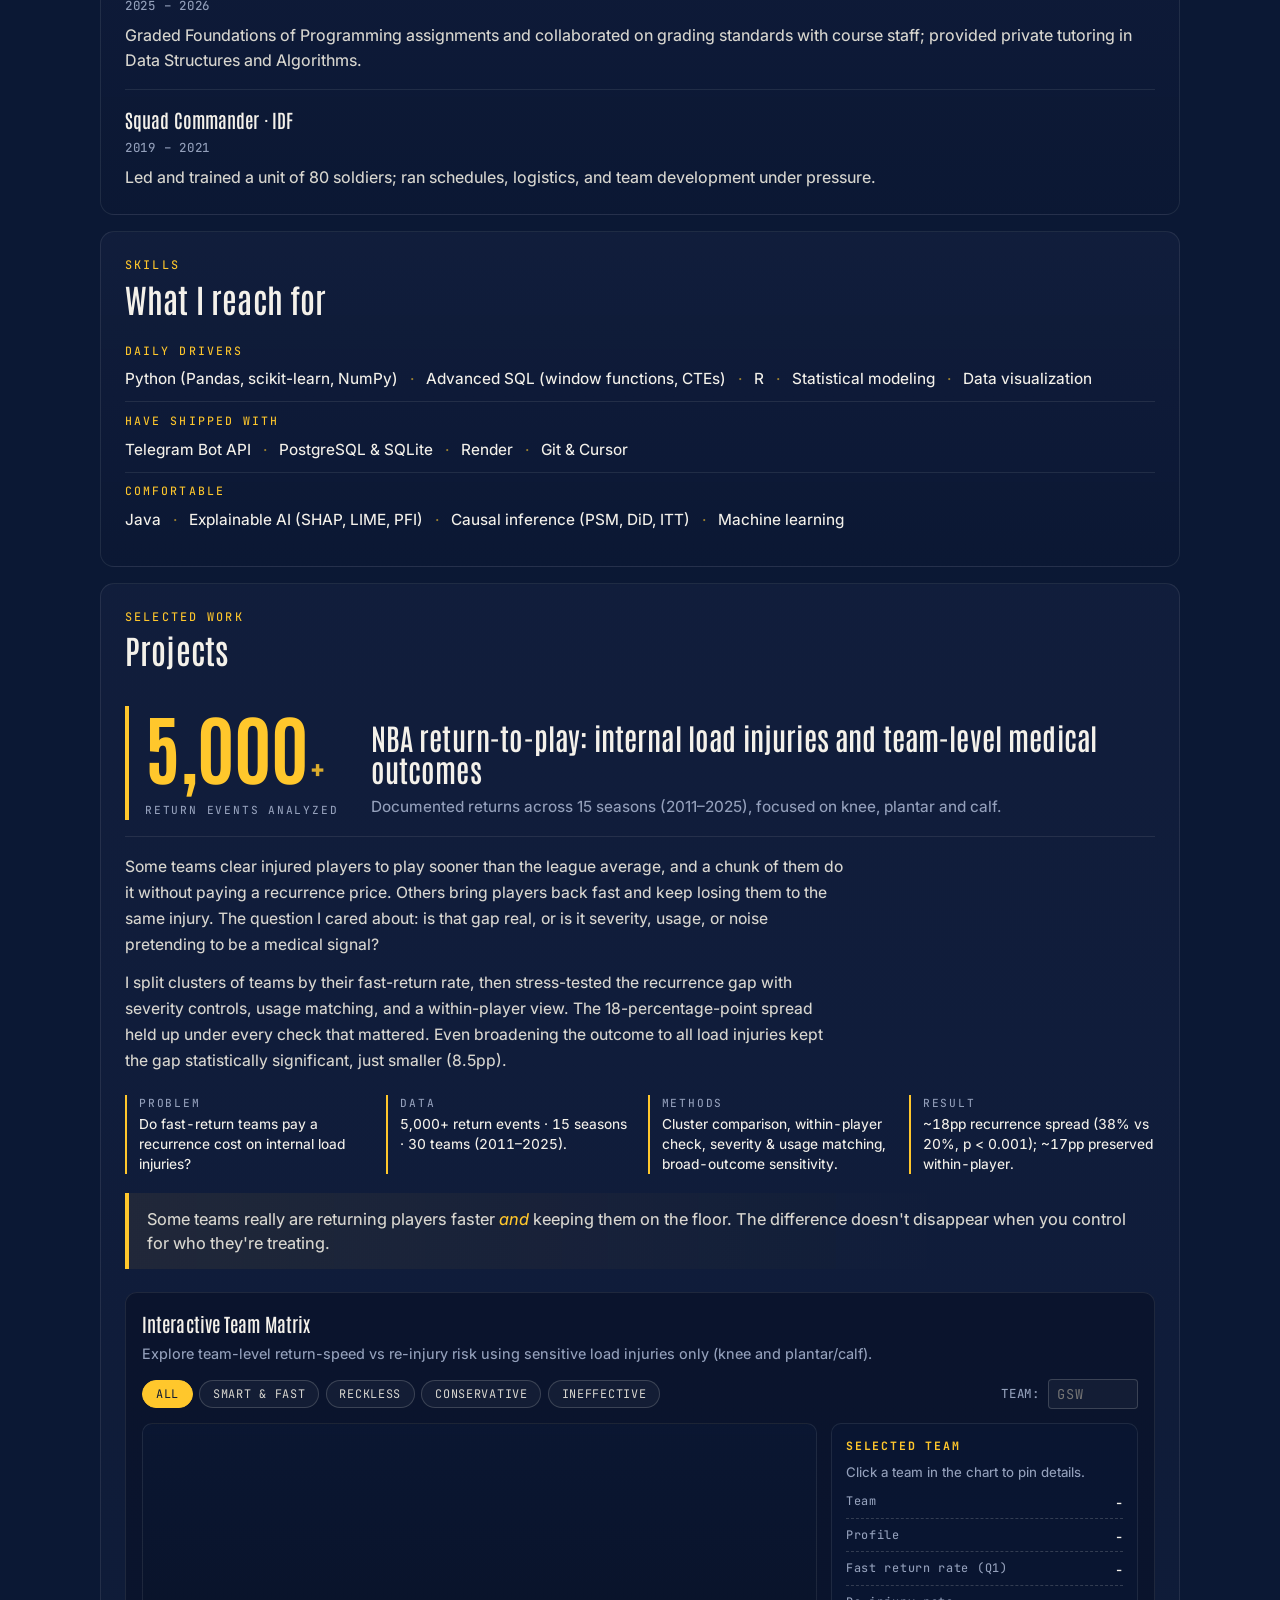
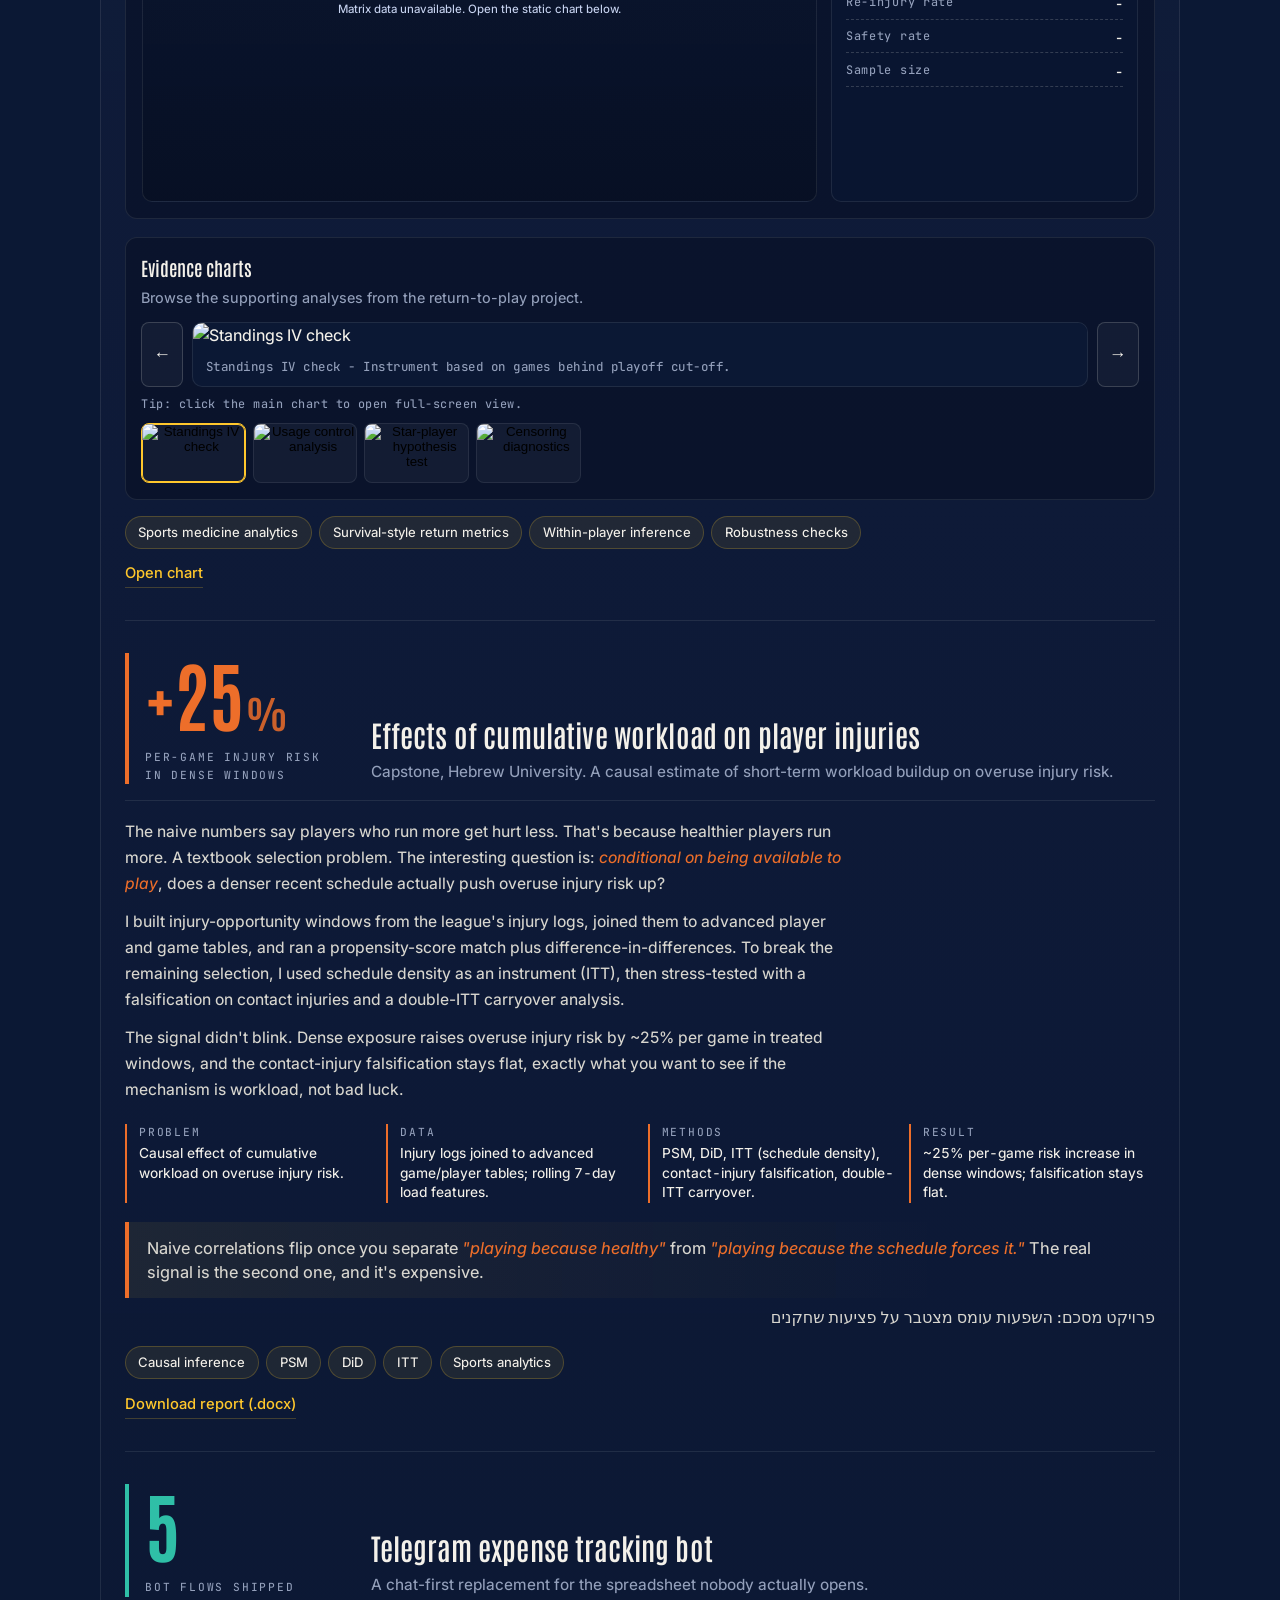
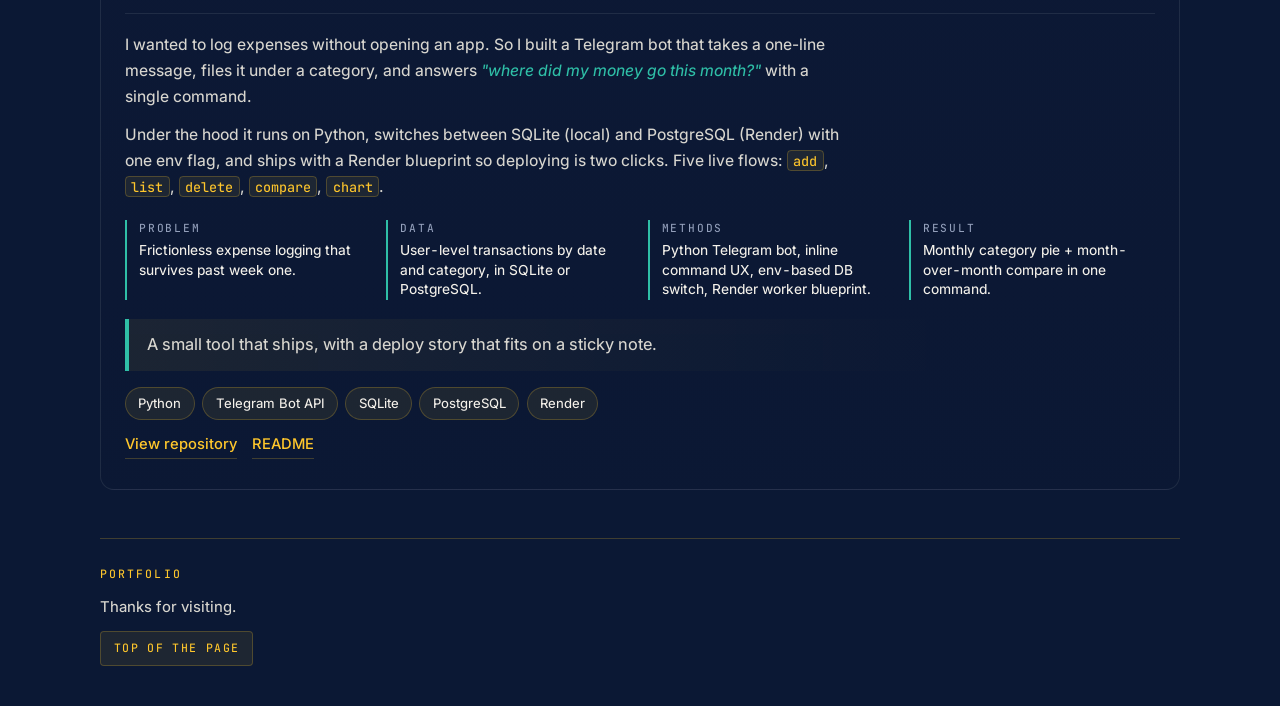
==== commit 4c59b1c0: "Add Business Models in Excel coursework score (98). Co-authored-by: Cursor <cursoragent@cursor.com>" ====
--- a/index.html
+++ b/index.html
@@ -134,6 +134,7 @@
             <li><span class="course-chip-name">Stochastic Models</span><span class="course-chip-score">100</span></li>
             <li><span class="course-chip-name">Financing</span><span class="course-chip-score">100</span></li>
             <li><span class="course-chip-name">Big Data Mining</span><span class="course-chip-score">99</span></li>
+            <li><span class="course-chip-name">Business Models in Excel</span><span class="course-chip-score">98</span></li>
             <li><span class="course-chip-name">Statistical Analysis</span><span class="course-chip-score">97</span></li>
             <li><span class="course-chip-name">Causality &amp; Big Data</span><span class="course-chip-score">97</span></li>
             <li><span class="course-chip-name">Operations Management</span><span class="course-chip-score">97</span></li>
